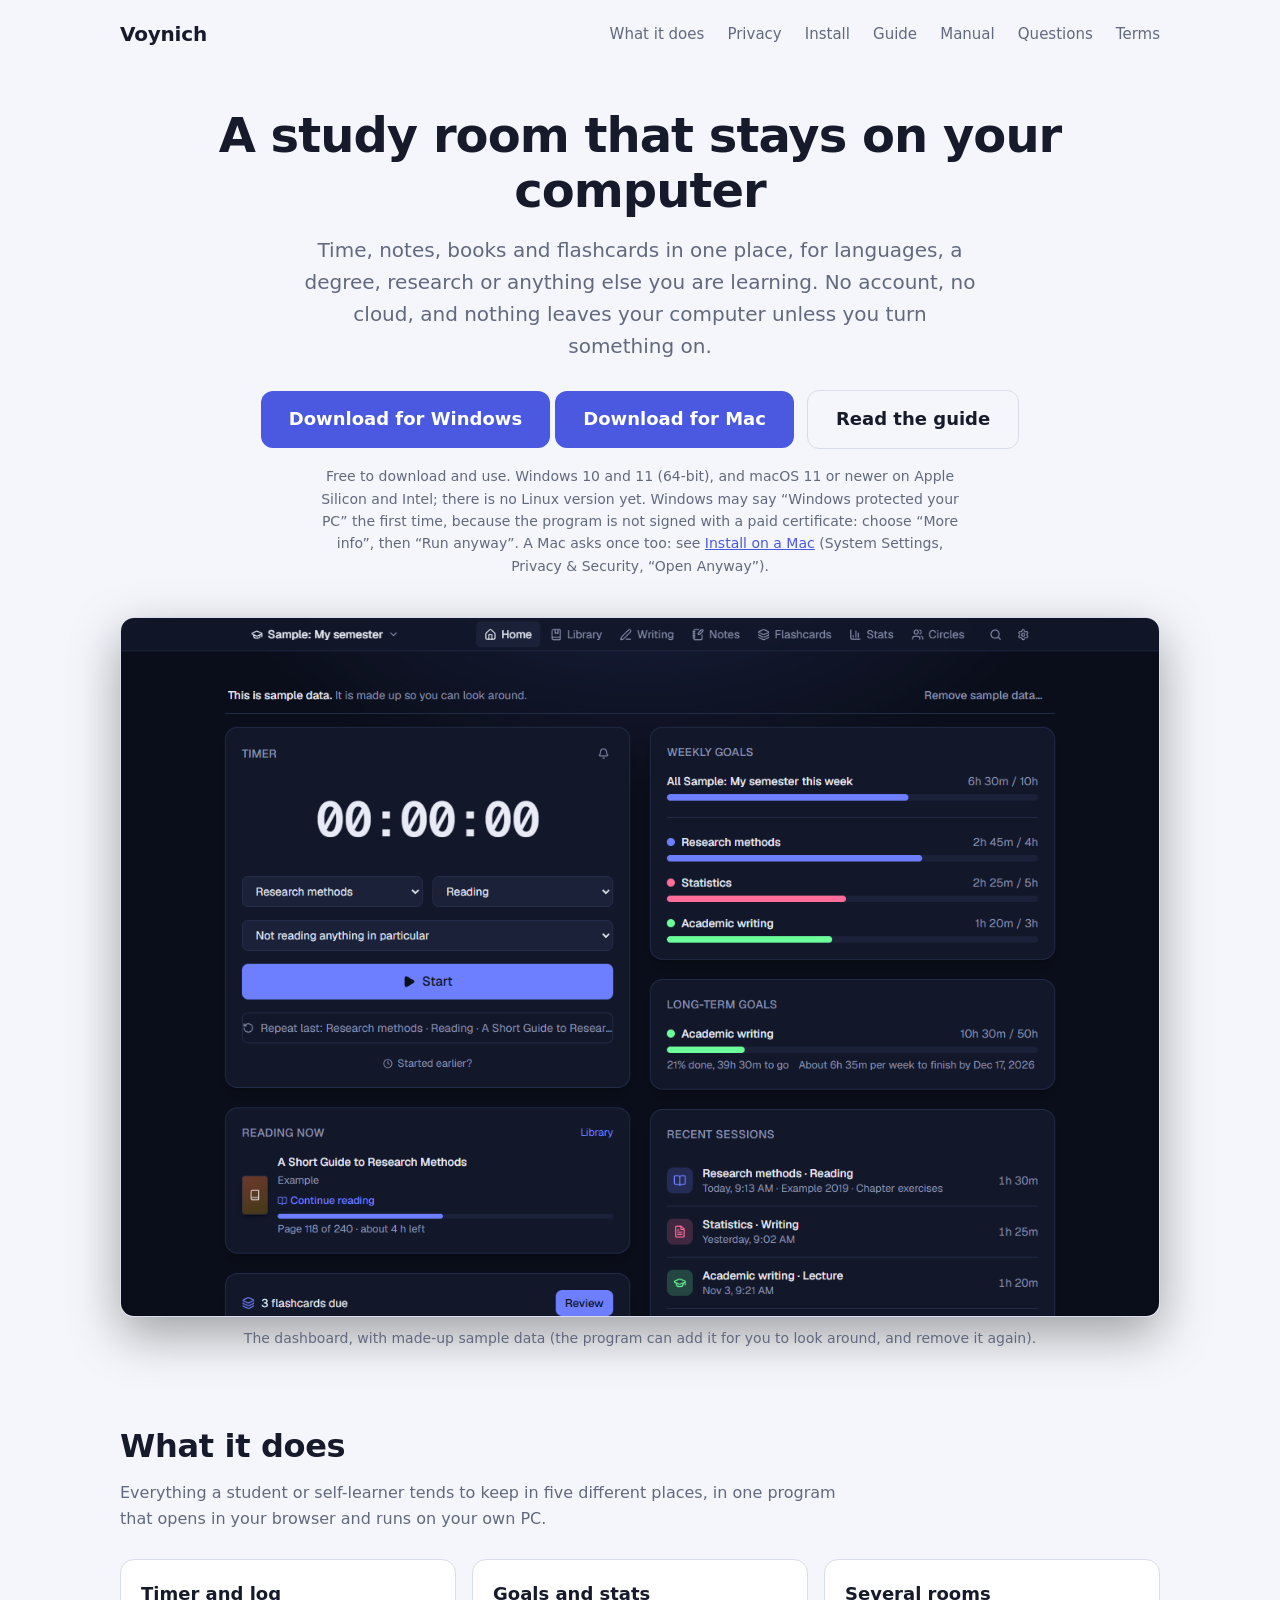
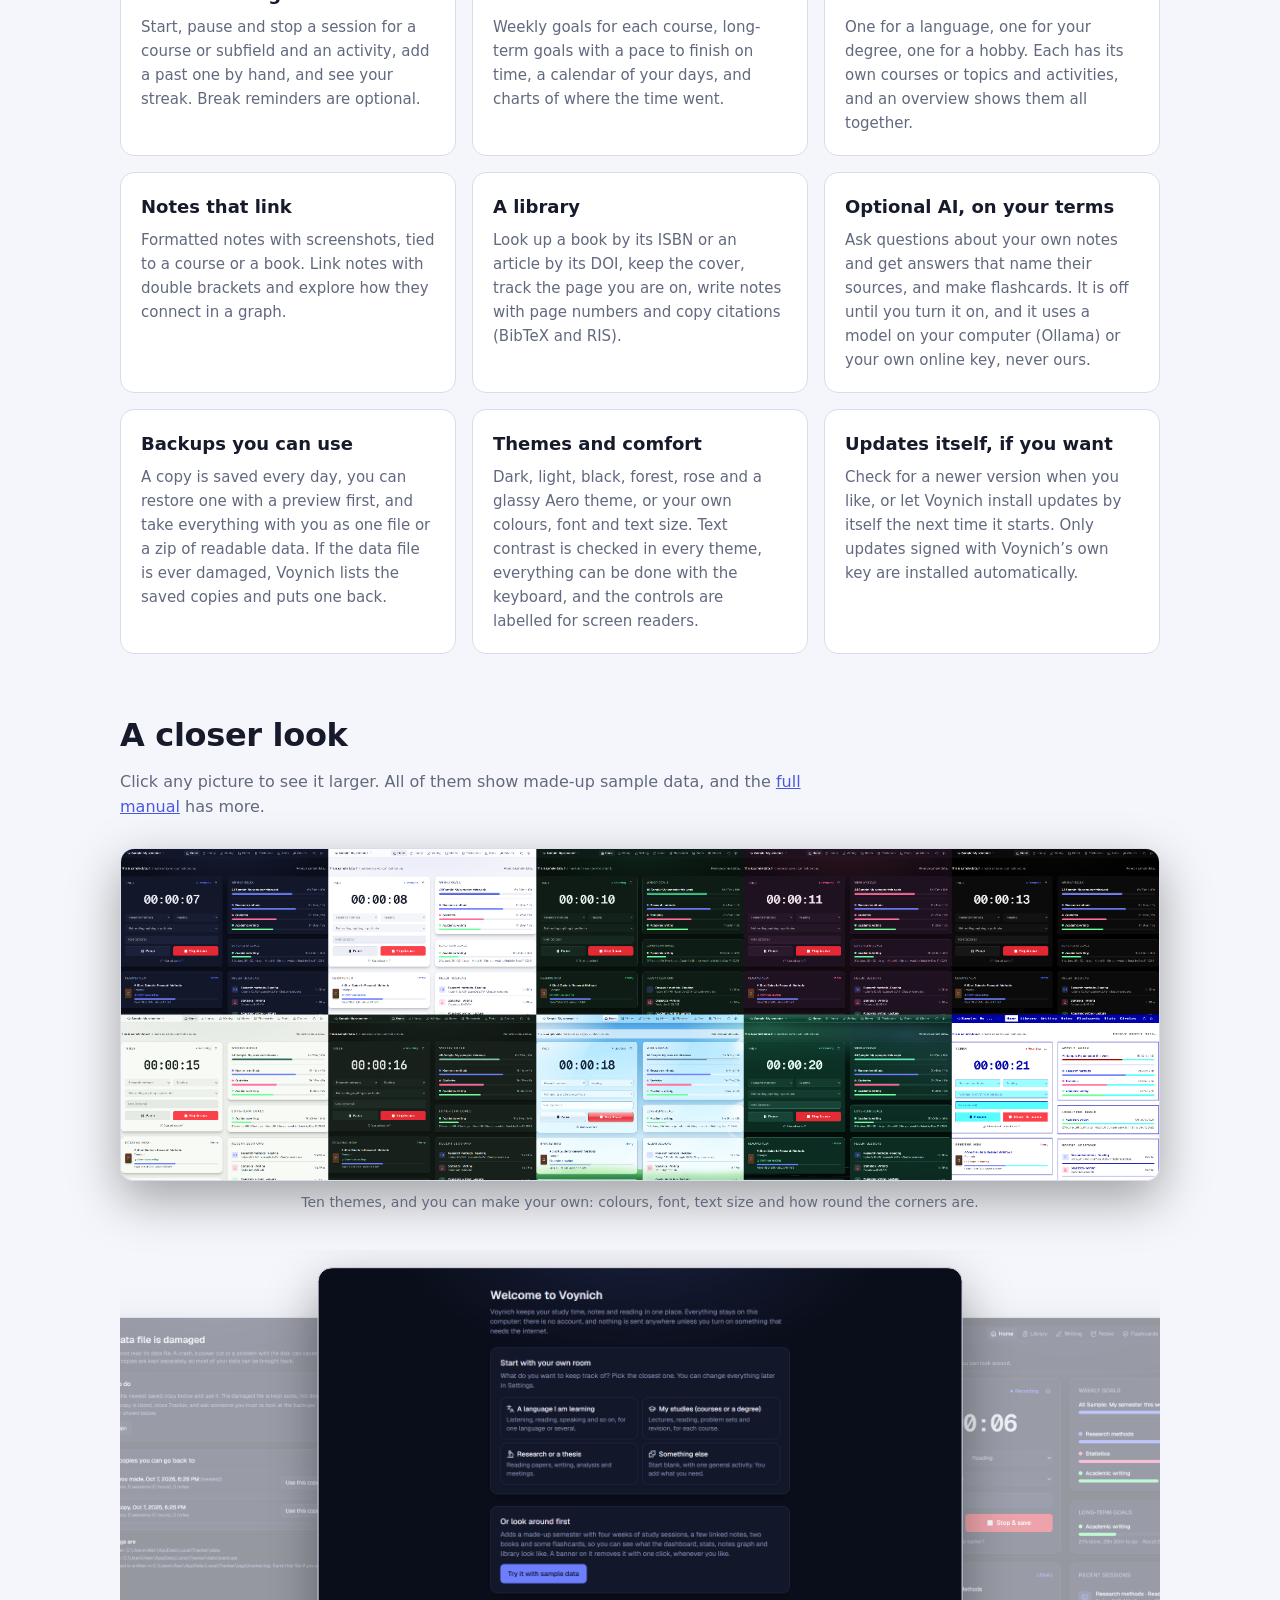
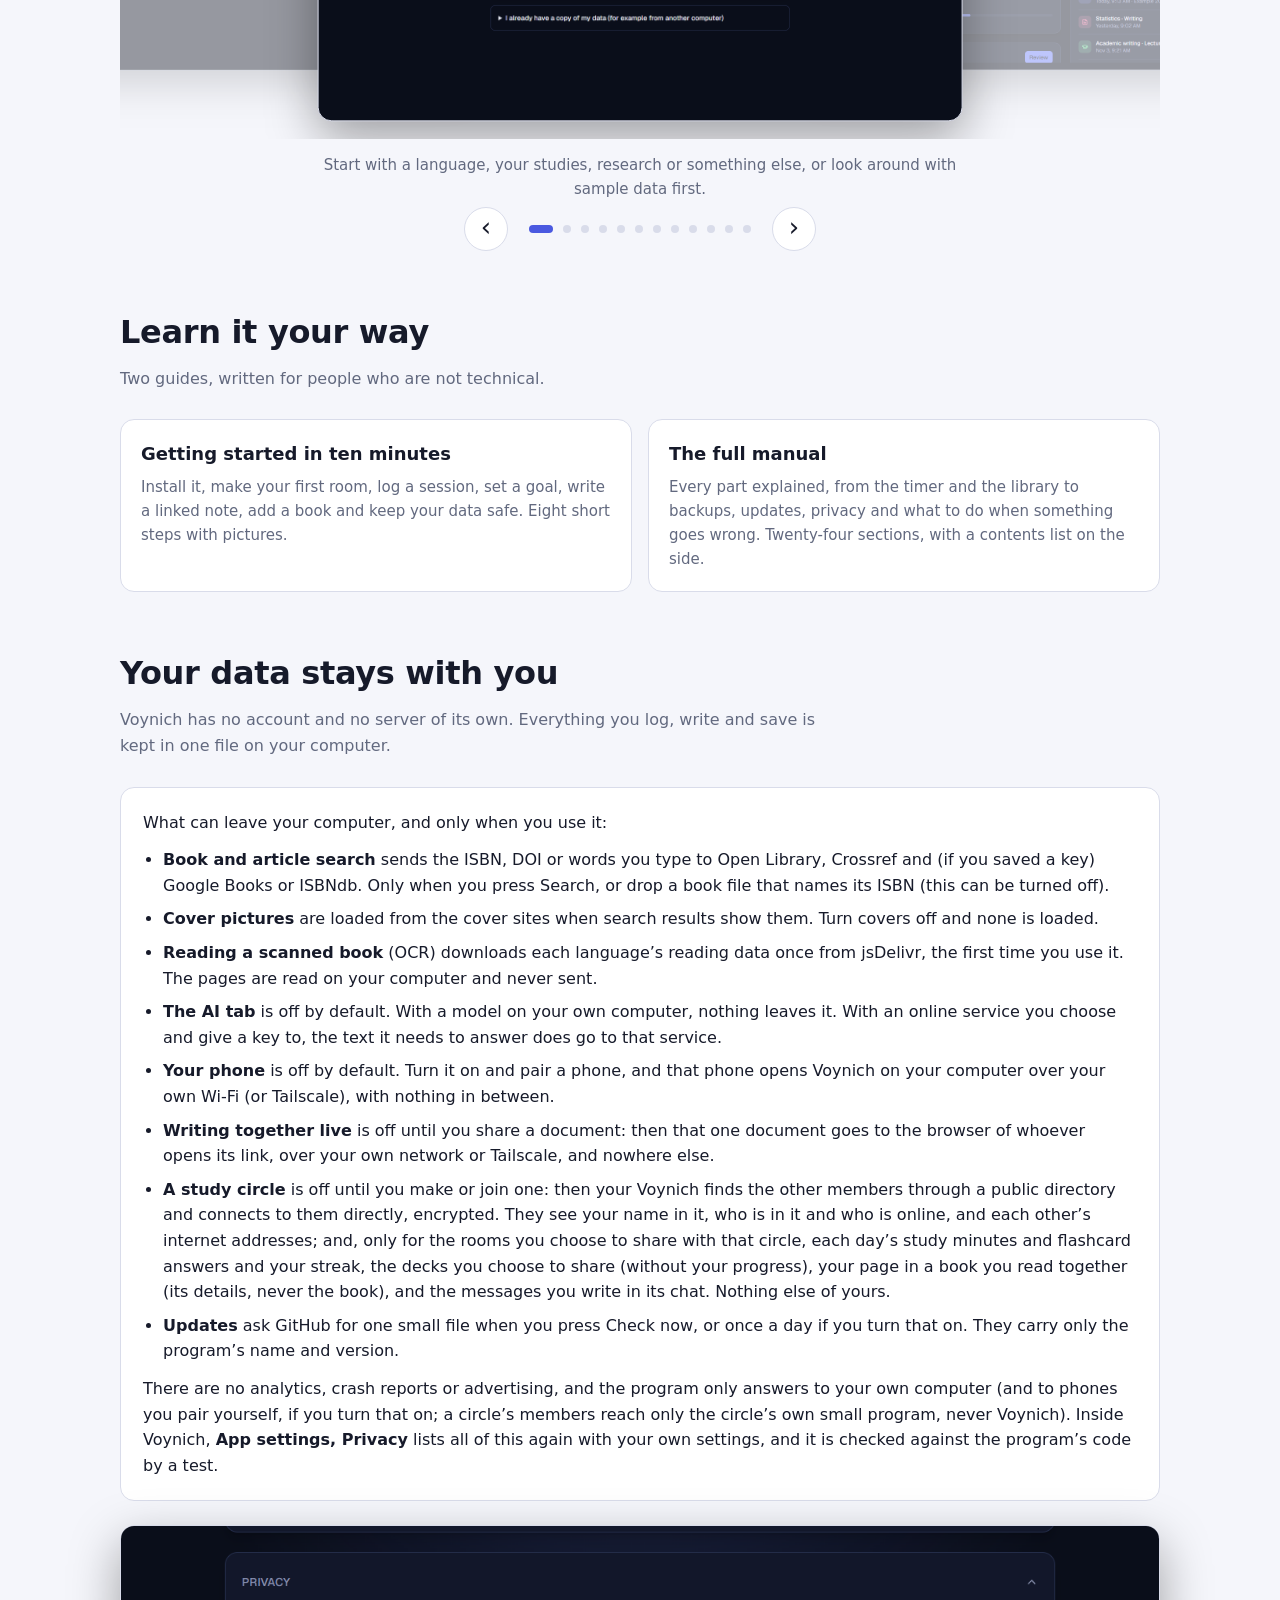
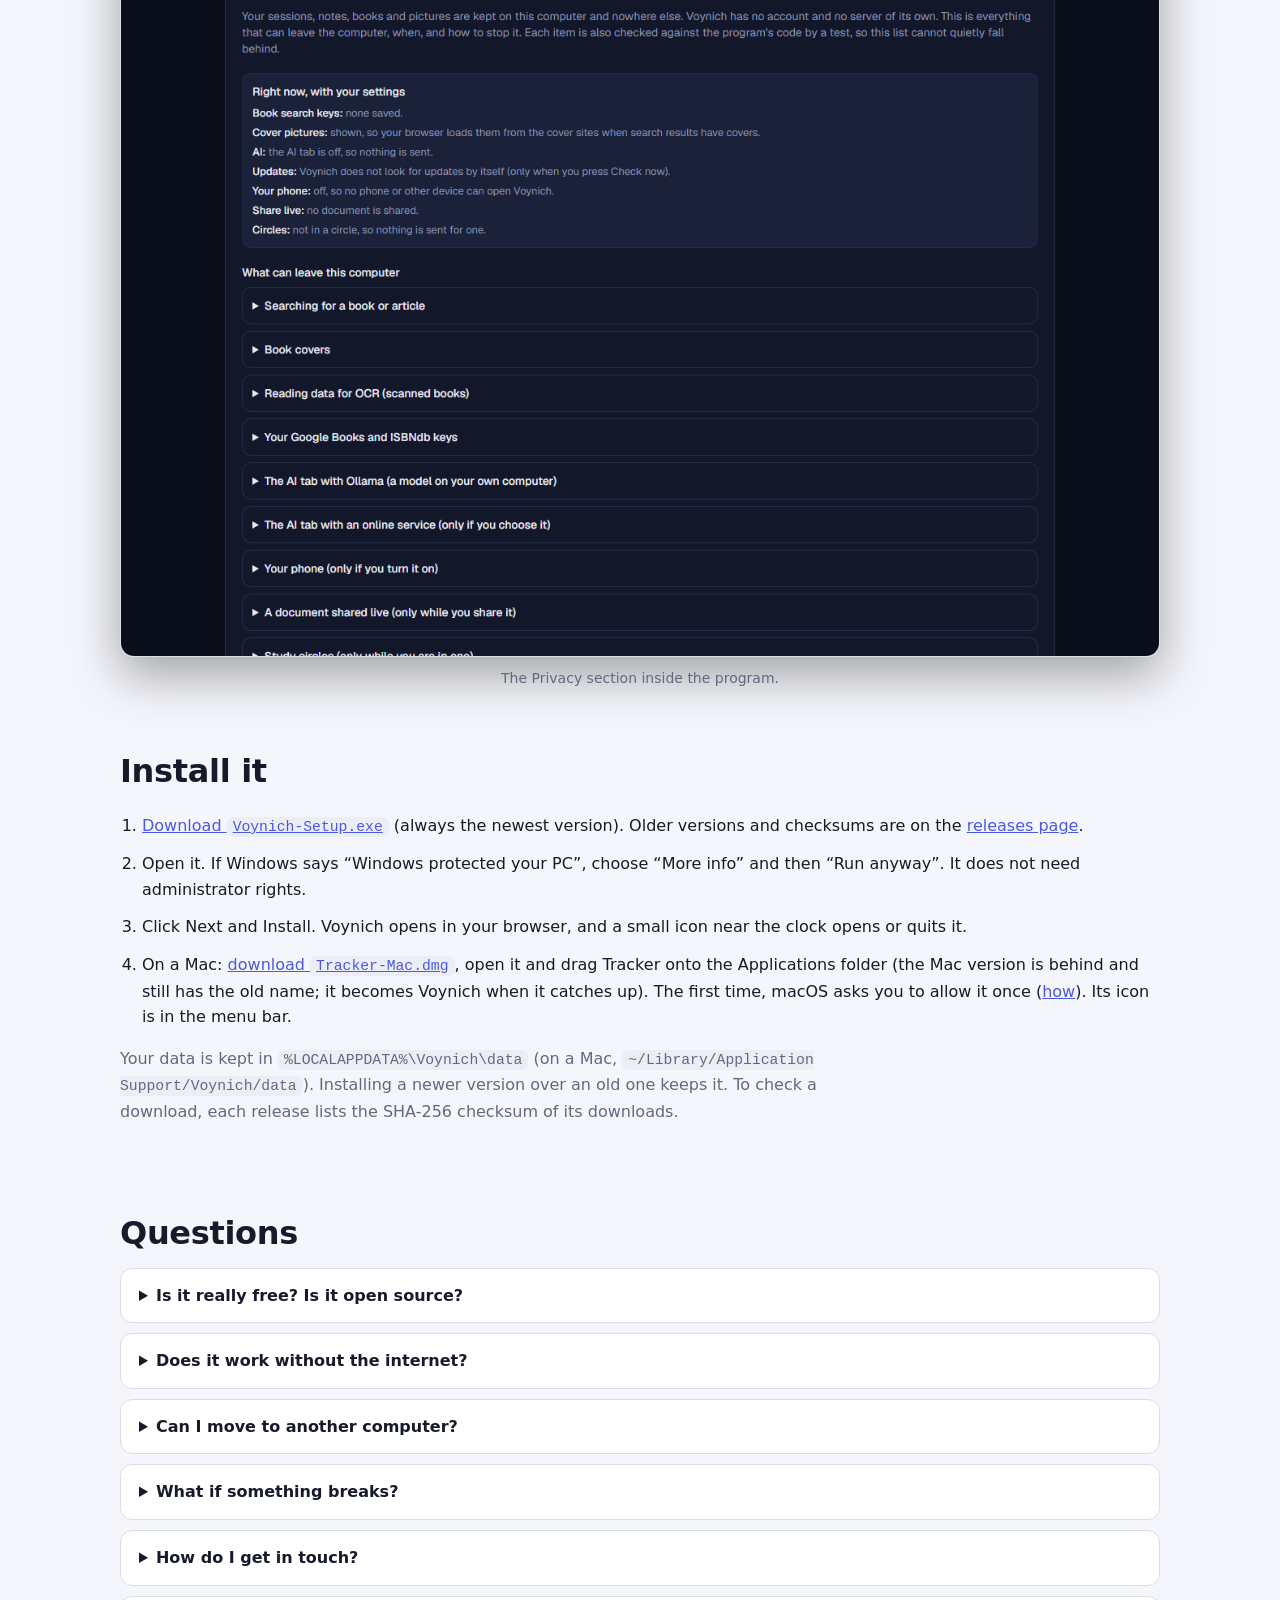
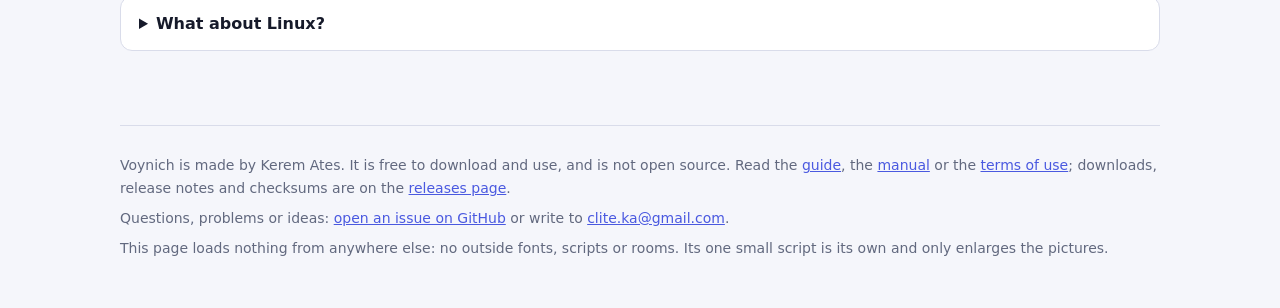
==== docs/index.html @ acc5bfdd "Update the site" ====
<!doctype html>
<html lang="en">
<head>
<meta charset="utf-8">
<meta name="viewport" content="width=device-width, initial-scale=1">
<meta name="theme-color" content="#0a0e1a">
<title>Voynich: a private study room that lives on your computer</title>
<meta name="description" content="Voynich keeps your study time, notes, books and flashcards in one place, on your own Windows PC or Mac. No account, no cloud, nothing sent anywhere unless you turn something on. Free to download.">
<meta property="og:title" content="Voynich: a private study room that lives on your computer">
<meta property="og:description" content="Study time, notes, books and flashcards in one place. No account. Your data stays on your computer.">
<meta property="og:type" content="website">
<meta property="og:image" content="https://cliteka-cell.github.io/voynich-releases/img/dashboard.png">
<link rel="icon" href="data:image/svg+xml,%3Csvg xmlns='http://www.w3.org/2000/svg' viewBox='0 0 64 64'%3E%3Crect x='1.3' y='6.1' width='61.4' height='51.8' rx='10.9'/%3E%3Crect x='5' y='9.8' width='54' height='44.4' rx='7.2' fill='%23fff'/%3E%3Crect x='7.9' y='12.7' width='48.3' height='38.7' rx='4.3'/%3E%3Cpath transform='translate(32 32) scale(0.27) translate(-50 -50)' fill='%23fff' fill-rule='evenodd' d='M42.6 0.0 L42.1 0.3 L41.1 1.6 L37.8 6.8 L36.3 10.1 L35.8 12.6 L36.0 15.0 L37.2 19.5 L37.9 24.1 L37.9 54.3 L37.7 55.1 L36.7 56.2 L34.2 57.4 L30.8 58.2 L24.5 58.4 L21.6 58.9 L18.0 60.0 L15.3 61.5 L12.8 62.6 L10.9 62.8 L3.5 63.0 L0.7 63.4 L-0.2 63.8 L-2.5 65.2 L-4.2 66.7 L-5.7 69.4 L-6.9 73.1 L-7.0 78.8 L-6.6 80.6 L-5.4 83.4 L-2.8 88.1 L-1.3 91.4 L-0.6 92.4 L0.0 93.2 L3.7 95.7 L5.6 97.8 L6.4 98.3 L8.7 99.2 L11.7 99.9 L12.8 100.0 L18.1 99.4 L21.1 98.2 L23.5 96.1 L25.4 94.9 L27.1 93.4 L28.3 91.8 L28.4 90.7 L28.0 88.6 L27.3 87.5 L26.6 86.9 L25.5 86.5 L24.0 86.6 L21.4 87.4 L19.4 87.9 L16.7 88.1 L13.9 88.0 L12.7 87.9 L11.4 87.5 L9.1 85.8 L6.4 80.7 L6.0 79.8 L5.9 79.0 L6.6 77.3 L8.4 73.5 L8.9 72.6 L10.3 71.5 L12.0 70.6 L14.1 70.3 L29.7 70.1 L33.6 70.8 L35.6 71.5 L37.0 72.2 L37.7 73.1 L37.9 74.3 L37.9 90.7 L38.1 91.9 L38.7 93.4 L39.7 94.7 L42.1 95.8 L42.7 95.8 L43.4 95.5 L45.0 94.0 L46.1 92.4 L46.5 91.2 L46.7 88.2 L46.7 76.7 L46.8 73.4 L47.5 72.2 L48.8 71.2 L49.7 70.9 L54.7 70.4 L55.8 70.6 L57.6 72.0 L58.4 73.0 L58.8 74.3 L58.7 94.0 L58.9 96.5 L59.2 97.6 L60.0 98.5 L61.3 99.2 L63.3 99.6 L66.0 99.8 L67.0 99.7 L68.1 99.4 L69.2 98.8 L70.5 97.7 L72.0 95.9 L74.4 93.4 L75.1 92.3 L75.3 91.3 L75.2 90.2 L74.4 88.7 L73.2 87.4 L71.7 86.1 L70.9 84.9 L70.0 81.8 L69.5 78.9 L69.3 73.1 L69.5 68.2 L69.4 49.5 L69.8 47.1 L70.7 44.4 L72.1 42.5 L73.6 41.7 L77.9 40.9 L83.2 40.2 L86.0 39.5 L87.0 39.0 L89.0 37.5 L90.2 35.8 L91.3 34.8 L92.7 34.3 L95.4 33.6 L97.7 32.5 L99.1 31.1 L100.1 28.8 L101.6 27.6 L103.6 26.5 L104.8 25.1 L106.6 19.8 L106.9 18.0 L107.0 16.0 L106.5 13.2 L105.3 10.7 L103.4 8.4 L101.9 7.0 L99.5 5.4 L97.0 4.7 L92.0 4.4 L88.0 4.9 L85.6 5.5 L84.0 6.3 L80.0 8.9 L78.5 9.6 L76.1 11.5 L74.0 14.7 L71.2 17.6 L69.5 20.8 L68.3 22.5 L66.4 24.3 L64.6 27.2 L63.0 30.7 L61.9 32.1 L61.1 32.7 L60.0 33.1 L55.2 33.6 L54.1 33.2 L52.0 31.6 L48.6 27.6 L47.3 25.2 L47.0 23.8 L46.7 20.0 L46.6 8.1 L46.2 4.4 L45.7 2.7 L44.6 1.0 L43.7 0.2 L43.2 0.0 Z M90.2 16.5 L87.6 16.9 L84.8 17.8 L82.8 19.0 L81.0 20.5 L77.9 22.4 L76.1 24.1 L73.9 28.1 L72.3 29.7 L72.1 30.3 L72.1 30.9 L72.4 31.3 L73.7 32.5 L75.1 33.1 L76.7 33.6 L78.8 33.9 L80.3 33.9 L84.6 33.0 L87.0 32.3 L88.3 31.5 L89.7 30.2 L96.4 27.6 L97.4 26.7 L98.1 25.7 L98.5 24.7 L98.4 21.8 L97.7 19.3 L97.1 18.4 L96.4 17.9 L94.5 17.1 L92.6 16.6 Z M53.7 40.5 L50.0 41.0 L48.5 41.5 L47.6 42.2 L47.2 42.8 L46.8 45.1 L46.7 54.2 L46.8 55.0 L47.6 56.2 L48.8 57.1 L49.9 57.5 L52.0 57.8 L54.5 58.0 L55.9 57.7 L57.9 56.1 L58.5 55.1 L58.7 54.2 L58.7 45.4 L58.3 43.0 L57.5 41.9 L56.1 40.9 L55.0 40.5 Z'/%3E%3C/svg%3E">
<style>
:root {
  color-scheme: dark light;
  --bg: #0a0e1a;
  --surface: #12172a;
  --surface-2: #1a2138;
  --border: #262f4d;
  --fg: #e8ebf5;
  --muted: #8b93b0;
  --accent: #6d7fff;
  --accent-fg: #0a0e1a;
  --glow: rgba(109, 127, 255, 0.16);
}
@media (prefers-color-scheme: light) {
  :root {
    --bg: #f5f6fb;
    --surface: #ffffff;
    --surface-2: #eceef6;
    --border: #d9dcea;
    --fg: #161a2a;
    --muted: #62697f;
    --accent: #4a59e0;
    --accent-fg: #ffffff;
    --glow: rgba(79, 95, 232, 0.1);
  }
}
* { box-sizing: border-box; }
html { scroll-behavior: smooth; }
body {
  margin: 0;
  background: var(--bg) radial-gradient(ellipse 900px 480px at 50% -8%, var(--glow), transparent 60%) no-repeat;
  color: var(--fg);
  font: 16px/1.6 system-ui, -apple-system, "Segoe UI", Roboto, sans-serif;
}
a { color: var(--accent); }
a:focus-visible, summary:focus-visible { outline: 3px solid var(--accent); outline-offset: 3px; border-radius: 4px; }
.wrap { max-width: 1080px; margin: 0 auto; padding: 0 20px; }
header.top { display: flex; flex-wrap: wrap; align-items: center; justify-content: space-between; gap: 12px; padding: 18px 0; }
.brand { font-weight: 700; font-size: 20px; letter-spacing: -0.01em; color: var(--fg); text-decoration: none; }
nav a { margin-left: 18px; color: var(--muted); text-decoration: none; font-size: 15px; }
nav a:hover { color: var(--fg); text-decoration: underline; }
.hero { padding: 40px 0 24px; text-align: center; }
h1 { font-size: clamp(30px, 5vw, 48px); line-height: 1.15; margin: 0 0 16px; letter-spacing: -0.02em; }
.lead { font-size: clamp(17px, 2.2vw, 20px); color: var(--muted); max-width: 680px; margin: 0 auto 28px; }
.button { display: inline-block; background: var(--accent); color: var(--accent-fg); font-weight: 600; text-decoration: none; padding: 14px 28px; border-radius: 12px; font-size: 18px; }
.button:hover { filter: brightness(1.1); }
.button.quiet { background: transparent; color: var(--fg); border: 1px solid var(--border); margin-left: 8px; }
.small { font-size: 14px; color: var(--muted); max-width: 640px; margin: 16px auto 0; }
.shot { margin: 0; }
.shot img { display: block; width: 100%; height: auto; border: 1px solid var(--border); border-radius: 14px; box-shadow: 0 18px 50px rgba(0, 0, 0, 0.35); }
.shot figcaption { color: var(--muted); font-size: 14px; margin-top: 10px; text-align: center; }
.hero .shot { margin-top: 40px; }
section { padding: 48px 0 8px; }
h2 { font-size: clamp(24px, 3.4vw, 32px); margin: 0 0 8px; letter-spacing: -0.01em; }
.section-lead { color: var(--muted); margin: 0 0 28px; max-width: 720px; }
.grid { display: grid; gap: 16px; grid-template-columns: repeat(auto-fit, minmax(290px, 1fr)); }
.card { background: var(--surface); border: 1px solid var(--border); border-radius: 14px; padding: 20px; }
.card h3 { margin: 0 0 6px; font-size: 18px; }
.card p { margin: 0; color: var(--muted); font-size: 15px; }
.gallery { display: grid; gap: 28px; grid-template-columns: repeat(auto-fit, minmax(420px, 1fr)); }
.gallery .wide { grid-column: 1 / -1; }
.card h3 a { color: var(--fg); text-decoration: none; }
.card h3 a:hover { text-decoration: underline; }
@media (max-width: 520px) { .gallery { grid-template-columns: 1fr; } }
ol.steps { padding-left: 22px; }
ol.steps li { margin: 0 0 12px; }
.panel { background: var(--surface); border: 1px solid var(--border); border-radius: 14px; padding: 22px; }
.panel ul { margin: 12px 0 0; padding-left: 20px; }
.panel li { margin: 0 0 8px; }
code { background: var(--surface-2); padding: 2px 6px; border-radius: 6px; font-size: 0.92em; }
details { background: var(--surface); border: 1px solid var(--border); border-radius: 12px; padding: 14px 18px; margin: 0 0 10px; }
summary { cursor: pointer; font-weight: 600; }
details p { margin: 10px 0 0; color: var(--muted); }
footer { margin-top: 56px; padding: 28px 0 44px; border-top: 1px solid var(--border); color: var(--muted); font-size: 14px; }
footer p { margin: 0 0 8px; }
</style>
<link rel="stylesheet" href="gallery.css">
</head>
<body>
<div class="wrap">
  <header class="top">
    <a class="brand" href="#top">Voynich</a>
    <nav aria-label="Sections">
      <a href="#features">What it does</a>
      <a href="#privacy">Privacy</a>
      <a href="#install">Install</a>
      <a href="guide.html">Guide</a>
      <a href="manual.html">Manual</a>
      <a href="#questions">Questions</a>
      <a href="terms.html">Terms</a>
    </nav>
  </header>

  <main id="top">
    <div class="hero">
      <h1>A study room that stays on your computer</h1>
      <p class="lead">Time, notes, books and flashcards in one place, for languages, a degree, research or anything else you are learning. No account, no cloud, and nothing leaves your computer unless you turn something on.</p>
      <p>
        <a class="button" href="https://github.com/cliteka-cell/voynich-releases/releases/latest/download/Voynich-Setup.exe">Download for Windows</a>
        <a class="button" href="https://github.com/cliteka-cell/voynich-releases/releases/latest/download/Tracker-Mac.dmg">Download for Mac</a>
        <a class="button quiet" href="guide.html">Read the guide</a>
      </p>
      <p class="small">Free to download and use. Windows 10 and 11 (64-bit), and macOS 11 or newer on Apple Silicon and Intel; there is no Linux version yet. Windows may say &ldquo;Windows protected your PC&rdquo; the first time, because the program is not signed with a paid certificate: choose &ldquo;More info&rdquo;, then &ldquo;Run anyway&rdquo;. A Mac asks once too: see <a href="manual.html#mac">Install on a Mac</a> (System Settings, Privacy &amp; Security, &ldquo;Open Anyway&rdquo;).</p>
      <figure class="shot">
        <a class="zoom" href="img/dashboard.png"><img src="img/dashboard.png" width="1280" height="860" alt="The Voynich dashboard: a timer with a Start button, weekly goals with progress bars for three courses, a long-term goal, the book being read and the most recent study sessions."></a>
        <figcaption>The dashboard, with made-up sample data (the program can add it for you to look around, and remove it again).</figcaption>
      </figure>
    </div>

    <section id="features" aria-labelledby="features-title">
      <h2 id="features-title">What it does</h2>
      <p class="section-lead">Everything a student or self-learner tends to keep in five different places, in one program that opens in your browser and runs on your own PC.</p>
      <div class="grid">
        <div class="card"><h3>Timer and log</h3><p>Start, pause and stop a session for a course or subfield and an activity, add a past one by hand, and see your streak. Break reminders are optional.</p></div>
        <div class="card"><h3>Goals and stats</h3><p>Weekly goals for each course, long-term goals with a pace to finish on time, a calendar of your days, and charts of where the time went.</p></div>
        <div class="card"><h3>Several rooms</h3><p>One for a language, one for your degree, one for a hobby. Each has its own courses or topics and activities, and an overview shows them all together.</p></div>
        <div class="card"><h3>Notes that link</h3><p>Formatted notes with screenshots, tied to a course or a book. Link notes with double brackets and explore how they connect in a graph.</p></div>
        <div class="card"><h3>A library</h3><p>Look up a book by its ISBN or an article by its DOI, keep the cover, track the page you are on, write notes with page numbers and copy citations (BibTeX and RIS).</p></div>
        <div class="card"><h3>Optional AI, on your terms</h3><p>Ask questions about your own notes and get answers that name their sources, and make flashcards. It is off until you turn it on, and it uses a model on your computer (Ollama) or your own online key, never ours.</p></div>
        <div class="card"><h3>Backups you can use</h3><p>A copy is saved every day, you can restore one with a preview first, and take everything with you as one file or a zip of readable data. If the data file is ever damaged, Voynich lists the saved copies and puts one back.</p></div>
        <div class="card"><h3>Themes and comfort</h3><p>Dark, light, black, forest, rose and a glassy Aero theme, or your own colours, font and text size. Text contrast is checked in every theme, everything can be done with the keyboard, and the controls are labelled for screen readers.</p></div>
        <div class="card"><h3>Updates itself, if you want</h3><p>Check for a newer version when you like, or let Voynich install updates by itself the next time it starts. Only updates signed with Voynich&rsquo;s own key are installed automatically.</p></div>
      </div>
    </section>

    <section id="look" aria-labelledby="look-title">
      <h2 id="look-title">A closer look</h2>
      <p class="section-lead">Click any picture to see it larger. All of them show made-up sample data, and the <a href="manual.html">full manual</a> has more.</p>
      <div class="gallery single">
        <figure class="shot wide"><a class="zoom" href="img/themes.png"><img loading="lazy" src="img/themes.png" width="1472" height="470" alt="The same dashboard with a running timer in ten themes side by side: midnight, light, forest, rose, black, Folio, Folio Night, Aero Sky, Aero Aurora and TempleOS."></a><figcaption>Ten themes, and you can make your own: colours, font, text size and how round the corners are.</figcaption></figure>
      </div>
      <div class="gallery" data-coverflow aria-label="Screenshots of Voynich" style="margin-top:36px">
        <figure class="shot"><a class="zoom" href="img/welcome.png"><img loading="lazy" src="img/welcome.png" width="1280" height="940" alt="The Voynich welcome page: four starting points (a language, my studies, research or a thesis, something else) and a button to try it with sample data."></a><figcaption>Start with a language, your studies, research or something else, or look around with sample data first.</figcaption></figure>
        <figure class="shot"><a class="zoom" href="img/timer-running.png"><img loading="lazy" src="img/timer-running.png" width="1280" height="860" alt="The dashboard while a session is being timed: a clock at 00:00:06 with a Recording label, Pause and Stop and save buttons, and weekly goal bars beside it."></a><figcaption>The timer keeps running if you close the page. Started late? Move the start back.</figcaption></figure>
        <figure class="shot"><a class="zoom" href="img/log.png"><img loading="lazy" src="img/log.png" width="1280" height="940" alt="The log page: an Add a past session button, filters by course, activity and book, and the list of all sessions."></a><figcaption>Forgot to start the timer? Add a past session by hand, and edit or delete any session later.</figcaption></figure>
        <figure class="shot"><a class="zoom" href="img/notes.png"><img loading="lazy" src="img/notes.png" width="1280" height="900" alt="The notes page as cards: a pinned note above the others, each with a few lines of its text, its course dots and its date, under the Cards, Graph and Flashcards tabs."></a><figcaption>Notes link to each other with double brackets, and show what links back.</figcaption></figure>
        <figure class="shot"><a class="zoom" href="img/graph.png"><img loading="lazy" src="img/graph.png" width="1280" height="900" alt="The notes graph: notes, courses and books drawn as coloured dots and shapes joined by lines, with labels such as Sampling, Hypotheses and p-values, and dashed lines from notes to the notes they are under."></a><figcaption>The notes graph shows how your notes, courses and books connect.</figcaption></figure>
        <figure class="shot"><a class="zoom" href="img/library.png"><img loading="lazy" src="img/library.png" width="1280" height="900" alt="The library: two books with reading progress, pages per hour, an estimate of the time left and a field for the page you are on."></a><figcaption>The library tracks what you read, how fast, and how long it will take.</figcaption></figure>
        <figure class="shot"><a class="zoom" href="img/reader.png"><img loading="lazy" src="img/reader.png" width="1280" height="900" alt="The reader: a PDF page with its first two lines highlighted in yellow, and the Notes panel beside it listing the highlight and the notes about the book."></a><figcaption>Read your PDFs and EPUBs in Voynich, with highlights and notes beside the page.</figcaption></figure>
        <figure class="shot"><a class="zoom" href="img/writing.png"><img loading="lazy" src="img/writing.png" width="1280" height="900" alt="A document in Writing: a title and three paragraphs under one row of buttons and one toolbar row with the text style, lists, Cite, Footnote, Comment, Insert and Format."></a><figcaption>Write essays and chapters with citations from your library.</figcaption></figure>
        <figure class="shot"><a class="zoom" href="img/stats.png"><img loading="lazy" src="img/stats.png" width="1280" height="900" alt="The stats page: a bar chart of daily study time over 30 days split by course and coloured by activity, above a comparison of this week with last week."></a><figcaption>Stats: where the time went, and how this week compares.</figcaption></figure>
        <figure class="shot"><a class="zoom" href="img/overview.png"><img loading="lazy" src="img/overview.png" width="1280" height="900" alt="The overview page that adds up two rooms: totals for today, this week and all time, a day streak, a daily chart and a split of time by room."></a><figcaption>The overview adds up all your rooms, for example a language and a degree.</figcaption></figure>
        <figure class="shot"><a class="zoom" href="img/settings-data.png"><img loading="lazy" src="img/settings-data.png" width="1280" height="900" alt="The Data and backups part of settings: three download buttons, Back up now and Import from a file buttons and the list of saved copies, each with a Restore button."></a><figcaption>A copy is saved every day. Put any of them back, or take everything with you.</figcaption></figure>
        <figure class="shot"><a class="zoom" href="img/damaged.png"><img loading="lazy" src="img/damaged.png" width="1280" height="900" alt="The page Voynich shows when its data file is damaged: what to do, and a list of saved copies with a Use this copy button."></a><figcaption>If the data file is ever damaged, Voynich says so plainly and offers saved copies to go back to.</figcaption></figure>
      </div>
    </section>

    <section id="learn" aria-labelledby="learn-title">
      <h2 id="learn-title">Learn it your way</h2>
      <p class="section-lead">Two guides, written for people who are not technical.</p>
      <div class="grid">
        <div class="card"><h3><a href="guide.html">Getting started in ten minutes</a></h3><p>Install it, make your first room, log a session, set a goal, write a linked note, add a book and keep your data safe. Eight short steps with pictures.</p></div>
        <div class="card"><h3><a href="manual.html">The full manual</a></h3><p>Every part explained, from the timer and the library to backups, updates, privacy and what to do when something goes wrong. Twenty-four sections, with a contents list on the side.</p></div>
      </div>
    </section>

    <section id="privacy" aria-labelledby="privacy-title">
      <h2 id="privacy-title">Your data stays with you</h2>
      <p class="section-lead">Voynich has no account and no server of its own. Everything you log, write and save is kept in one file on your computer.</p>
      <div class="panel">
        <p style="margin:0">What can leave your computer, and only when you use it:</p>
        <ul>
          <li><strong>Book and article search</strong> sends the ISBN, DOI or words you type to Open Library, Crossref and (if you saved a key) Google Books or ISBNdb. Only when you press Search, or drop a book file that names its ISBN (this can be turned off).</li>
          <li><strong>Cover pictures</strong> are loaded from the cover sites when search results show them. Turn covers off and none is loaded.</li>
          <li><strong>Reading a scanned book</strong> (OCR) downloads each language&rsquo;s reading data once from jsDelivr, the first time you use it. The pages are read on your computer and never sent.</li>
          <li><strong>The AI tab</strong> is off by default. With a model on your own computer, nothing leaves it. With an online service you choose and give a key to, the text it needs to answer does go to that service.</li>
          <li><strong>Your phone</strong> is off by default. Turn it on and pair a phone, and that phone opens Voynich on your computer over your own Wi-Fi (or Tailscale), with nothing in between.</li>
          <li><strong>Writing together live</strong> is off until you share a document: then that one document goes to the browser of whoever opens its link, over your own network or Tailscale, and nowhere else.</li>
          <li><strong>A study circle</strong> is off until you make or join one: then your Voynich finds the other members through a public directory and connects to them directly, encrypted. They see your name in it, who is in it and who is online, and each other&rsquo;s internet addresses; and, only for the rooms you choose to share with that circle, each day&rsquo;s study minutes and flashcard answers and your streak, the decks you choose to share (without your progress), your page in a book you read together (its details, never the book), and the messages you write in its chat. Nothing else of yours.</li>
          <li><strong>Updates</strong> ask GitHub for one small file when you press Check now, or once a day if you turn that on. They carry only the program&rsquo;s name and version.</li>
        </ul>
        <p style="margin:12px 0 0">There are no analytics, crash reports or advertising, and the program only answers to your own computer (and to phones you pair yourself, if you turn that on; a circle&rsquo;s members reach only the circle&rsquo;s own small program, never Voynich). Inside Voynich, <strong>App settings, Privacy</strong> lists all of this again with your own settings, and it is checked against the program&rsquo;s code by a test.</p>
      </div>
      <figure class="shot" style="margin-top:24px"><a class="zoom" href="img/privacy.png"><img loading="lazy" src="img/privacy.png" width="1280" height="900" alt="The Privacy section of Voynich's settings: a summary of what is happening right now with the person's settings, and a list of what can leave the computer, each item with when, what is sent, where to and how to stop it."></a><figcaption>The Privacy section inside the program.</figcaption></figure>
    </section>

    <section id="install" aria-labelledby="install-title">
      <h2 id="install-title">Install it</h2>
      <ol class="steps">
        <li><a href="https://github.com/cliteka-cell/voynich-releases/releases/latest/download/Voynich-Setup.exe">Download <code>Voynich-Setup.exe</code></a> (always the newest version). Older versions and checksums are on the <a href="https://github.com/cliteka-cell/voynich-releases/releases">releases page</a>.</li>
        <li>Open it. If Windows says &ldquo;Windows protected your PC&rdquo;, choose &ldquo;More info&rdquo; and then &ldquo;Run anyway&rdquo;. It does not need administrator rights.</li>
        <li>Click Next and Install. Voynich opens in your browser, and a small icon near the clock opens or quits it.</li>
        <li>On a Mac: <a href="https://github.com/cliteka-cell/voynich-releases/releases/latest/download/Tracker-Mac.dmg">download <code>Tracker-Mac.dmg</code></a>, open it and drag Tracker onto the Applications folder (the Mac version is behind and still has the old name; it becomes Voynich when it catches up). The first time, macOS asks you to allow it once (<a href="manual.html#mac">how</a>). Its icon is in the menu bar.</li>
      </ol>
      <p class="section-lead" style="margin-top:16px">Your data is kept in <code>%LOCALAPPDATA%\Voynich\data</code> (on a Mac, <code>~/Library/Application Support/Voynich/data</code>). Installing a newer version over an old one keeps it. To check a download, each release lists the SHA-256 checksum of its downloads.</p>
    </section>

    <section id="questions" aria-labelledby="questions-title">
      <h2 id="questions-title">Questions</h2>
      <details><summary>Is it really free? Is it open source?</summary><p>It is free: downloading and using Voynich costs nothing. It is not open source: the program&rsquo;s code is not published. The <a href="terms.html">terms of use</a> say what you may do with it.</p></details>
      <details><summary>Does it work without the internet?</summary><p>Yes. The timer, log, notes, goals, stats, backups and the AI tab with a model on your own computer all work offline. Only book lookups, covers, updates and an online AI service need a connection.</p></details>
      <details><summary>Can I move to another computer?</summary><p>Yes. In App settings, Data and backups you can take everything with you as one file or as a zip of readable data (pictures included), and restore it on the other computer. Saved keys are left out of those files on purpose.</p></details>
      <details><summary>What if something breaks?</summary><p>Voynich explains problems in plain words (a full disk, a damaged data file) and keeps a log file; App settings, About shows where. If you ask for help, read the log first: a failed save can leave a piece of what you were saving in it. You can <a href="https://github.com/cliteka-cell/voynich-releases/issues">open an issue on GitHub</a>, or write to <a href="mailto:clite.ka@gmail.com">clite.ka@gmail.com</a>.</p></details>
      <details><summary>How do I get in touch?</summary><p>Write to <a href="mailto:clite.ka@gmail.com">clite.ka@gmail.com</a>, or <a href="https://github.com/cliteka-cell/voynich-releases/issues">open an issue on GitHub</a> if you have a GitHub account. Questions, problems and ideas are all welcome.</p></details>
      <details><summary>What about Linux?</summary><p>Not yet. Voynich runs on Windows 10 and 11 (64-bit) and on macOS 11 or newer (Apple Silicon and Intel).</p></details>
    </section>
  </main>

  <footer>
    <p>Voynich is made by Kerem Ates. It is free to download and use, and is not open source. Read the <a href="guide.html">guide</a>, the <a href="manual.html">manual</a> or the <a href="terms.html">terms of use</a>; downloads, release notes and checksums are on the <a href="https://github.com/cliteka-cell/voynich-releases/releases">releases page</a>.</p>
    <p>Questions, problems or ideas: <a href="https://github.com/cliteka-cell/voynich-releases/issues">open an issue on GitHub</a> or write to <a href="mailto:clite.ka@gmail.com">clite.ka@gmail.com</a>.</p>
    <p>This page loads nothing from anywhere else: no outside fonts, scripts or rooms. Its one small script is its own and only enlarges the pictures.</p>
  </footer>
</div>
<script src="site.js" defer></script>
</body>
</html>
---- docs/gallery.css ----
/* Shared by every page: pictures that open larger, the carousel on the landing page, and the viewer. Colours come from each page's own tokens. */

a.zoom { display: block; cursor: zoom-in; border-radius: 12px; }
a.zoom:focus-visible { outline: 3px solid var(--accent); outline-offset: 3px; }
a.zoom img { transition: filter 0.2s ease; }
a.zoom:hover img { filter: brightness(1.08); }

/* ---- the carousel (the script turns the plain grid of pictures into this; without it the grid stays) ---- */
.gallery.coverflow { display: block; position: relative; }
.cf-stage { position: relative; aspect-ratio: 100 / 47; overflow: hidden; touch-action: pan-y; }
.cf-slide { position: absolute; left: 50%; top: 50%; width: 62%; margin: 0; transform: translate(-50%, -50%); transition: transform 0.45s cubic-bezier(0.4, 0, 0.2, 1), opacity 0.35s ease; }
.cf-slide .shot, .cf-slide a.zoom { margin: 0; }
.cf-slide img { aspect-ratio: 1280 / 900; object-fit: contain; background: #0a0e1a; } /* the screenshots are dark, so any spare room around one is too, in either colour scheme */
.cf-slide figcaption { display: none; }
.cf-slide[data-pos="0"] { z-index: 3; opacity: 1; }
.cf-slide[data-pos="-1"] { z-index: 2; opacity: 0.4; transform: translate(-50%, -50%) translateX(-66%) scale(0.78); }
.cf-slide[data-pos="1"] { z-index: 2; opacity: 0.4; transform: translate(-50%, -50%) translateX(66%) scale(0.78); }
.cf-slide[data-pos="-2"] { z-index: 1; opacity: 0; transform: translate(-50%, -50%) translateX(-120%) scale(0.6); }
.cf-slide[data-pos="2"] { z-index: 1; opacity: 0; transform: translate(-50%, -50%) translateX(120%) scale(0.6); }
.cf-slide[data-pos="far"] { z-index: 0; opacity: 0; transform: translate(-50%, -50%) scale(0.5); }
.cf-slide:not([data-pos="0"]) { pointer-events: none; }
.cf-slide[data-pos="-1"], .cf-slide[data-pos="1"] { pointer-events: auto; cursor: pointer; }
.cf-slide[data-pos="-1"] a.zoom, .cf-slide[data-pos="1"] a.zoom { cursor: pointer; }
.cf-caption { text-align: center; color: var(--muted); font-size: 15px; min-height: 3em; margin: 14px auto 0; max-width: 640px; }
.cf-controls { display: flex; align-items: center; justify-content: center; gap: 18px; margin-top: 6px; }
.cf-arrow, .lb-close, .lb-prev, .lb-next { background: var(--surface); border: 1px solid var(--border); color: var(--fg); width: 44px; height: 44px; border-radius: 50%; font-size: 26px; line-height: 1; cursor: pointer; display: flex; align-items: center; justify-content: center; padding: 0 0 3px; font-family: inherit; }
.cf-arrow:hover, .lb-close:hover, .lb-prev:hover, .lb-next:hover { border-color: var(--accent); }
.cf-arrow:focus-visible, .cf-dot:focus-visible, .lb-close:focus-visible, .lb-prev:focus-visible, .lb-next:focus-visible { outline: 3px solid var(--accent); outline-offset: 3px; }
.cf-dots { display: flex; flex-wrap: wrap; justify-content: center; gap: 4px; }
.cf-dot { background: none; border: 0; padding: 9px 3px; cursor: pointer; }
.cf-dot::before { content: ""; display: block; width: 8px; height: 8px; border-radius: 4px; background: var(--border); transition: width 0.25s ease, background 0.25s ease; }
.cf-dot[aria-current="true"]::before { width: 24px; background: var(--accent); }
@media (max-width: 700px) {
  .cf-stage { aspect-ratio: 1280 / 900; }
  .cf-slide { width: 100%; }
  .cf-slide[data-pos="-1"], .cf-slide[data-pos="1"] { opacity: 0; pointer-events: none; }
  .cf-slide[data-pos="-1"] { transform: translate(-50%, -50%) translateX(-100%); }
  .cf-slide[data-pos="1"] { transform: translate(-50%, -50%) translateX(100%); }
  .cf-slide[data-pos="-2"], .cf-slide[data-pos="2"], .cf-slide[data-pos="far"] { opacity: 0; }
}
@media (prefers-reduced-motion: reduce) {
  .cf-slide, a.zoom img, .cf-dot::before { transition: none; }
}

/* ---- the viewer ---- */
dialog.lightbox { border: 0; padding: 0; margin: 0; width: 100%; max-width: 100vw; height: 100%; max-height: 100vh; background: transparent; color: var(--fg); }
dialog.lightbox::backdrop { background: rgba(4, 7, 16, 0.9); }
dialog.lightbox[open] { display: flex; align-items: center; justify-content: center; }
.lb-figure { margin: 0; display: flex; flex-direction: column; align-items: center; max-width: 100%; padding: 56px 64px 16px; }
.lb-figure img { display: block; max-width: min(100%, 1280px); max-height: calc(100vh - 150px); width: auto; height: auto; border-radius: 12px; border: 1px solid var(--border); background: var(--surface); }
.lb-figure figcaption { color: #e8ebf5; font-size: 15px; text-align: center; margin-top: 12px; max-width: 760px; }
.lb-count { color: #aab1c9; font-size: 13px; margin-top: 4px; }
.lb-close, .lb-prev, .lb-next { position: fixed; background: rgba(18, 23, 42, 0.92); color: #e8ebf5; border-color: #3a4468; z-index: 2; }
.lb-close { top: 14px; right: 14px; }
.lb-prev, .lb-next { top: 50%; transform: translateY(-50%); }
.lb-prev { left: 12px; }
.lb-next { right: 12px; }
.lb-prev[hidden], .lb-next[hidden] { display: none; }
@media (max-width: 700px) { .lb-figure { padding: 60px 8px 12px; } .lb-prev, .lb-next { top: auto; bottom: 14px; transform: none; } .lb-prev { left: 14px; } .lb-next { right: 14px; } }
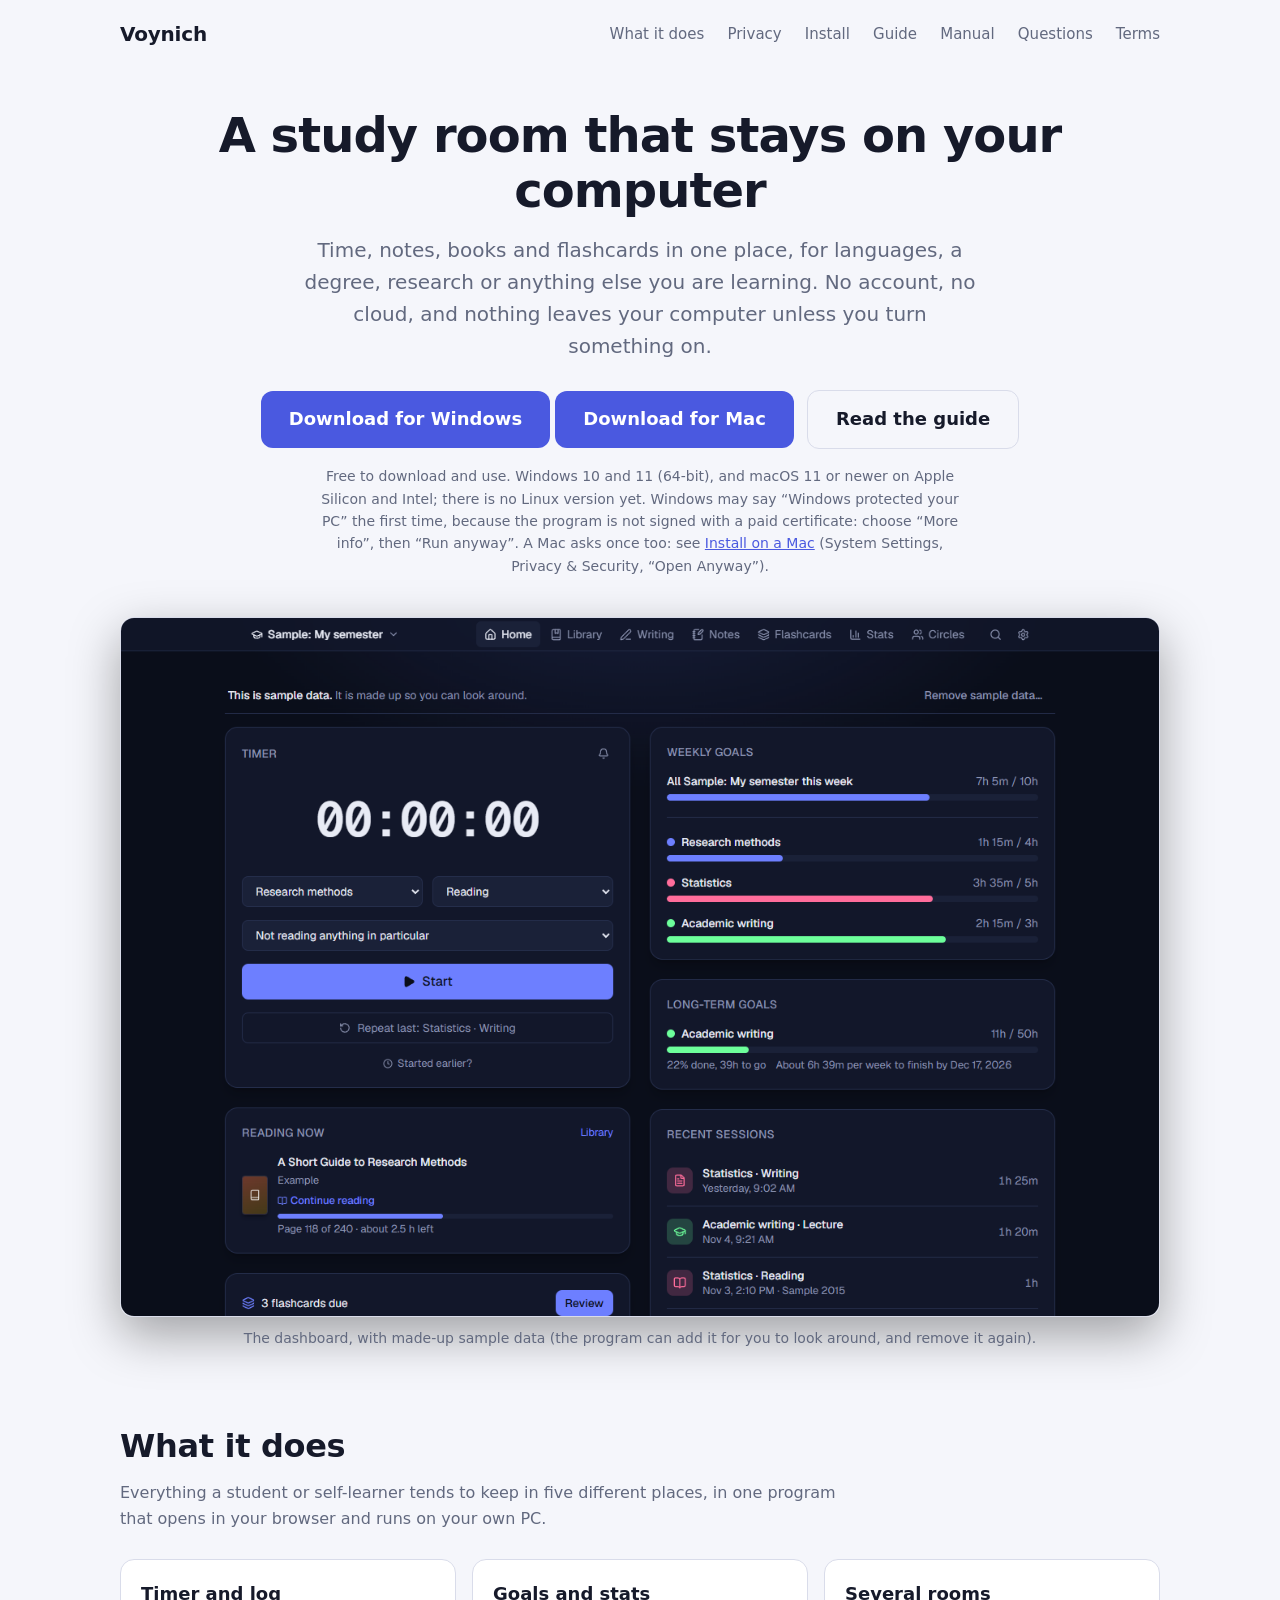
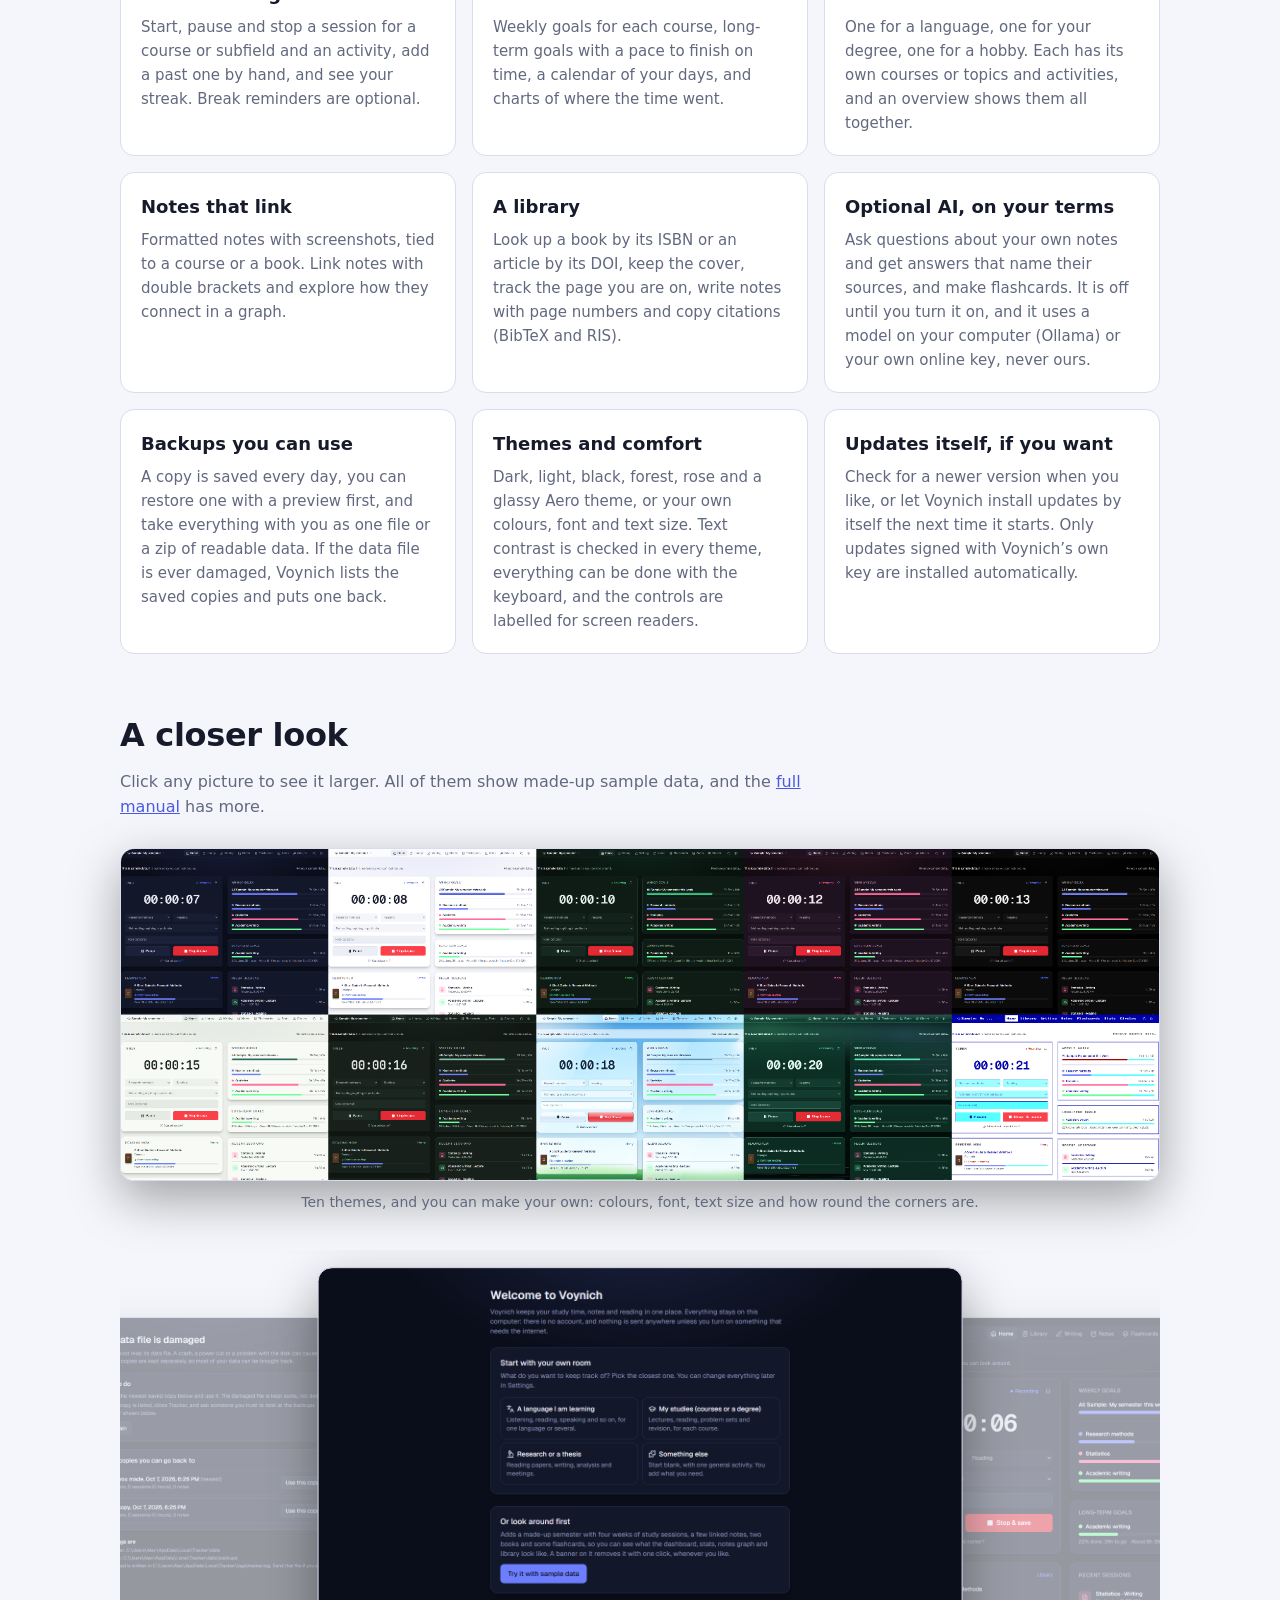
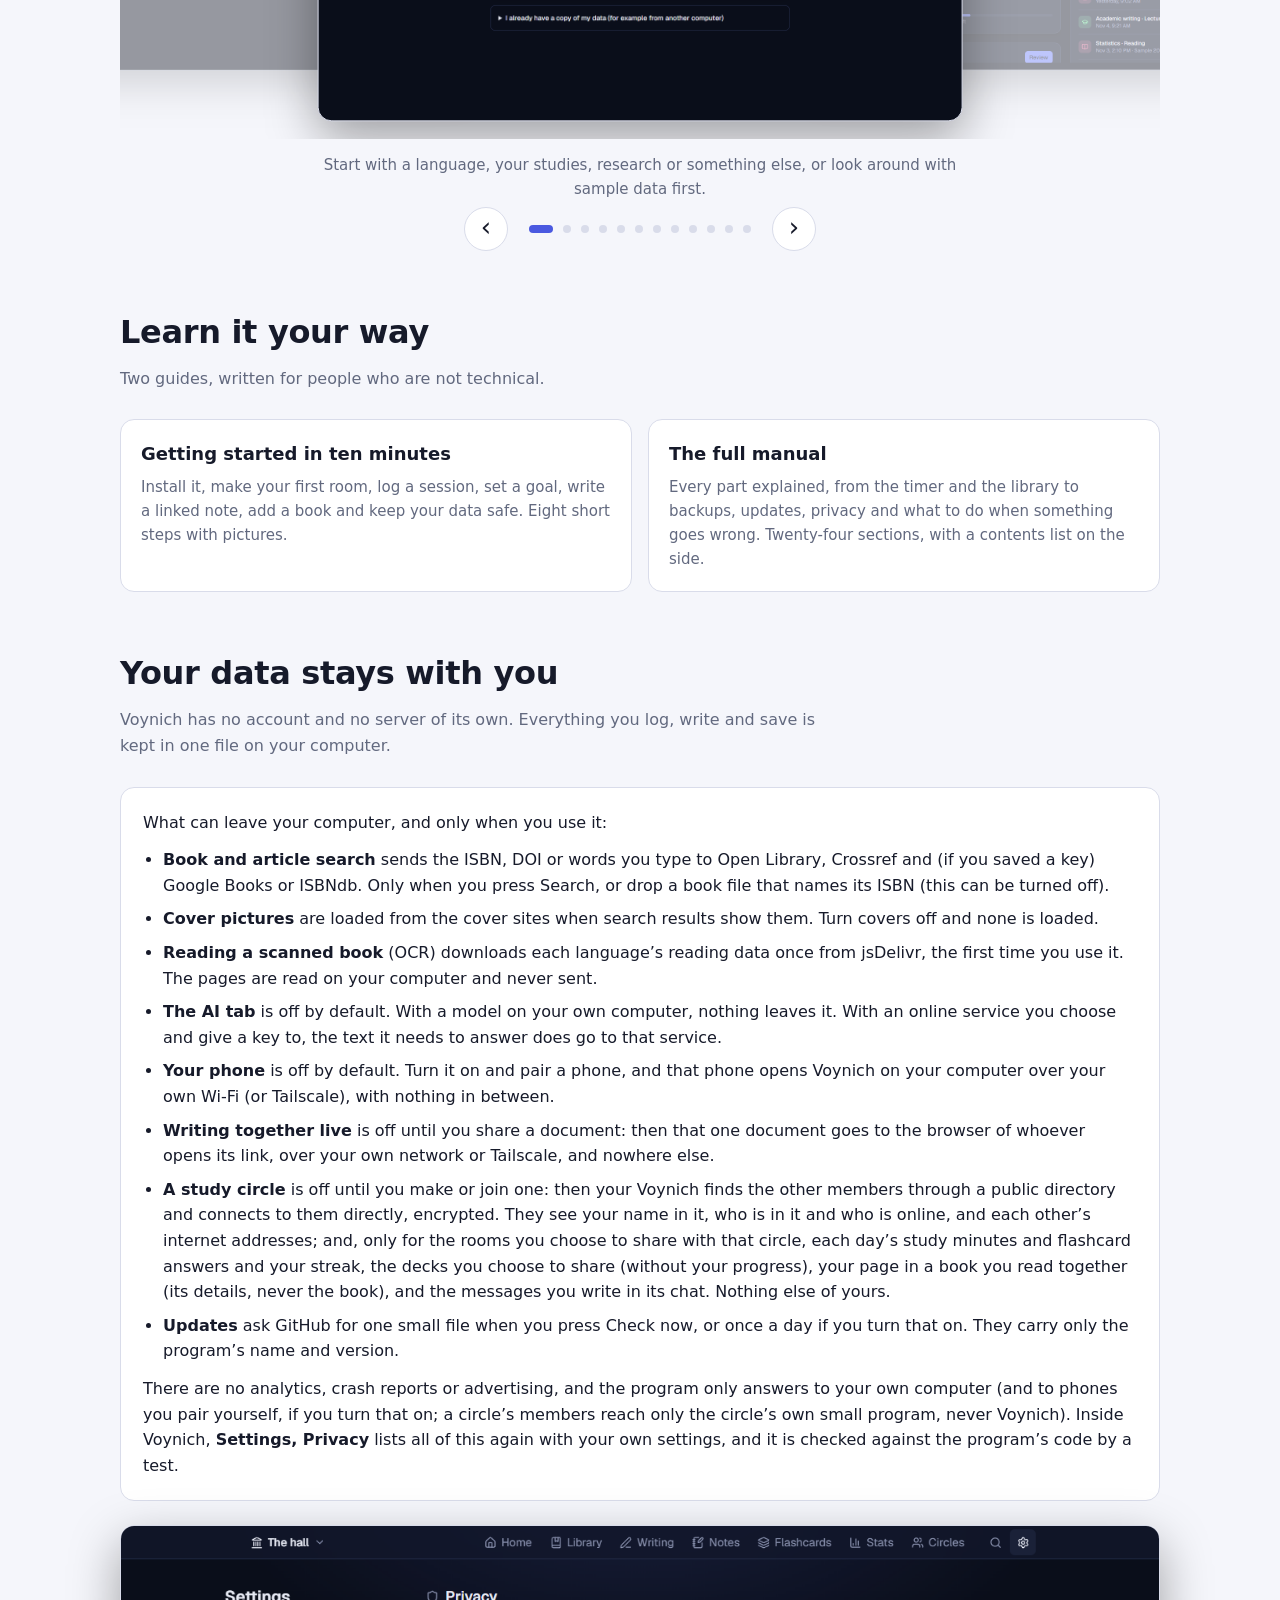
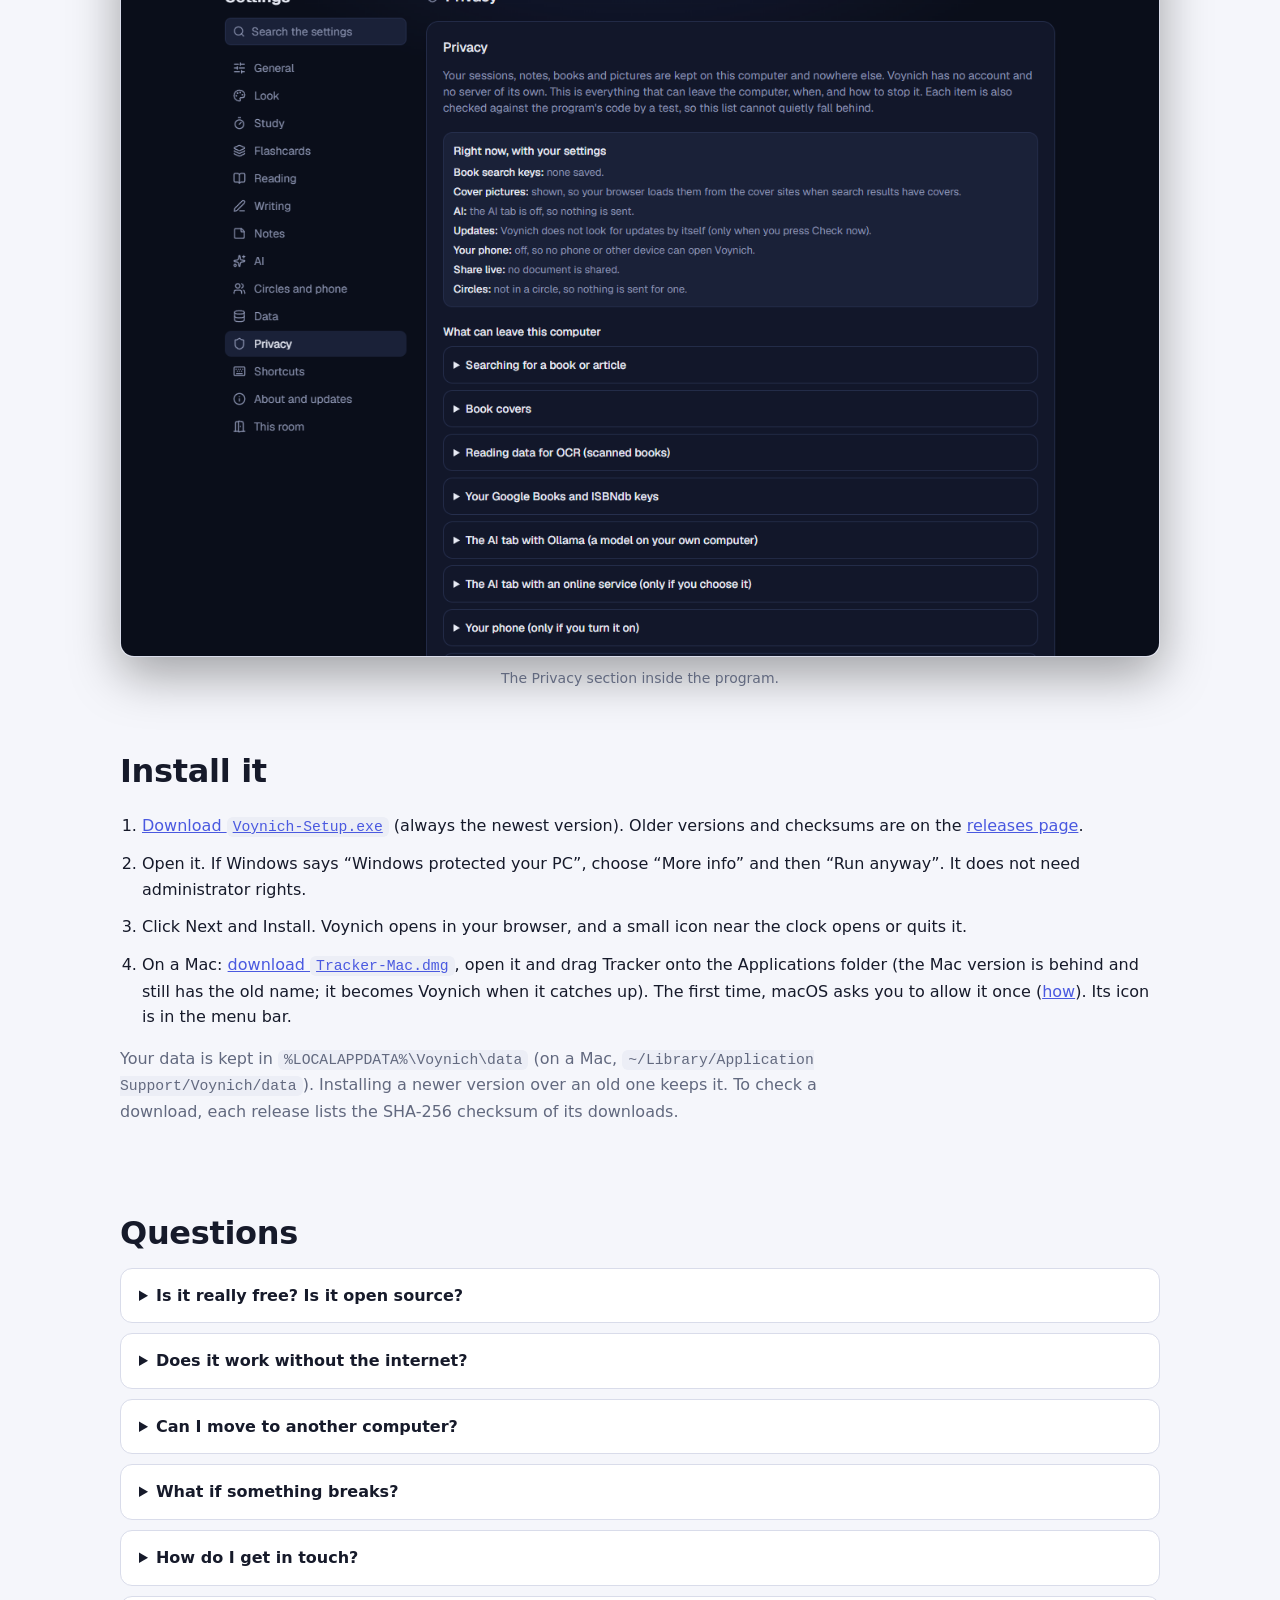
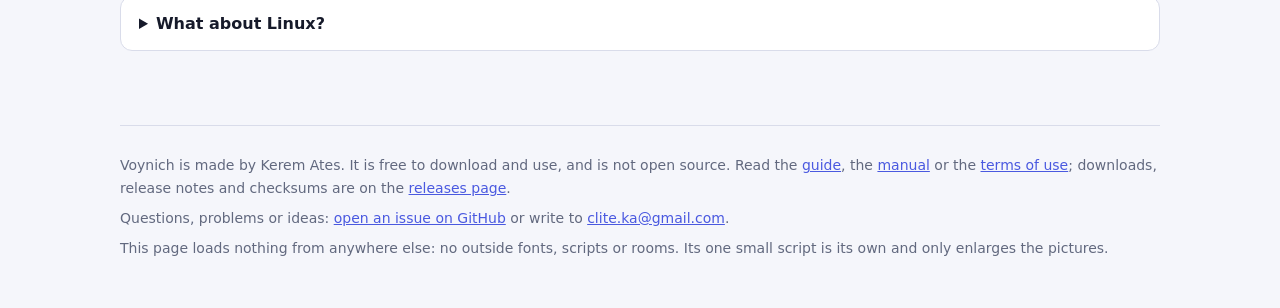
==== commit 455928a1: "Update the site" ====
--- a/docs/index.html
+++ b/docs/index.html
@@ -182,7 +182,7 @@
           <li><strong>A study circle</strong> is off until you make or join one: then your Voynich finds the other members through a public directory and connects to them directly, encrypted. They see your name in it, who is in it and who is online, and each other&rsquo;s internet addresses; and, only for the rooms you choose to share with that circle, each day&rsquo;s study minutes and flashcard answers and your streak, the decks you choose to share (without your progress), your page in a book you read together (its details, never the book), and the messages you write in its chat. Nothing else of yours.</li>
           <li><strong>Updates</strong> ask GitHub for one small file when you press Check now, or once a day if you turn that on. They carry only the program&rsquo;s name and version.</li>
         </ul>
-        <p style="margin:12px 0 0">There are no analytics, crash reports or advertising, and the program only answers to your own computer (and to phones you pair yourself, if you turn that on; a circle&rsquo;s members reach only the circle&rsquo;s own small program, never Voynich). Inside Voynich, <strong>App settings, Privacy</strong> lists all of this again with your own settings, and it is checked against the program&rsquo;s code by a test.</p>
+        <p style="margin:12px 0 0">There are no analytics, crash reports or advertising, and the program only answers to your own computer (and to phones you pair yourself, if you turn that on; a circle&rsquo;s members reach only the circle&rsquo;s own small program, never Voynich). Inside Voynich, <strong>Settings, Privacy</strong> lists all of this again with your own settings, and it is checked against the program&rsquo;s code by a test.</p>
       </div>
       <figure class="shot" style="margin-top:24px"><a class="zoom" href="img/privacy.png"><img loading="lazy" src="img/privacy.png" width="1280" height="900" alt="The Privacy section of Voynich's settings: a summary of what is happening right now with the person's settings, and a list of what can leave the computer, each item with when, what is sent, where to and how to stop it."></a><figcaption>The Privacy section inside the program.</figcaption></figure>
     </section>
@@ -202,8 +202,8 @@
       <h2 id="questions-title">Questions</h2>
       <details><summary>Is it really free? Is it open source?</summary><p>It is free: downloading and using Voynich costs nothing. It is not open source: the program&rsquo;s code is not published. The <a href="terms.html">terms of use</a> say what you may do with it.</p></details>
       <details><summary>Does it work without the internet?</summary><p>Yes. The timer, log, notes, goals, stats, backups and the AI tab with a model on your own computer all work offline. Only book lookups, covers, updates and an online AI service need a connection.</p></details>
-      <details><summary>Can I move to another computer?</summary><p>Yes. In App settings, Data and backups you can take everything with you as one file or as a zip of readable data (pictures included), and restore it on the other computer. Saved keys are left out of those files on purpose.</p></details>
-      <details><summary>What if something breaks?</summary><p>Voynich explains problems in plain words (a full disk, a damaged data file) and keeps a log file; App settings, About shows where. If you ask for help, read the log first: a failed save can leave a piece of what you were saving in it. You can <a href="https://github.com/cliteka-cell/voynich-releases/issues">open an issue on GitHub</a>, or write to <a href="mailto:clite.ka@gmail.com">clite.ka@gmail.com</a>.</p></details>
+      <details><summary>Can I move to another computer?</summary><p>Yes. In Settings, Data you can take everything with you as one file or as a zip of readable data (pictures included), and restore it on the other computer. Saved keys are left out of those files on purpose.</p></details>
+      <details><summary>What if something breaks?</summary><p>Voynich explains problems in plain words (a full disk, a damaged data file) and keeps a log file; Settings, About and updates shows where. If you ask for help, read the log first: a failed save can leave a piece of what you were saving in it. You can <a href="https://github.com/cliteka-cell/voynich-releases/issues">open an issue on GitHub</a>, or write to <a href="mailto:clite.ka@gmail.com">clite.ka@gmail.com</a>.</p></details>
       <details><summary>How do I get in touch?</summary><p>Write to <a href="mailto:clite.ka@gmail.com">clite.ka@gmail.com</a>, or <a href="https://github.com/cliteka-cell/voynich-releases/issues">open an issue on GitHub</a> if you have a GitHub account. Questions, problems and ideas are all welcome.</p></details>
       <details><summary>What about Linux?</summary><p>Not yet. Voynich runs on Windows 10 and 11 (64-bit) and on macOS 11 or newer (Apple Silicon and Intel).</p></details>
     </section>
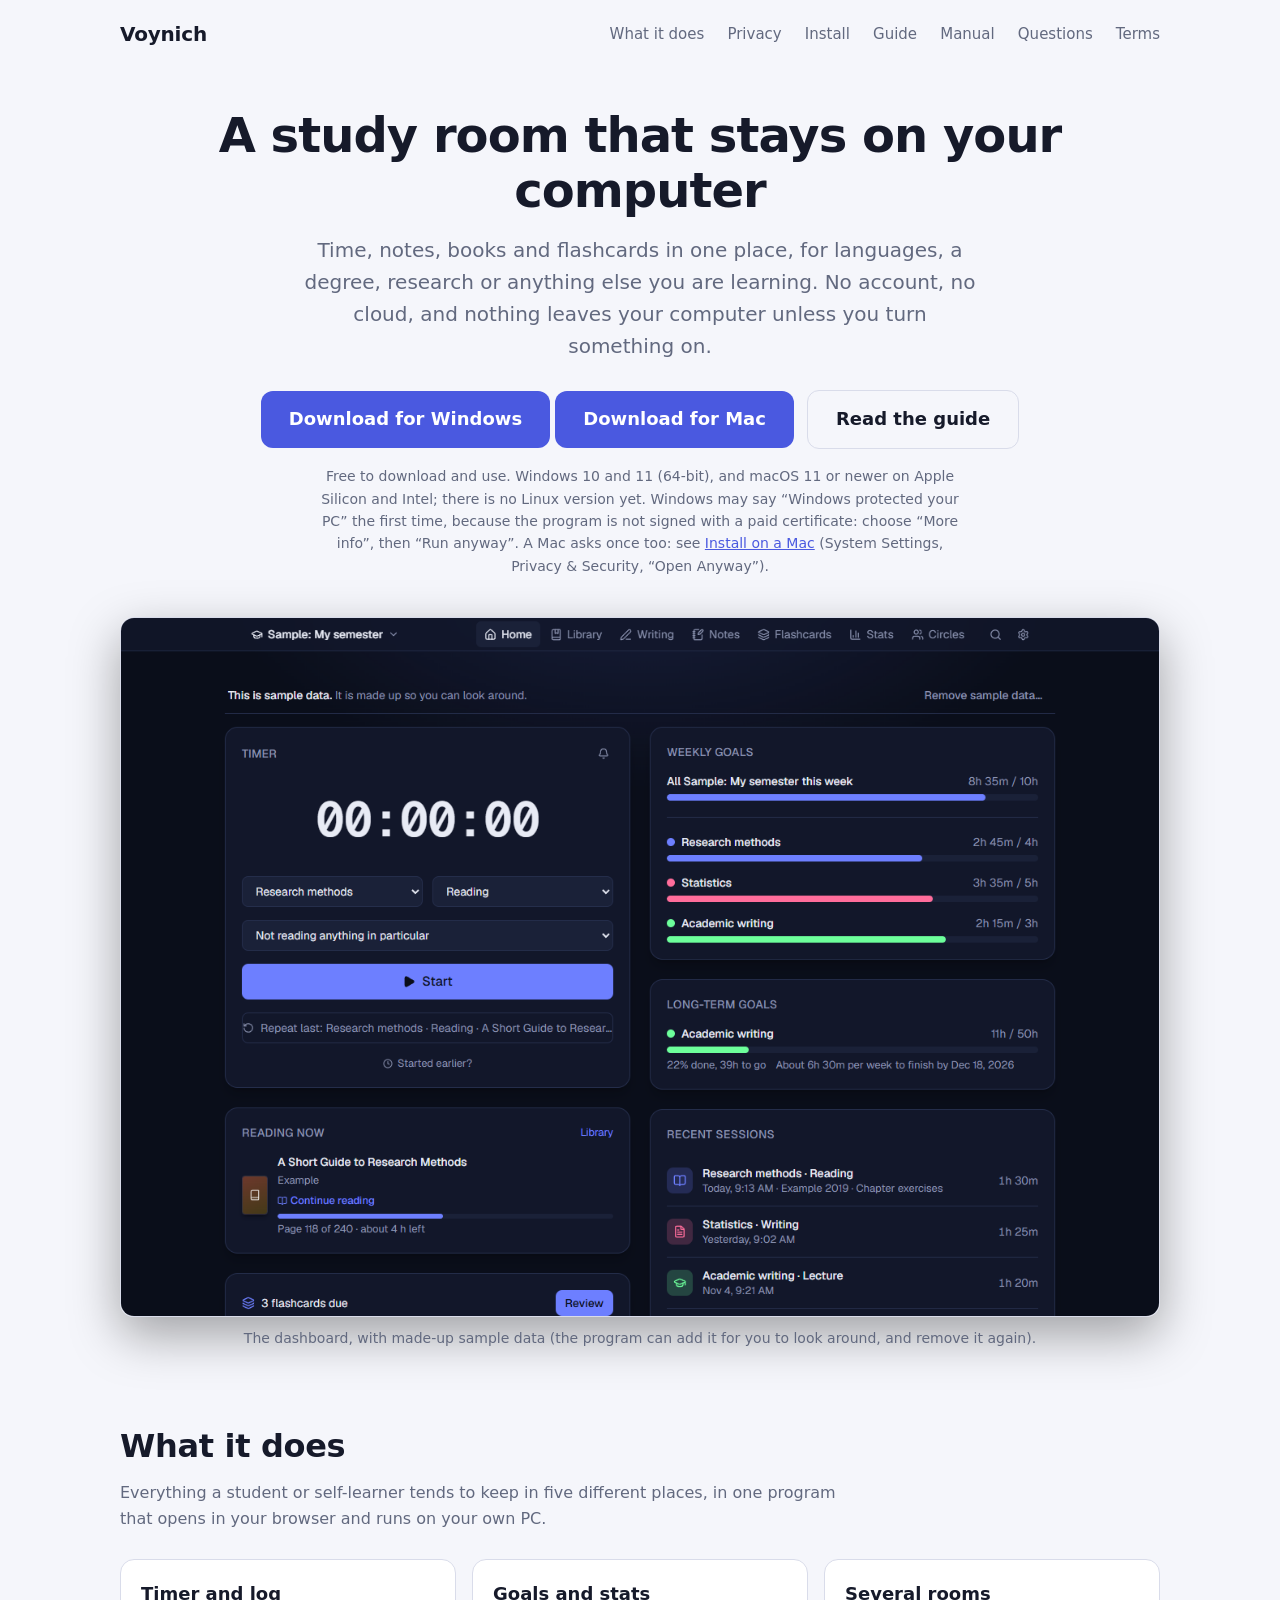
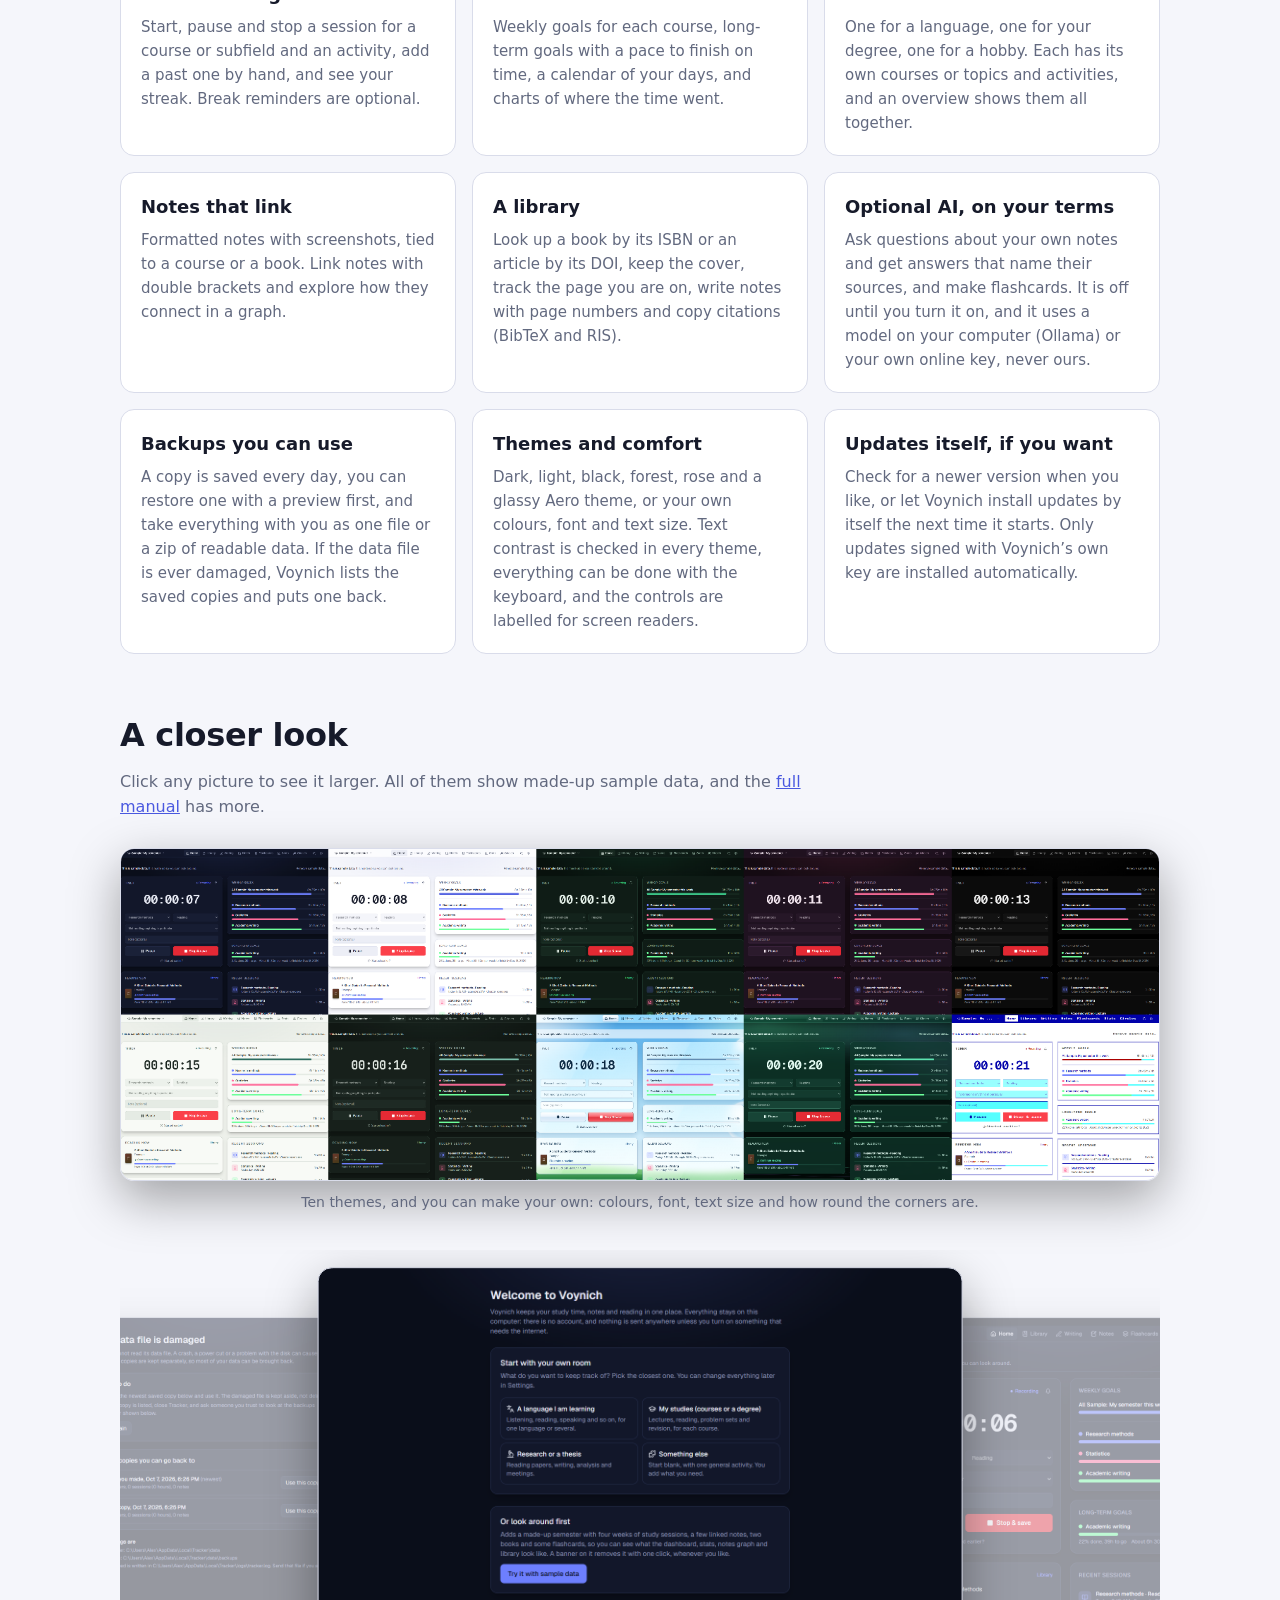
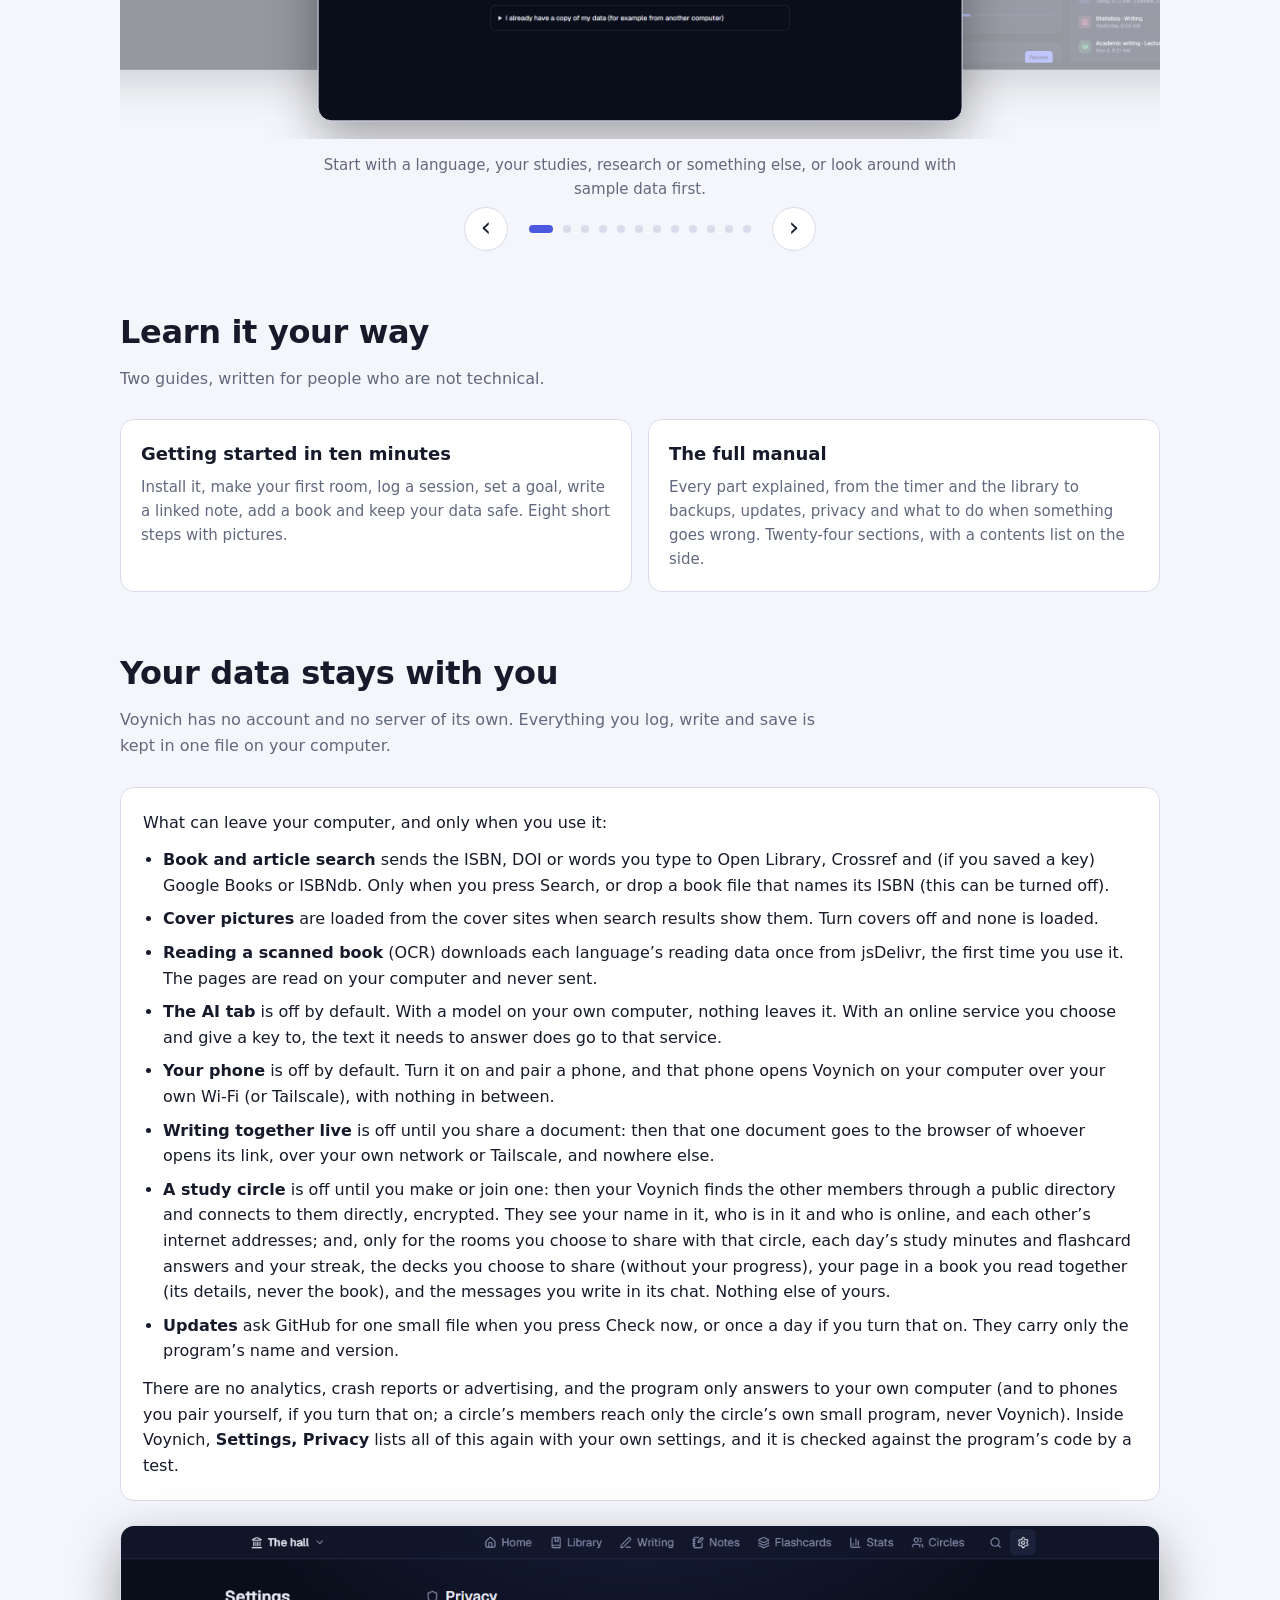
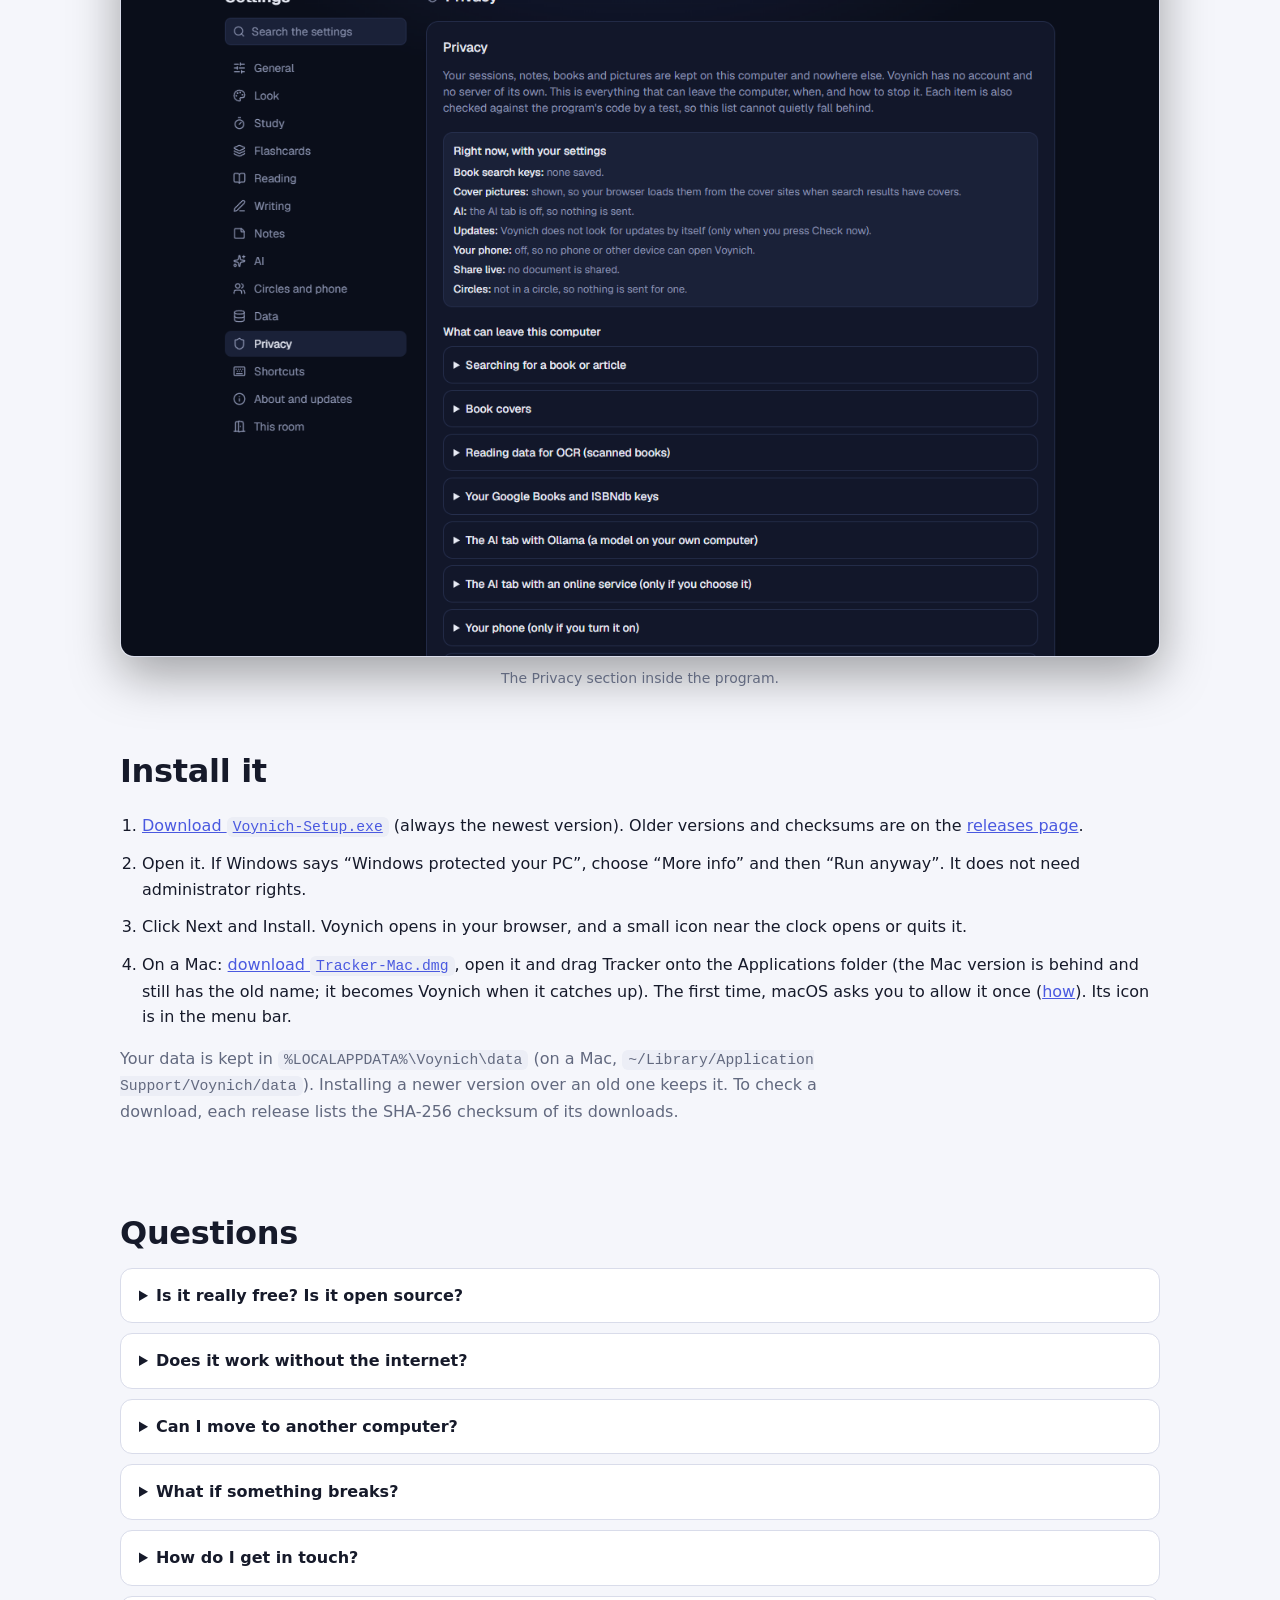
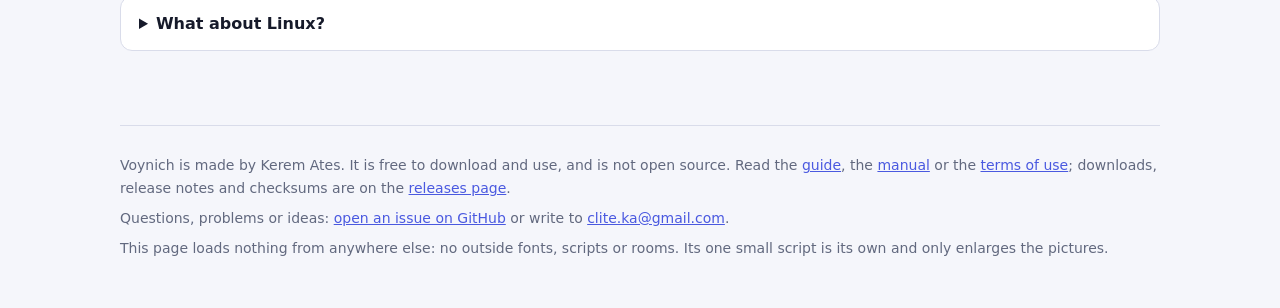
==== commit 04d50df3: "Update the site" ====
--- a/docs/index.html
+++ b/docs/index.html
@@ -10,7 +10,7 @@
 <meta property="og:description" content="Study time, notes, books and flashcards in one place. No account. Your data stays on your computer.">
 <meta property="og:type" content="website">
 <meta property="og:image" content="https://cliteka-cell.github.io/voynich-releases/img/dashboard.png">
-<link rel="icon" href="data:image/svg+xml,%3Csvg xmlns='http://www.w3.org/2000/svg' viewBox='0 0 64 64'%3E%3Crect x='1.3' y='6.1' width='61.4' height='51.8' rx='10.9'/%3E%3Crect x='5' y='9.8' width='54' height='44.4' rx='7.2' fill='%23fff'/%3E%3Crect x='7.9' y='12.7' width='48.3' height='38.7' rx='4.3'/%3E%3Cpath transform='translate(32 32) scale(0.27) translate(-50 -50)' fill='%23fff' fill-rule='evenodd' d='M42.6 0.0 L42.1 0.3 L41.1 1.6 L37.8 6.8 L36.3 10.1 L35.8 12.6 L36.0 15.0 L37.2 19.5 L37.9 24.1 L37.9 54.3 L37.7 55.1 L36.7 56.2 L34.2 57.4 L30.8 58.2 L24.5 58.4 L21.6 58.9 L18.0 60.0 L15.3 61.5 L12.8 62.6 L10.9 62.8 L3.5 63.0 L0.7 63.4 L-0.2 63.8 L-2.5 65.2 L-4.2 66.7 L-5.7 69.4 L-6.9 73.1 L-7.0 78.8 L-6.6 80.6 L-5.4 83.4 L-2.8 88.1 L-1.3 91.4 L-0.6 92.4 L0.0 93.2 L3.7 95.7 L5.6 97.8 L6.4 98.3 L8.7 99.2 L11.7 99.9 L12.8 100.0 L18.1 99.4 L21.1 98.2 L23.5 96.1 L25.4 94.9 L27.1 93.4 L28.3 91.8 L28.4 90.7 L28.0 88.6 L27.3 87.5 L26.6 86.9 L25.5 86.5 L24.0 86.6 L21.4 87.4 L19.4 87.9 L16.7 88.1 L13.9 88.0 L12.7 87.9 L11.4 87.5 L9.1 85.8 L6.4 80.7 L6.0 79.8 L5.9 79.0 L6.6 77.3 L8.4 73.5 L8.9 72.6 L10.3 71.5 L12.0 70.6 L14.1 70.3 L29.7 70.1 L33.6 70.8 L35.6 71.5 L37.0 72.2 L37.7 73.1 L37.9 74.3 L37.9 90.7 L38.1 91.9 L38.7 93.4 L39.7 94.7 L42.1 95.8 L42.7 95.8 L43.4 95.5 L45.0 94.0 L46.1 92.4 L46.5 91.2 L46.7 88.2 L46.7 76.7 L46.8 73.4 L47.5 72.2 L48.8 71.2 L49.7 70.9 L54.7 70.4 L55.8 70.6 L57.6 72.0 L58.4 73.0 L58.8 74.3 L58.7 94.0 L58.9 96.5 L59.2 97.6 L60.0 98.5 L61.3 99.2 L63.3 99.6 L66.0 99.8 L67.0 99.7 L68.1 99.4 L69.2 98.8 L70.5 97.7 L72.0 95.9 L74.4 93.4 L75.1 92.3 L75.3 91.3 L75.2 90.2 L74.4 88.7 L73.2 87.4 L71.7 86.1 L70.9 84.9 L70.0 81.8 L69.5 78.9 L69.3 73.1 L69.5 68.2 L69.4 49.5 L69.8 47.1 L70.7 44.4 L72.1 42.5 L73.6 41.7 L77.9 40.9 L83.2 40.2 L86.0 39.5 L87.0 39.0 L89.0 37.5 L90.2 35.8 L91.3 34.8 L92.7 34.3 L95.4 33.6 L97.7 32.5 L99.1 31.1 L100.1 28.8 L101.6 27.6 L103.6 26.5 L104.8 25.1 L106.6 19.8 L106.9 18.0 L107.0 16.0 L106.5 13.2 L105.3 10.7 L103.4 8.4 L101.9 7.0 L99.5 5.4 L97.0 4.7 L92.0 4.4 L88.0 4.9 L85.6 5.5 L84.0 6.3 L80.0 8.9 L78.5 9.6 L76.1 11.5 L74.0 14.7 L71.2 17.6 L69.5 20.8 L68.3 22.5 L66.4 24.3 L64.6 27.2 L63.0 30.7 L61.9 32.1 L61.1 32.7 L60.0 33.1 L55.2 33.6 L54.1 33.2 L52.0 31.6 L48.6 27.6 L47.3 25.2 L47.0 23.8 L46.7 20.0 L46.6 8.1 L46.2 4.4 L45.7 2.7 L44.6 1.0 L43.7 0.2 L43.2 0.0 Z M90.2 16.5 L87.6 16.9 L84.8 17.8 L82.8 19.0 L81.0 20.5 L77.9 22.4 L76.1 24.1 L73.9 28.1 L72.3 29.7 L72.1 30.3 L72.1 30.9 L72.4 31.3 L73.7 32.5 L75.1 33.1 L76.7 33.6 L78.8 33.9 L80.3 33.9 L84.6 33.0 L87.0 32.3 L88.3 31.5 L89.7 30.2 L96.4 27.6 L97.4 26.7 L98.1 25.7 L98.5 24.7 L98.4 21.8 L97.7 19.3 L97.1 18.4 L96.4 17.9 L94.5 17.1 L92.6 16.6 Z M53.7 40.5 L50.0 41.0 L48.5 41.5 L47.6 42.2 L47.2 42.8 L46.8 45.1 L46.7 54.2 L46.8 55.0 L47.6 56.2 L48.8 57.1 L49.9 57.5 L52.0 57.8 L54.5 58.0 L55.9 57.7 L57.9 56.1 L58.5 55.1 L58.7 54.2 L58.7 45.4 L58.3 43.0 L57.5 41.9 L56.1 40.9 L55.0 40.5 Z'/%3E%3C/svg%3E">
+<link rel="icon" href="data:image/svg+xml,%3Csvg xmlns='http://www.w3.org/2000/svg' viewBox='0 0 64 64'%3E%3Cg transform='rotate(90 32 32)'%3E%3Crect x='1.3' y='6.1' width='61.4' height='51.8' rx='10.9'/%3E%3Crect x='5' y='9.8' width='54' height='44.4' rx='7.2' fill='%23fff'/%3E%3Crect x='7.9' y='12.7' width='48.3' height='38.7' rx='4.3'/%3E%3C/g%3E%3Cpath transform='translate(32 32) scale(0.46) translate(-50 -50)' fill='%23fff' fill-rule='evenodd' d='M40.0 0.0 L45.2 -0.0 L45.7 0.3 L45.7 15.6 L46.1 16.1 L54.8 16.0 L55.1 9.8 L56.4 5.6 L59.6 2.0 L63.4 0.2 L68.0 0.2 L71.4 1.6 L74.1 4.1 L75.5 6.3 L76.2 8.3 L76.5 11.3 L76.2 14.1 L74.8 17.2 L72.8 19.6 L70.6 21.1 L68.1 22.1 L61.2 22.4 L60.7 30.0 L59.7 32.4 L58.0 34.6 L55.7 36.3 L53.3 37.3 L45.7 38.0 L45.8 78.3 L59.0 78.5 L62.1 79.2 L64.5 80.6 L66.6 82.6 L67.9 84.8 L68.6 86.9 L68.7 91.3 L67.6 94.4 L64.5 97.9 L60.8 99.7 L57.3 100.0 L54.1 99.3 L51.7 97.9 L49.7 96.0 L48.0 93.3 L47.3 90.3 L47.4 87.9 L48.2 84.7 L33.9 84.6 L30.7 83.9 L27.8 82.2 L26.0 80.4 L24.3 77.7 L23.6 75.3 L23.5 72.1 L24.0 69.4 L25.4 66.6 L27.7 64.1 L29.5 62.9 L32.2 61.8 L39.6 61.2 L39.6 37.9 L30.5 37.8 L29.7 38.6 L29.6 40.1 L24.6 42.9 L23.7 41.2 L23.5 39.3 L23.6 37.4 L24.6 35.1 L26.1 33.5 L27.7 32.3 L30.3 31.6 L39.5 31.4 L39.6 22.9 L39.1 22.3 L23.7 22.3 L23.5 16.4 Z M65.2 6.2 L67.4 6.4 L69.7 8.4 L70.4 10.6 L70.0 13.2 L68.9 14.8 L67.3 15.9 L61.4 16.1 L61.2 11.1 L61.5 9.1 L63.0 7.1 Z M39.3 9.4 L39.6 9.7 L39.5 15.9 L32.9 16.1 L32.9 15.7 Z M46.0 22.3 L54.8 22.4 L54.9 27.8 L53.6 30.2 L51.2 31.5 L45.8 31.4 L45.7 22.9 Z M34.4 67.7 L39.1 67.7 L39.6 68.0 L39.4 78.4 L33.6 78.3 L31.6 77.3 L30.1 75.5 L29.6 73.0 L30.1 70.6 L32.0 68.6 Z M57.3 84.7 L59.0 84.7 L60.7 85.4 L61.8 86.5 L62.5 87.9 L62.7 89.6 L62.1 91.5 L60.5 93.1 L58.8 93.8 L57.1 93.8 L55.5 93.1 L54.1 91.7 L53.6 90.2 L53.6 88.1 L54.4 86.5 L55.5 85.4 Z'/%3E%3C/svg%3E">
 <style>
 :root {
   color-scheme: dark light;
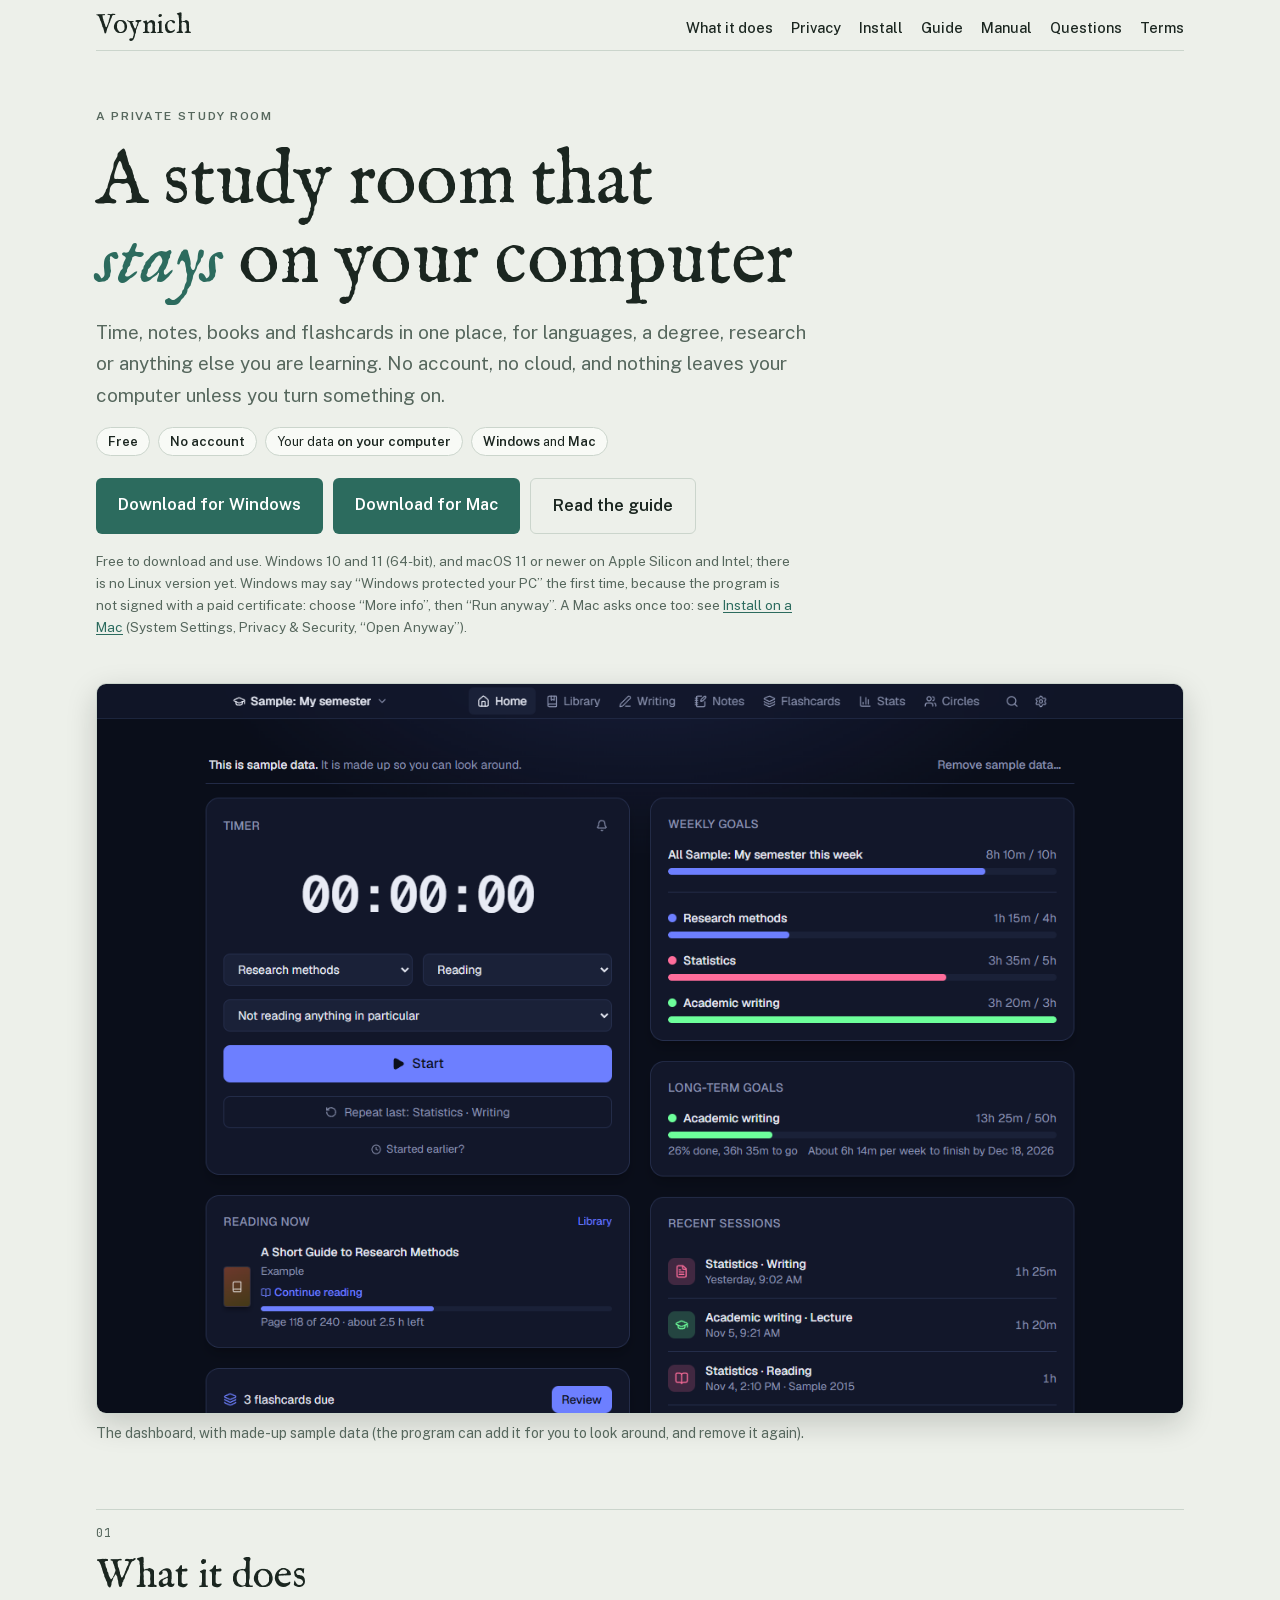
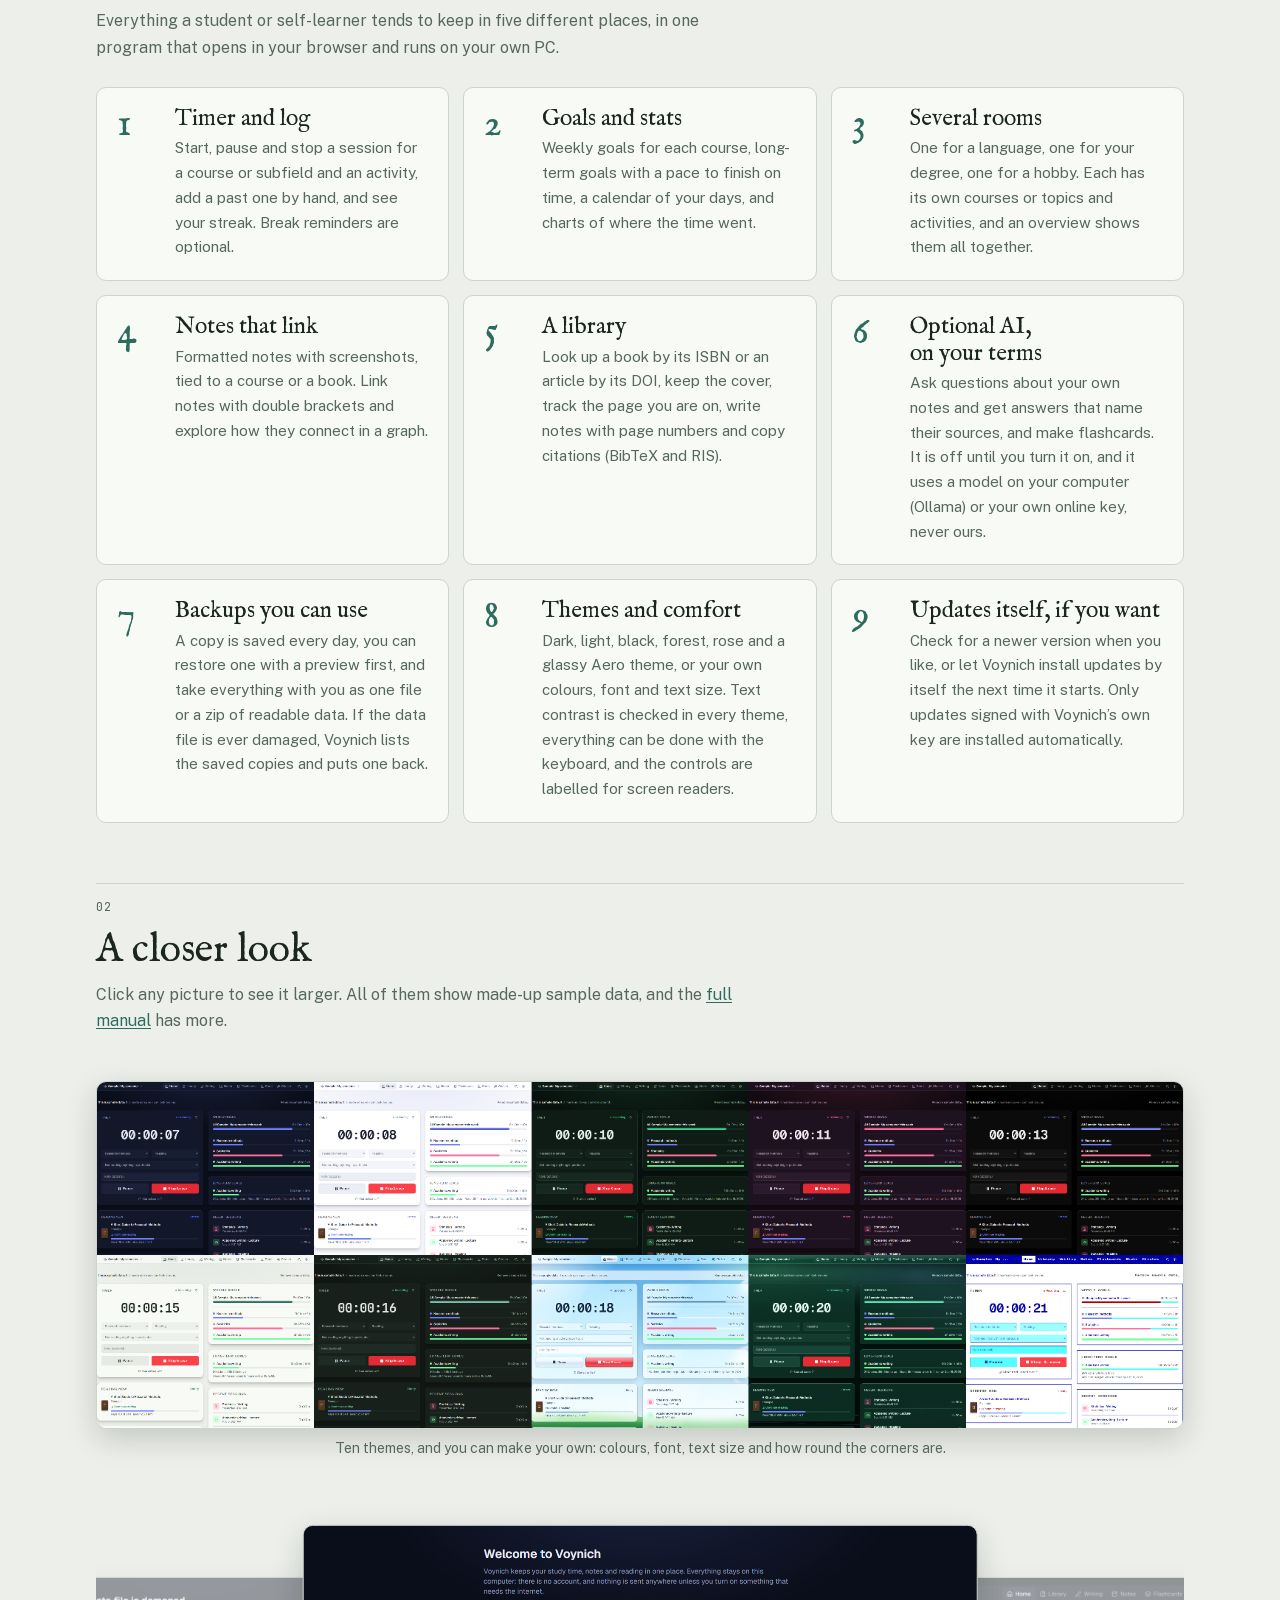
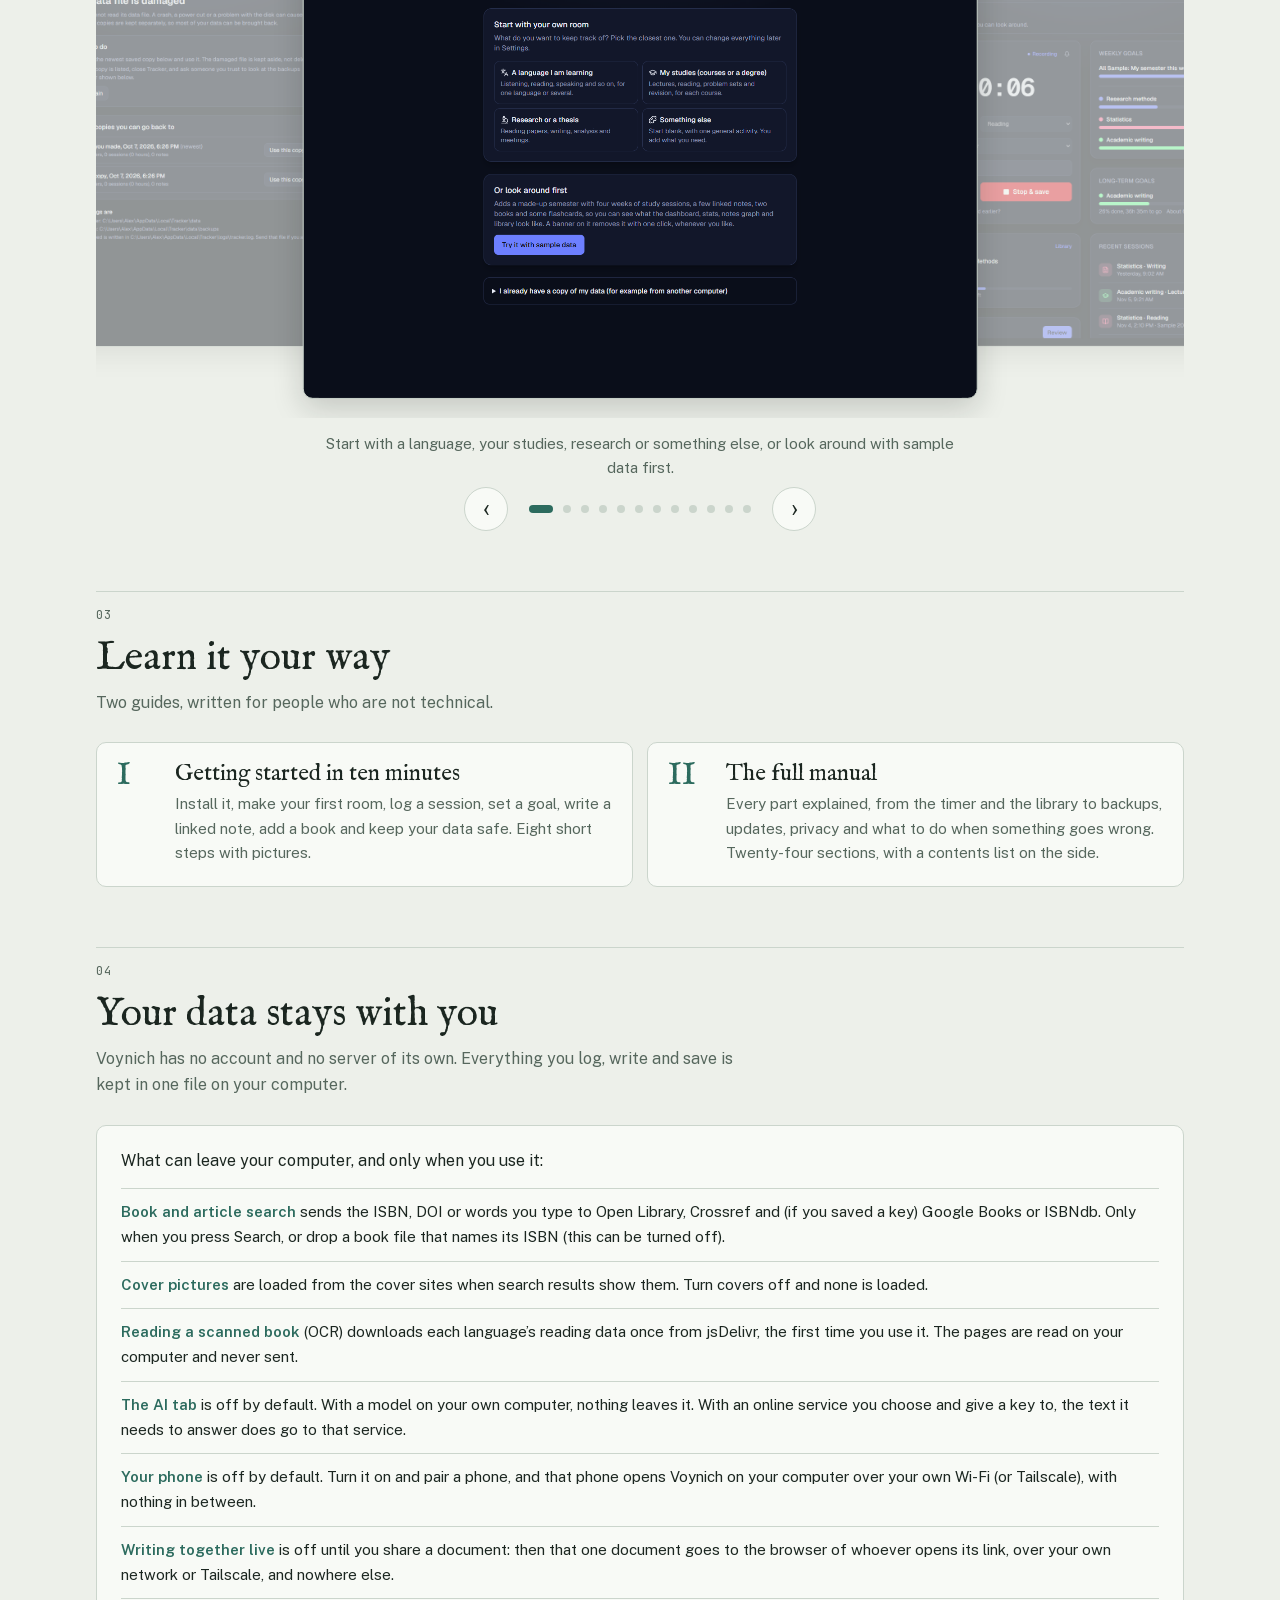
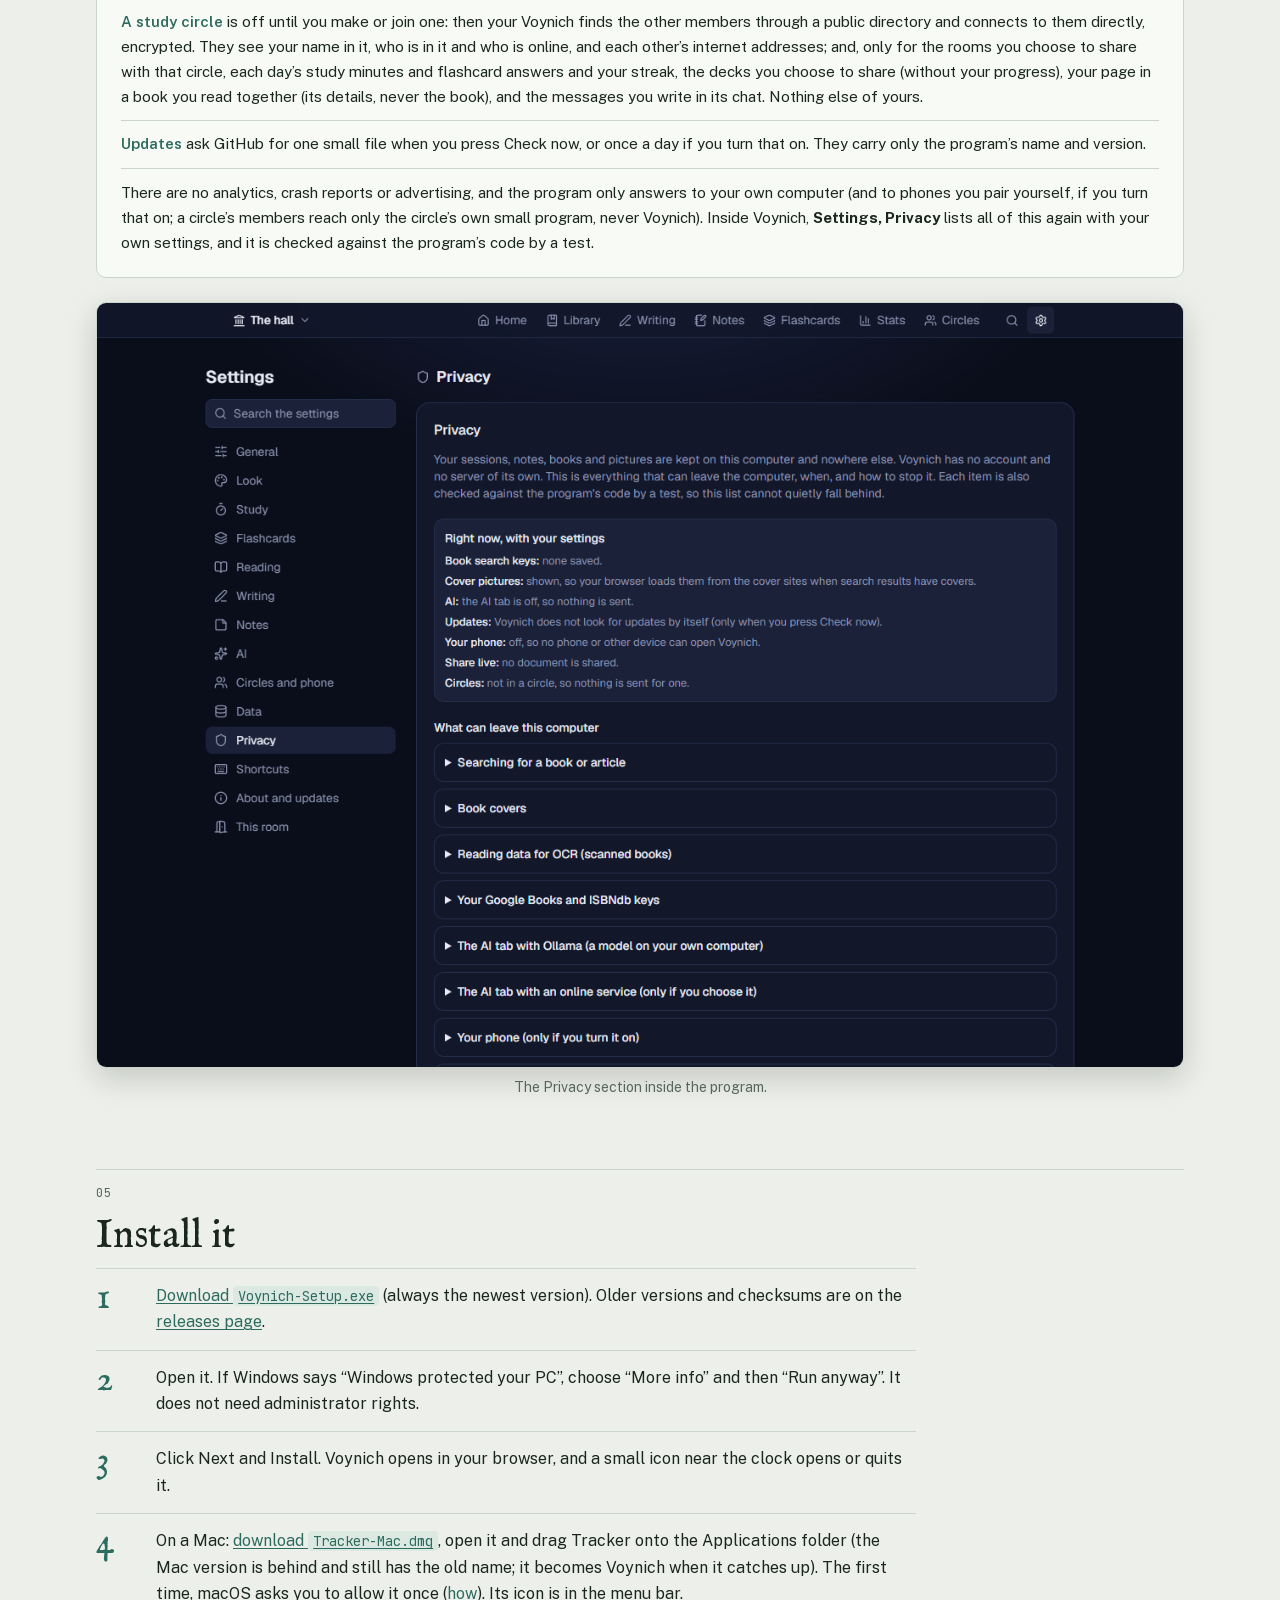
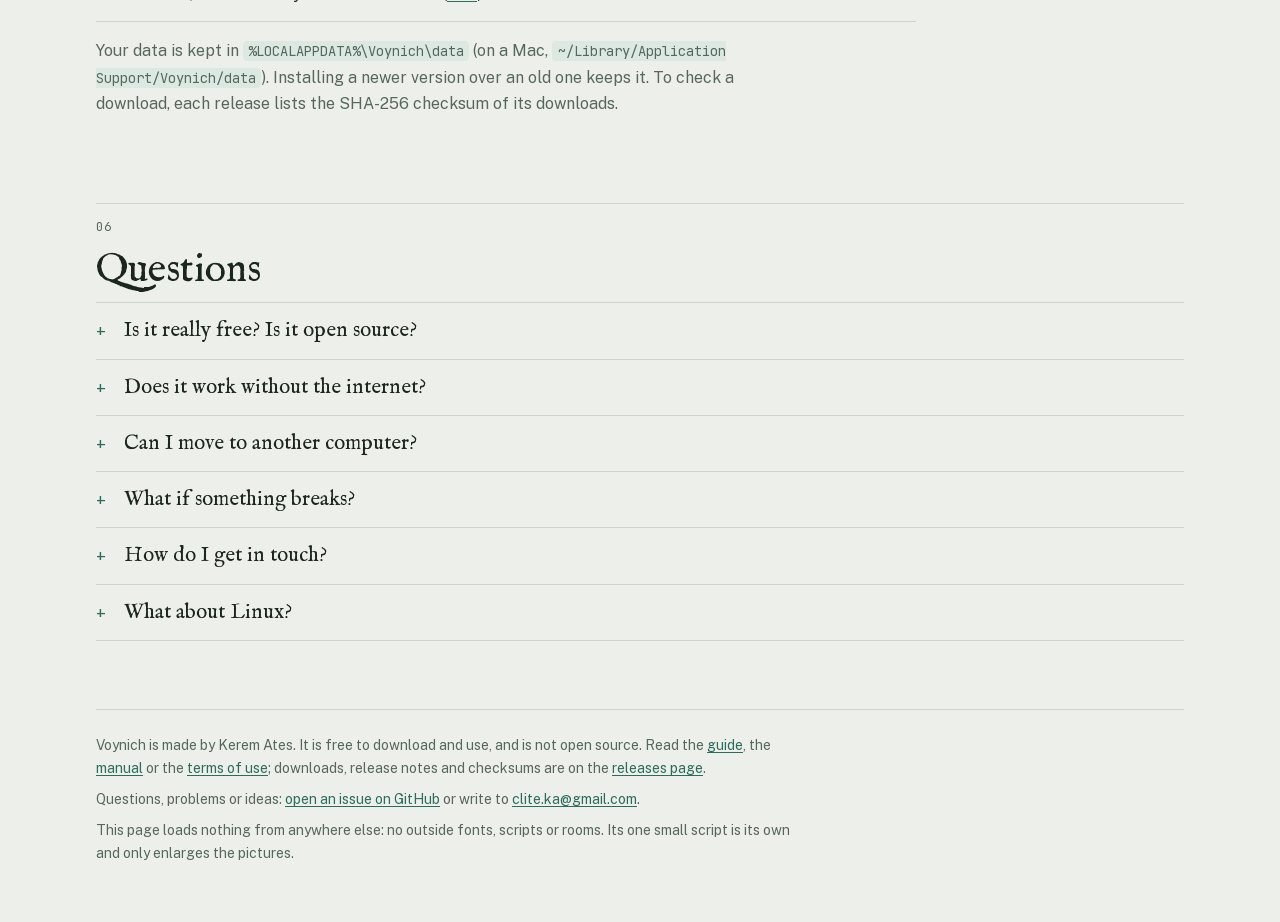
==== commit 4e813091: "Update the site" ====
--- a/docs/index.html
+++ b/docs/index.html
@@ -3,7 +3,7 @@
 <head>
 <meta charset="utf-8">
 <meta name="viewport" content="width=device-width, initial-scale=1">
-<meta name="theme-color" content="#0a0e1a">
+<meta name="theme-color" content="#101713">
 <title>Voynich: a private study room that lives on your computer</title>
 <meta name="description" content="Voynich keeps your study time, notes, books and flashcards in one place, on your own Windows PC or Mac. No account, no cloud, nothing sent anywhere unless you turn something on. Free to download.">
 <meta property="og:title" content="Voynich: a private study room that lives on your computer">
@@ -11,89 +11,100 @@
 <meta property="og:type" content="website">
 <meta property="og:image" content="https://cliteka-cell.github.io/voynich-releases/img/dashboard.png">
 <link rel="icon" href="data:image/svg+xml,%3Csvg xmlns='http://www.w3.org/2000/svg' viewBox='0 0 64 64'%3E%3Cg transform='rotate(90 32 32)'%3E%3Crect x='1.3' y='6.1' width='61.4' height='51.8' rx='10.9'/%3E%3Crect x='5' y='9.8' width='54' height='44.4' rx='7.2' fill='%23fff'/%3E%3Crect x='7.9' y='12.7' width='48.3' height='38.7' rx='4.3'/%3E%3C/g%3E%3Cpath transform='translate(32 32) scale(0.46) translate(-50 -50)' fill='%23fff' fill-rule='evenodd' d='M40.0 0.0 L45.2 -0.0 L45.7 0.3 L45.7 15.6 L46.1 16.1 L54.8 16.0 L55.1 9.8 L56.4 5.6 L59.6 2.0 L63.4 0.2 L68.0 0.2 L71.4 1.6 L74.1 4.1 L75.5 6.3 L76.2 8.3 L76.5 11.3 L76.2 14.1 L74.8 17.2 L72.8 19.6 L70.6 21.1 L68.1 22.1 L61.2 22.4 L60.7 30.0 L59.7 32.4 L58.0 34.6 L55.7 36.3 L53.3 37.3 L45.7 38.0 L45.8 78.3 L59.0 78.5 L62.1 79.2 L64.5 80.6 L66.6 82.6 L67.9 84.8 L68.6 86.9 L68.7 91.3 L67.6 94.4 L64.5 97.9 L60.8 99.7 L57.3 100.0 L54.1 99.3 L51.7 97.9 L49.7 96.0 L48.0 93.3 L47.3 90.3 L47.4 87.9 L48.2 84.7 L33.9 84.6 L30.7 83.9 L27.8 82.2 L26.0 80.4 L24.3 77.7 L23.6 75.3 L23.5 72.1 L24.0 69.4 L25.4 66.6 L27.7 64.1 L29.5 62.9 L32.2 61.8 L39.6 61.2 L39.6 37.9 L30.5 37.8 L29.7 38.6 L29.6 40.1 L24.6 42.9 L23.7 41.2 L23.5 39.3 L23.6 37.4 L24.6 35.1 L26.1 33.5 L27.7 32.3 L30.3 31.6 L39.5 31.4 L39.6 22.9 L39.1 22.3 L23.7 22.3 L23.5 16.4 Z M65.2 6.2 L67.4 6.4 L69.7 8.4 L70.4 10.6 L70.0 13.2 L68.9 14.8 L67.3 15.9 L61.4 16.1 L61.2 11.1 L61.5 9.1 L63.0 7.1 Z M39.3 9.4 L39.6 9.7 L39.5 15.9 L32.9 16.1 L32.9 15.7 Z M46.0 22.3 L54.8 22.4 L54.9 27.8 L53.6 30.2 L51.2 31.5 L45.8 31.4 L45.7 22.9 Z M34.4 67.7 L39.1 67.7 L39.6 68.0 L39.4 78.4 L33.6 78.3 L31.6 77.3 L30.1 75.5 L29.6 73.0 L30.1 70.6 L32.0 68.6 Z M57.3 84.7 L59.0 84.7 L60.7 85.4 L61.8 86.5 L62.5 87.9 L62.7 89.6 L62.1 91.5 L60.5 93.1 L58.8 93.8 L57.1 93.8 L55.5 93.1 L54.1 91.7 L53.6 90.2 L53.6 88.1 L54.4 86.5 L55.5 85.4 Z'/%3E%3C/svg%3E">
+<link rel="stylesheet" href="guide.css">
 <style>
+/* The landing page: guide.css gives the fonts, the bar and the rest; these are the same two colour sets (a test holds them equal). */
 :root {
   color-scheme: dark light;
-  --bg: #0a0e1a;
-  --surface: #12172a;
-  --surface-2: #1a2138;
-  --border: #262f4d;
-  --fg: #e8ebf5;
-  --muted: #8b93b0;
-  --accent: #6d7fff;
-  --accent-fg: #0a0e1a;
-  --glow: rgba(109, 127, 255, 0.16);
+  --bg: #101713;
+  --surface: #17201b;
+  --surface-2: #1d3730;
+  --border: #2b3a32;
+  --fg: #e2e9e3;
+  --muted: #98a99f;
+  --accent: #7cc0ad;
+  --accent-fg: #101713;
+  --ochre: #d8a852;
+  --ochre-soft: #33291a;
 }
 @media (prefers-color-scheme: light) {
   :root {
-    --bg: #f5f6fb;
-    --surface: #ffffff;
-    --surface-2: #eceef6;
-    --border: #d9dcea;
-    --fg: #161a2a;
-    --muted: #62697f;
-    --accent: #4a59e0;
+    --bg: #edf0ea;
+    --surface: #f8faf6;
+    --surface-2: #dce9e2;
+    --border: #cbd5cc;
+    --fg: #1b2620;
+    --muted: #56675d;
+    --accent: #2c6b5e;
     --accent-fg: #ffffff;
-    --glow: rgba(79, 95, 232, 0.1);
+    --ochre: #8f6218;
+    --ochre-soft: #f1e6cf;
   }
 }
-* { box-sizing: border-box; }
-html { scroll-behavior: smooth; }
-body {
-  margin: 0;
-  background: var(--bg) radial-gradient(ellipse 900px 480px at 50% -8%, var(--glow), transparent 60%) no-repeat;
-  color: var(--fg);
-  font: 16px/1.6 system-ui, -apple-system, "Segoe UI", Roboto, sans-serif;
-}
-a { color: var(--accent); }
-a:focus-visible, summary:focus-visible { outline: 3px solid var(--accent); outline-offset: 3px; border-radius: 4px; }
-.wrap { max-width: 1080px; margin: 0 auto; padding: 0 20px; }
-header.top { display: flex; flex-wrap: wrap; align-items: center; justify-content: space-between; gap: 12px; padding: 18px 0; }
-.brand { font-weight: 700; font-size: 20px; letter-spacing: -0.01em; color: var(--fg); text-decoration: none; }
-nav a { margin-left: 18px; color: var(--muted); text-decoration: none; font-size: 15px; }
-nav a:hover { color: var(--fg); text-decoration: underline; }
-.hero { padding: 40px 0 24px; text-align: center; }
-h1 { font-size: clamp(30px, 5vw, 48px); line-height: 1.15; margin: 0 0 16px; letter-spacing: -0.02em; }
-.lead { font-size: clamp(17px, 2.2vw, 20px); color: var(--muted); max-width: 680px; margin: 0 auto 28px; }
-.button { display: inline-block; background: var(--accent); color: var(--accent-fg); font-weight: 600; text-decoration: none; padding: 14px 28px; border-radius: 12px; font-size: 18px; }
-.button:hover { filter: brightness(1.1); }
-.button.quiet { background: transparent; color: var(--fg); border: 1px solid var(--border); margin-left: 8px; }
-.small { font-size: 14px; color: var(--muted); max-width: 640px; margin: 16px auto 0; }
-.shot { margin: 0; }
-.shot img { display: block; width: 100%; height: auto; border: 1px solid var(--border); border-radius: 14px; box-shadow: 0 18px 50px rgba(0, 0, 0, 0.35); }
-.shot figcaption { color: var(--muted); font-size: 14px; margin-top: 10px; text-align: center; }
-.hero .shot { margin-top: 40px; }
-section { padding: 48px 0 8px; }
-h2 { font-size: clamp(24px, 3.4vw, 32px); margin: 0 0 8px; letter-spacing: -0.01em; }
-.section-lead { color: var(--muted); margin: 0 0 28px; max-width: 720px; }
-.grid { display: grid; gap: 16px; grid-template-columns: repeat(auto-fit, minmax(290px, 1fr)); }
-.card { background: var(--surface); border: 1px solid var(--border); border-radius: 14px; padding: 20px; }
-.card h3 { margin: 0 0 6px; font-size: 18px; }
+.hero { padding: 56px 0 8px; display: grid; gap: 16px; }
+.eyebrow { font-size: 12px; letter-spacing: 0.14em; text-transform: uppercase; color: var(--muted); font-weight: 600; }
+.hero h1 { font-size: clamp(44px, 7.2vw, 76px); line-height: 1.04; margin: 0; max-width: 19ch; }
+.hero .lead { font-size: clamp(17px, 2.1vw, 19px); margin: 0; max-width: 60ch; }
+.facts { display: flex; flex-wrap: wrap; gap: 8px; }
+.fact { font-size: 13px; border: 1px solid var(--border); border-radius: 999px; padding: 3px 11px; background: var(--surface); }
+.fact b { font-weight: 600; }
+.actions { display: flex; flex-wrap: wrap; gap: 10px; margin: 6px 0 0; }
+.actions .button { font-size: 16.5px; padding: 13px 22px; }
+.small { font-size: 13.5px; color: var(--muted); max-width: 78ch; margin: 0; }
+.hero .shot { margin: 28px 0 0; }
+.hero .shot figcaption { text-align: left; }
+
+/* each part: a rule above, the title in the book face, a short line under it */
+section { padding: 56px 0 4px; scroll-margin-top: 64px; }
+section > h2 { font-size: clamp(30px, 4.4vw, 40px); margin: 0 0 8px; padding-top: 0; border-top: 0; }
+.part-no { display: block; font-family: var(--mono); font-size: 12px; letter-spacing: 0.08em; color: var(--muted); margin-bottom: 10px; padding-top: 14px; border-top: 1px solid var(--border); }
+.section-lead { color: var(--muted); margin: 0 0 26px; max-width: 64ch; }
+
+/* what it does: numbered leaves, two by two */
+.grid { display: grid; gap: 14px; grid-template-columns: repeat(auto-fit, minmax(300px, 1fr)); counter-reset: leaf; }
+.card { counter-increment: leaf; background: var(--surface); border: 1px solid var(--border); border-radius: 10px; padding: 18px 20px 20px; display: grid; grid-template-columns: 46px 1fr; gap: 4px 12px; align-content: start; }
+.card::before { content: counter(leaf); grid-row: span 2; font-family: var(--display); font-size: 40px; line-height: 0.95; color: var(--accent); }
+.card h3 { margin: 0; font-size: 23px; }
+.card h3 a { color: var(--fg); text-decoration: none; }
+.card h3 a:hover { color: var(--accent); text-decoration: underline; }
 .card p { margin: 0; color: var(--muted); font-size: 15px; }
+#learn .card::before { content: counter(leaf, upper-roman); font-size: 32px; }
+
 .gallery { display: grid; gap: 28px; grid-template-columns: repeat(auto-fit, minmax(420px, 1fr)); }
 .gallery .wide { grid-column: 1 / -1; }
-.card h3 a { color: var(--fg); text-decoration: none; }
-.card h3 a:hover { text-decoration: underline; }
+.shot figcaption { text-align: center; }
 @media (max-width: 520px) { .gallery { grid-template-columns: 1fr; } }
-ol.steps { padding-left: 22px; }
-ol.steps li { margin: 0 0 12px; }
-.panel { background: var(--surface); border: 1px solid var(--border); border-radius: 14px; padding: 22px; }
-.panel ul { margin: 12px 0 0; padding-left: 20px; }
-.panel li { margin: 0 0 8px; }
-code { background: var(--surface-2); padding: 2px 6px; border-radius: 6px; font-size: 0.92em; }
-details { background: var(--surface); border: 1px solid var(--border); border-radius: 12px; padding: 14px 18px; margin: 0 0 10px; }
-summary { cursor: pointer; font-weight: 600; }
-details p { margin: 10px 0 0; color: var(--muted); }
-footer { margin-top: 56px; padding: 28px 0 44px; border-top: 1px solid var(--border); color: var(--muted); font-size: 14px; }
-footer p { margin: 0 0 8px; }
+
+/* privacy: a sheet with a ruled list, each thing that can leave named in bold */
+.panel { background: var(--surface); border: 1px solid var(--border); border-radius: 10px; padding: 22px 24px; }
+.panel ul { list-style: none; margin: 14px 0 0; padding: 0; }
+.panel li { padding: 11px 0; border-top: 1px solid var(--border); font-size: 15px; }
+.panel li:last-child { border-bottom: 1px solid var(--border); }
+.panel li strong { font-weight: 600; color: var(--accent); }
+.panel > p:last-child { font-size: 15px; }
+
+/* install: the roadmap's order, a big numeral to each step */
+#install ol.steps { counter-reset: inst; max-width: 820px; }
+#install ol.steps > li { counter-increment: inst; position: relative; padding: 14px 0 14px 60px; border-top: 1px solid var(--border); }
+#install ol.steps > li:last-child { border-bottom: 1px solid var(--border); }
+#install ol.steps > li::before { content: counter(inst); position: absolute; left: 0; top: 10px; font-family: var(--display); font-size: 38px; line-height: 1; color: var(--accent); }
+#questions details p { max-width: 72ch; }
+@media (max-width: 620px) {
+  .hero { padding-top: 36px; }
+  .card { grid-template-columns: 38px 1fr; padding: 16px; }
+  .card::before { font-size: 34px; }
+  .panel { padding: 18px 16px; }
+  #install ol.steps > li { padding-left: 44px; }
+  #install ol.steps > li::before { font-size: 30px; }
+}
 </style>
-<link rel="stylesheet" href="gallery.css">
+<link rel="stylesheet" href="gallery.css"><link rel="stylesheet" href="gallery.css">
 </head>
 <body>
 <div class="wrap">
   <header class="top">
     <a class="brand" href="#top">Voynich</a>
-    <nav aria-label="Sections">
+    <nav class="site" aria-label="Sections">
       <a href="#features">What it does</a>
       <a href="#privacy">Privacy</a>
       <a href="#install">Install</a>
@@ -106,9 +117,16 @@
 
   <main id="top">
     <div class="hero">
-      <h1>A study room that stays on your computer</h1>
+      <span class="eyebrow">A private study room</span>
+      <h1>A study room that <em>stays</em> on your computer</h1>
       <p class="lead">Time, notes, books and flashcards in one place, for languages, a degree, research or anything else you are learning. No account, no cloud, and nothing leaves your computer unless you turn something on.</p>
-      <p>
+      <div class="facts">
+        <span class="fact"><b>Free</b></span>
+        <span class="fact"><b>No account</b></span>
+        <span class="fact">Your data <b>on your computer</b></span>
+        <span class="fact"><b>Windows</b> and <b>Mac</b></span>
+      </div>
+      <p class="actions">
         <a class="button" href="https://github.com/cliteka-cell/voynich-releases/releases/latest/download/Voynich-Setup.exe">Download for Windows</a>
         <a class="button" href="https://github.com/cliteka-cell/voynich-releases/releases/latest/download/Tracker-Mac.dmg">Download for Mac</a>
         <a class="button quiet" href="guide.html">Read the guide</a>
@@ -121,6 +139,7 @@
     </div>
 
     <section id="features" aria-labelledby="features-title">
+      <span class="part-no">01</span>
       <h2 id="features-title">What it does</h2>
       <p class="section-lead">Everything a student or self-learner tends to keep in five different places, in one program that opens in your browser and runs on your own PC.</p>
       <div class="grid">
@@ -137,6 +156,7 @@
     </section>
 
     <section id="look" aria-labelledby="look-title">
+      <span class="part-no">02</span>
       <h2 id="look-title">A closer look</h2>
       <p class="section-lead">Click any picture to see it larger. All of them show made-up sample data, and the <a href="manual.html">full manual</a> has more.</p>
       <div class="gallery single">
@@ -159,6 +179,7 @@
     </section>
 
     <section id="learn" aria-labelledby="learn-title">
+      <span class="part-no">03</span>
       <h2 id="learn-title">Learn it your way</h2>
       <p class="section-lead">Two guides, written for people who are not technical.</p>
       <div class="grid">
@@ -168,6 +189,7 @@
     </section>
 
     <section id="privacy" aria-labelledby="privacy-title">
+      <span class="part-no">04</span>
       <h2 id="privacy-title">Your data stays with you</h2>
       <p class="section-lead">Voynich has no account and no server of its own. Everything you log, write and save is kept in one file on your computer.</p>
       <div class="panel">
@@ -188,6 +210,7 @@
     </section>
 
     <section id="install" aria-labelledby="install-title">
+      <span class="part-no">05</span>
       <h2 id="install-title">Install it</h2>
       <ol class="steps">
         <li><a href="https://github.com/cliteka-cell/voynich-releases/releases/latest/download/Voynich-Setup.exe">Download <code>Voynich-Setup.exe</code></a> (always the newest version). Older versions and checksums are on the <a href="https://github.com/cliteka-cell/voynich-releases/releases">releases page</a>.</li>
@@ -199,6 +222,7 @@
     </section>
 
     <section id="questions" aria-labelledby="questions-title">
+      <span class="part-no">06</span>
       <h2 id="questions-title">Questions</h2>
       <details><summary>Is it really free? Is it open source?</summary><p>It is free: downloading and using Voynich costs nothing. It is not open source: the program&rsquo;s code is not published. The <a href="terms.html">terms of use</a> say what you may do with it.</p></details>
       <details><summary>Does it work without the internet?</summary><p>Yes. The timer, log, notes, goals, stats, backups and the AI tab with a model on your own computer all work offline. Only book lookups, covers, updates and an online AI service need a connection.</p></details>
--- a/docs/guide.css
+++ b/docs/guide.css
@@ -0,0 +1,118 @@
+/* The site's look: a folio. One reading column on green-grey paper, titles in IM Fell English, numbered leaves, thin rules.
+   The same colours as the landing page (a test holds them equal). The fonts are the program's own, served from this site. */
+@font-face { font-family: "IM Fell English"; font-style: normal; font-weight: 400; font-display: swap; src: url("fonts/im-fell-english.woff2") format("woff2"); }
+@font-face { font-family: "IM Fell English"; font-style: italic; font-weight: 400; font-display: swap; src: url("fonts/im-fell-english-italic.woff2") format("woff2"); }
+@font-face { font-family: "Public Sans"; font-style: normal; font-weight: 100 900; font-display: swap; src: url("fonts/public-sans.woff2") format("woff2"); unicode-range: U+0000-00FF, U+0131, U+0152-0153, U+02BB-02BC, U+02C6, U+02DA, U+02DC, U+2000-206F, U+20AC, U+2122, U+2191, U+2193, U+2212, U+2215, U+FEFF, U+FFFD; }
+@font-face { font-family: "Public Sans"; font-style: normal; font-weight: 100 900; font-display: swap; src: url("fonts/public-sans-ext.woff2") format("woff2"); unicode-range: U+0100-02BA, U+02BD-02C5, U+02C7-02CC, U+02CE-02D7, U+02DD-02FF, U+1E00-1E9F, U+2020, U+20A0-20AB, U+20AD-20C4, U+2113, U+2C60-2C7F, U+A720-A7FF; }
+@font-face { font-family: "JetBrains Mono"; font-style: normal; font-weight: 100 800; font-display: swap; src: url("fonts/jetbrains-mono.woff2") format("woff2"); }
+
+:root {
+  color-scheme: dark light;
+  --bg: #101713;
+  --surface: #17201b;
+  --surface-2: #1d3730;
+  --border: #2b3a32;
+  --fg: #e2e9e3;
+  --muted: #98a99f;
+  --accent: #7cc0ad;
+  --accent-fg: #101713;
+  --ochre: #d8a852;
+  --ochre-soft: #33291a;
+}
+@media (prefers-color-scheme: light) {
+  :root {
+    --bg: #edf0ea;
+    --surface: #f8faf6;
+    --surface-2: #dce9e2;
+    --border: #cbd5cc;
+    --fg: #1b2620;
+    --muted: #56675d;
+    --accent: #2c6b5e;
+    --accent-fg: #ffffff;
+    --ochre: #8f6218;
+    --ochre-soft: #f1e6cf;
+  }
+}
+html {
+  --display: "IM Fell English", "Iowan Old Style", Georgia, serif;
+  --body: "Public Sans", "Segoe UI", system-ui, sans-serif;
+  --mono: "JetBrains Mono", ui-monospace, Consolas, monospace;
+}
+* { box-sizing: border-box; }
+html { scroll-padding-top: 72px; }
+@media (prefers-reduced-motion: no-preference) { html { scroll-behavior: smooth; } }
+body { margin: 0; background: var(--bg); color: var(--fg); font-family: var(--body); font-size: 16px; line-height: 1.65; }
+a { color: var(--accent); text-underline-offset: 2px; }
+a:focus-visible, summary:focus-visible, button:focus-visible { outline: 2px solid var(--accent); outline-offset: 3px; border-radius: 4px; }
+h1, h2, h3 { font-family: var(--display); font-weight: 400; line-height: 1.15; text-wrap: balance; }
+h1 em, h2 em { color: var(--accent); }
+.wrap { max-width: 1120px; margin: 0 auto; padding: 0 max(16px, env(safe-area-inset-left, 0px)) 0 max(16px, env(safe-area-inset-right, 0px)); }
+
+/* the bar at the top: the name in the book face, the pages beside it, and it stays while you read */
+header.top {
+  position: sticky; top: 0; z-index: 5; background: var(--bg); border-bottom: 1px solid var(--border);
+  display: flex; flex-wrap: wrap; align-items: baseline; justify-content: space-between; gap: 6px 18px; padding: 12px 0 10px;
+}
+.brand { font-family: var(--display); font-size: 28px; line-height: 1; color: var(--fg); text-decoration: none; }
+.brand:hover { color: var(--accent); }
+nav.site { display: flex; flex-wrap: wrap; gap: 4px 18px; font-size: 14.5px; font-weight: 500; }
+nav.site a { color: var(--fg); text-decoration: none; white-space: nowrap; }
+@media (max-width: 620px) { header.top { position: static; } html { scroll-padding-top: 16px; } }
+nav.site a:hover { color: var(--accent); }
+nav.site a[aria-current] { color: var(--accent); text-decoration: underline; text-decoration-thickness: 2px; text-underline-offset: 6px; }
+
+/* the guide and the manual */
+h1 { font-size: clamp(38px, 6.5vw, 58px); letter-spacing: -0.01em; margin: 40px 0 14px; }
+h2 { font-size: clamp(27px, 3.6vw, 34px); margin: 52px 0 12px; padding-top: 18px; border-top: 1px solid var(--border); }
+h3 { font-size: 23px; margin: 30px 0 8px; }
+.lead { font-size: 17.5px; color: var(--muted); max-width: 64ch; margin: 0 0 28px; }
+.layout { display: grid; grid-template-columns: 240px minmax(0, 1fr); gap: 44px; align-items: start; }
+.toc { position: sticky; top: 72px; max-height: calc(100vh - 88px); overflow: auto; font-size: 14px; padding: 4px 0; }
+.toc ol { list-style: none; margin: 0; padding: 0; }
+.toc li { margin: 0; }
+.toc a { display: block; padding: 4px 10px; border-left: 2px solid transparent; color: var(--muted); text-decoration: none; }
+.toc a:hover { color: var(--fg); border-left-color: var(--accent); background: var(--surface); }
+.toc .group { margin: 16px 10px 4px; font-size: 11.5px; font-weight: 600; text-transform: uppercase; letter-spacing: 0.12em; color: var(--muted); }
+@media (max-width: 900px) {
+  .layout { grid-template-columns: 1fr; gap: 8px; }
+  .toc { position: static; max-height: none; border-top: 1px solid var(--border); border-bottom: 1px solid var(--border); padding: 4px 0 12px; }
+}
+article { min-width: 0; max-width: 780px; }
+article p, article li { max-width: 72ch; }
+.shot { margin: 20px 0 10px; }
+.shot img { display: block; width: 100%; height: auto; border: 1px solid var(--border); border-radius: 10px; box-shadow: 0 10px 30px rgba(16, 23, 19, 0.18); }
+.shot figcaption { color: var(--muted); font-size: 14px; margin-top: 8px; }
+.note { background: var(--surface-2); border-radius: 6px; padding: 10px 14px; margin: 18px 0; font-size: 15px; }
+.note p { margin: 0; }
+.note strong:first-child { color: var(--fg); }
+
+/* steps: big numerals in the book face, as the roadmap's order */
+ol.steps { counter-reset: step; list-style: none; padding: 0; margin: 0; max-width: 880px; }
+.step { counter-increment: step; }
+ol.steps > li.step { position: relative; padding: 22px 0 6px 64px; margin: 0; border-top: 1px solid var(--border); }
+ol.steps > li.step:last-child { border-bottom: 1px solid var(--border); padding-bottom: 18px; }
+ol.steps > li.step::before { content: counter(step); position: absolute; left: 0; top: 18px; font-family: var(--display); font-size: 44px; line-height: 1; color: var(--accent); }
+@media (max-width: 620px) { ol.steps > li.step { padding-left: 44px; } ol.steps > li.step::before { font-size: 34px; } }
+
+kbd { background: var(--surface); border: 1px solid var(--border); border-bottom-width: 2px; border-radius: 5px; padding: 0 6px; font-size: 0.86em; font-family: var(--mono); }
+code { font-family: var(--mono); font-size: 0.86em; background: var(--surface-2); padding: 0.08em 0.38em; border-radius: 4px; overflow-wrap: anywhere; }
+table { border-collapse: collapse; width: 100%; font-size: 15px; margin: 14px 0; }
+th, td { border-top: 1px solid var(--border); padding: 9px 10px; text-align: left; vertical-align: top; }
+tr:last-child td { border-bottom: 1px solid var(--border); }
+th { color: var(--muted); font-weight: 600; font-size: 13px; letter-spacing: 0.04em; }
+
+/* questions: rows with thin rules, the question in the book face */
+details { border-top: 1px solid var(--border); padding: 14px 0; margin: 0; }
+details:last-of-type { border-bottom: 1px solid var(--border); }
+summary { cursor: pointer; font-family: var(--display); font-size: 21px; line-height: 1.3; list-style: none; display: flex; gap: 14px; align-items: baseline; }
+summary::-webkit-details-marker { display: none; }
+summary::before { content: "+"; font-family: var(--mono); font-size: 16px; color: var(--accent); width: 14px; flex: none; }
+details[open] summary::before { content: "\2212"; }
+details p { margin: 10px 0 0 28px; color: var(--muted); max-width: 70ch; }
+
+.button { display: inline-block; background: var(--accent); color: var(--accent-fg); font-weight: 600; text-decoration: none; padding: 11px 20px; border-radius: 6px; }
+.button:hover { filter: brightness(1.08); }
+.button.quiet { background: transparent; color: var(--fg); border: 1px solid var(--border); }
+.button.quiet:hover { border-color: var(--accent); color: var(--accent); filter: none; }
+footer { margin-top: 64px; padding: 24px 0 48px; border-top: 1px solid var(--border); color: var(--muted); font-size: 14px; }
+footer p { margin: 0 0 8px; max-width: 80ch; }
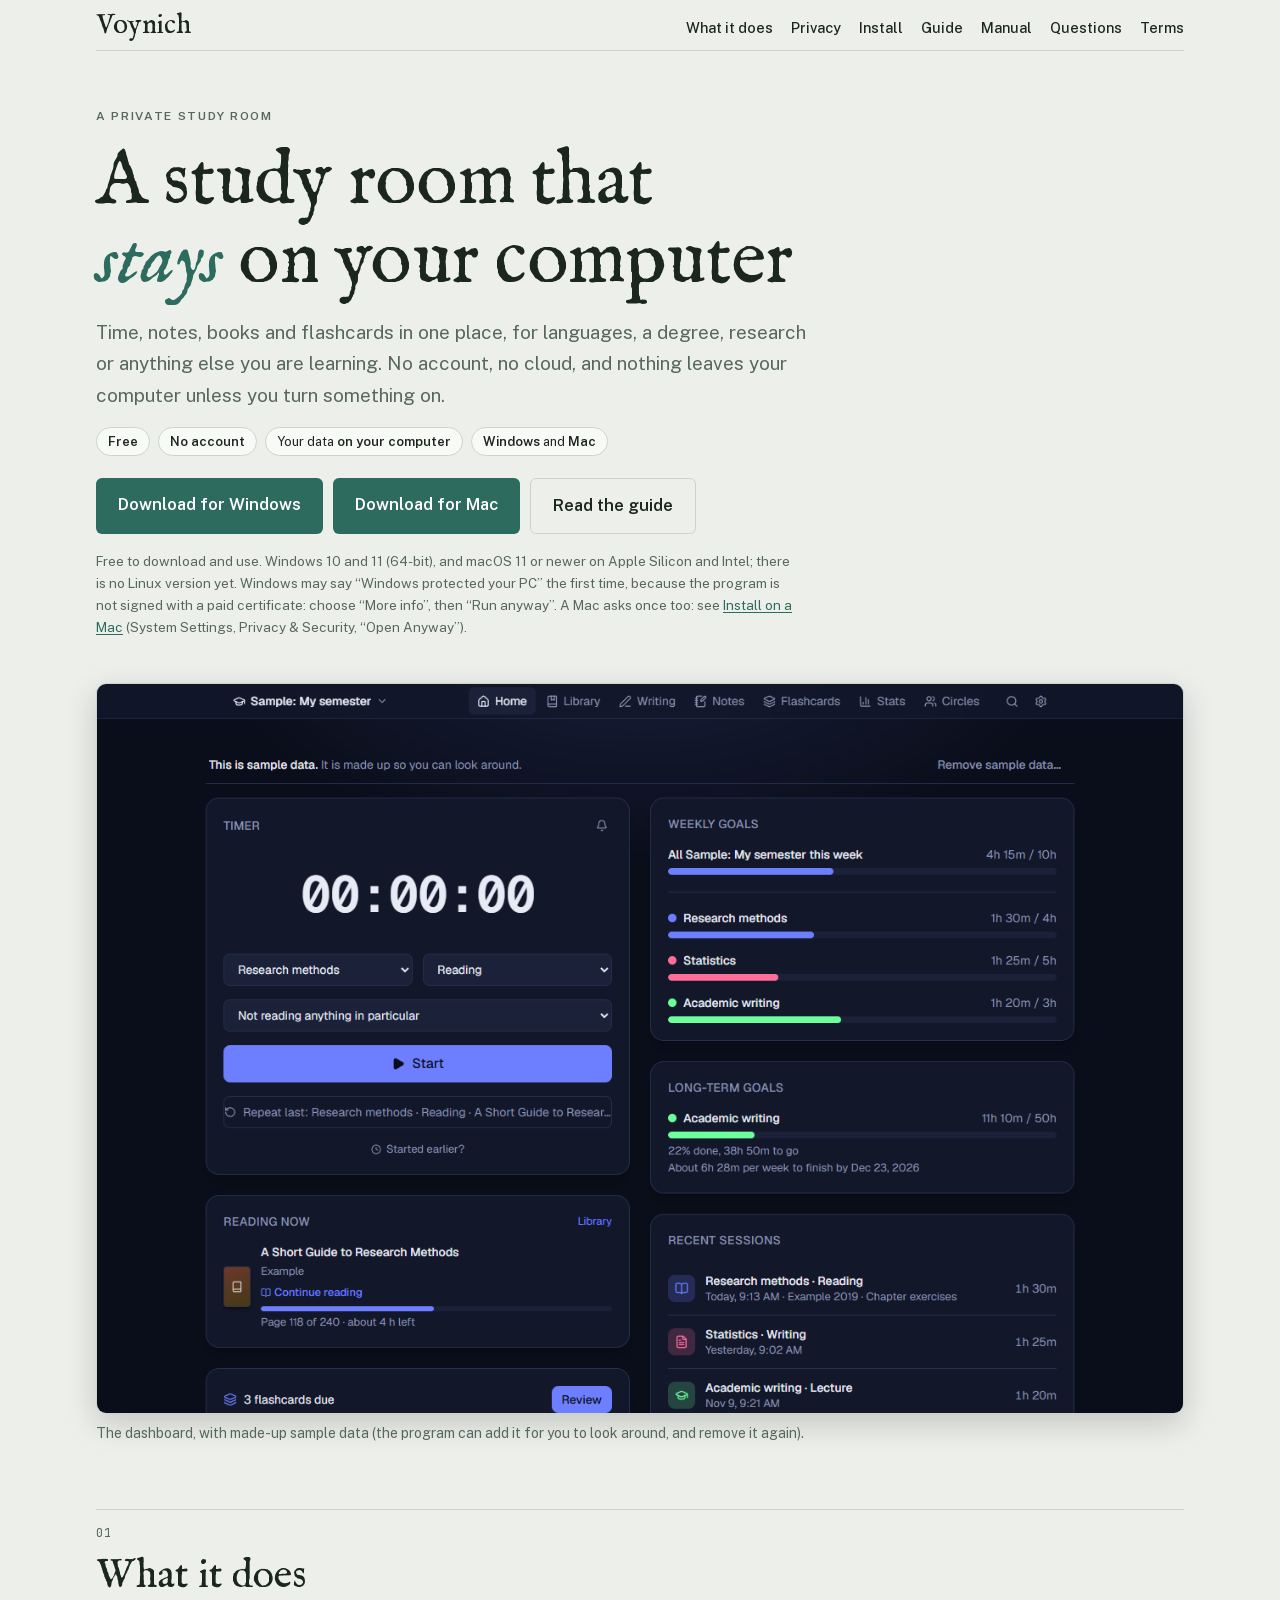
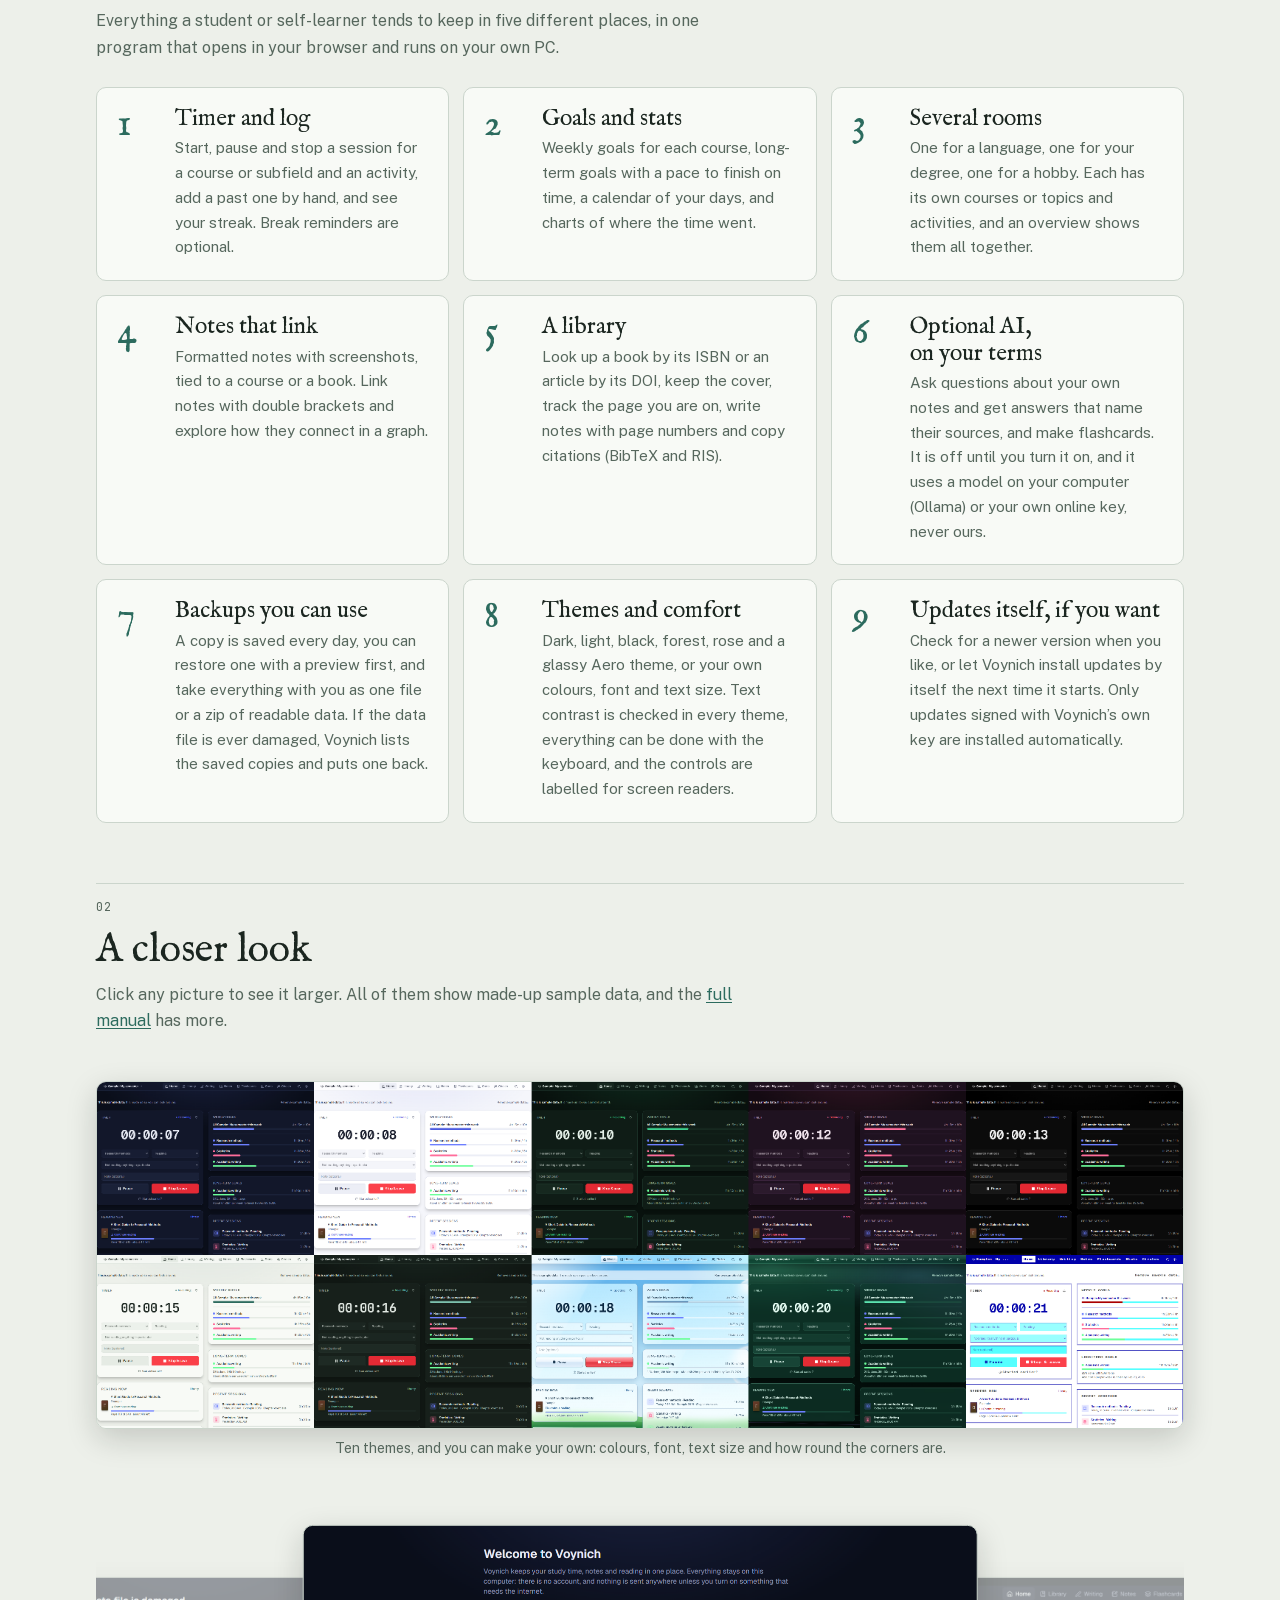
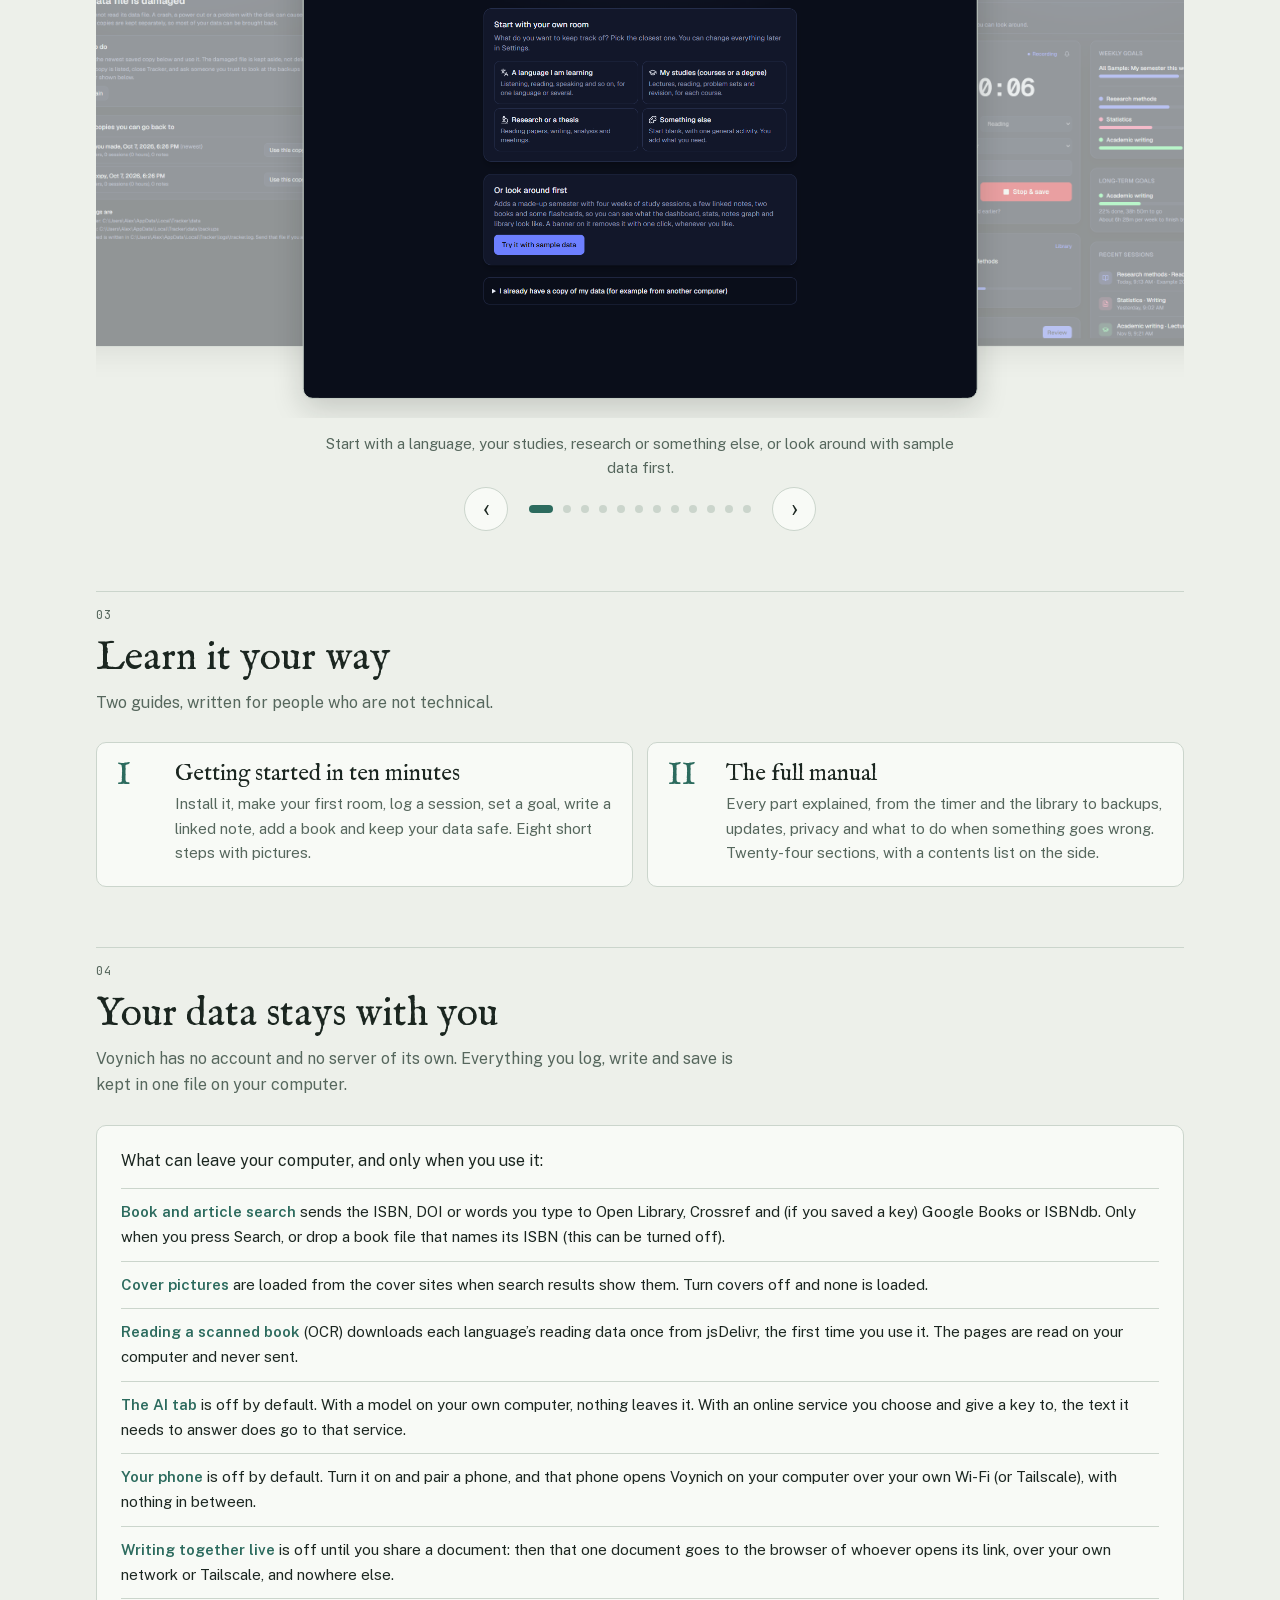
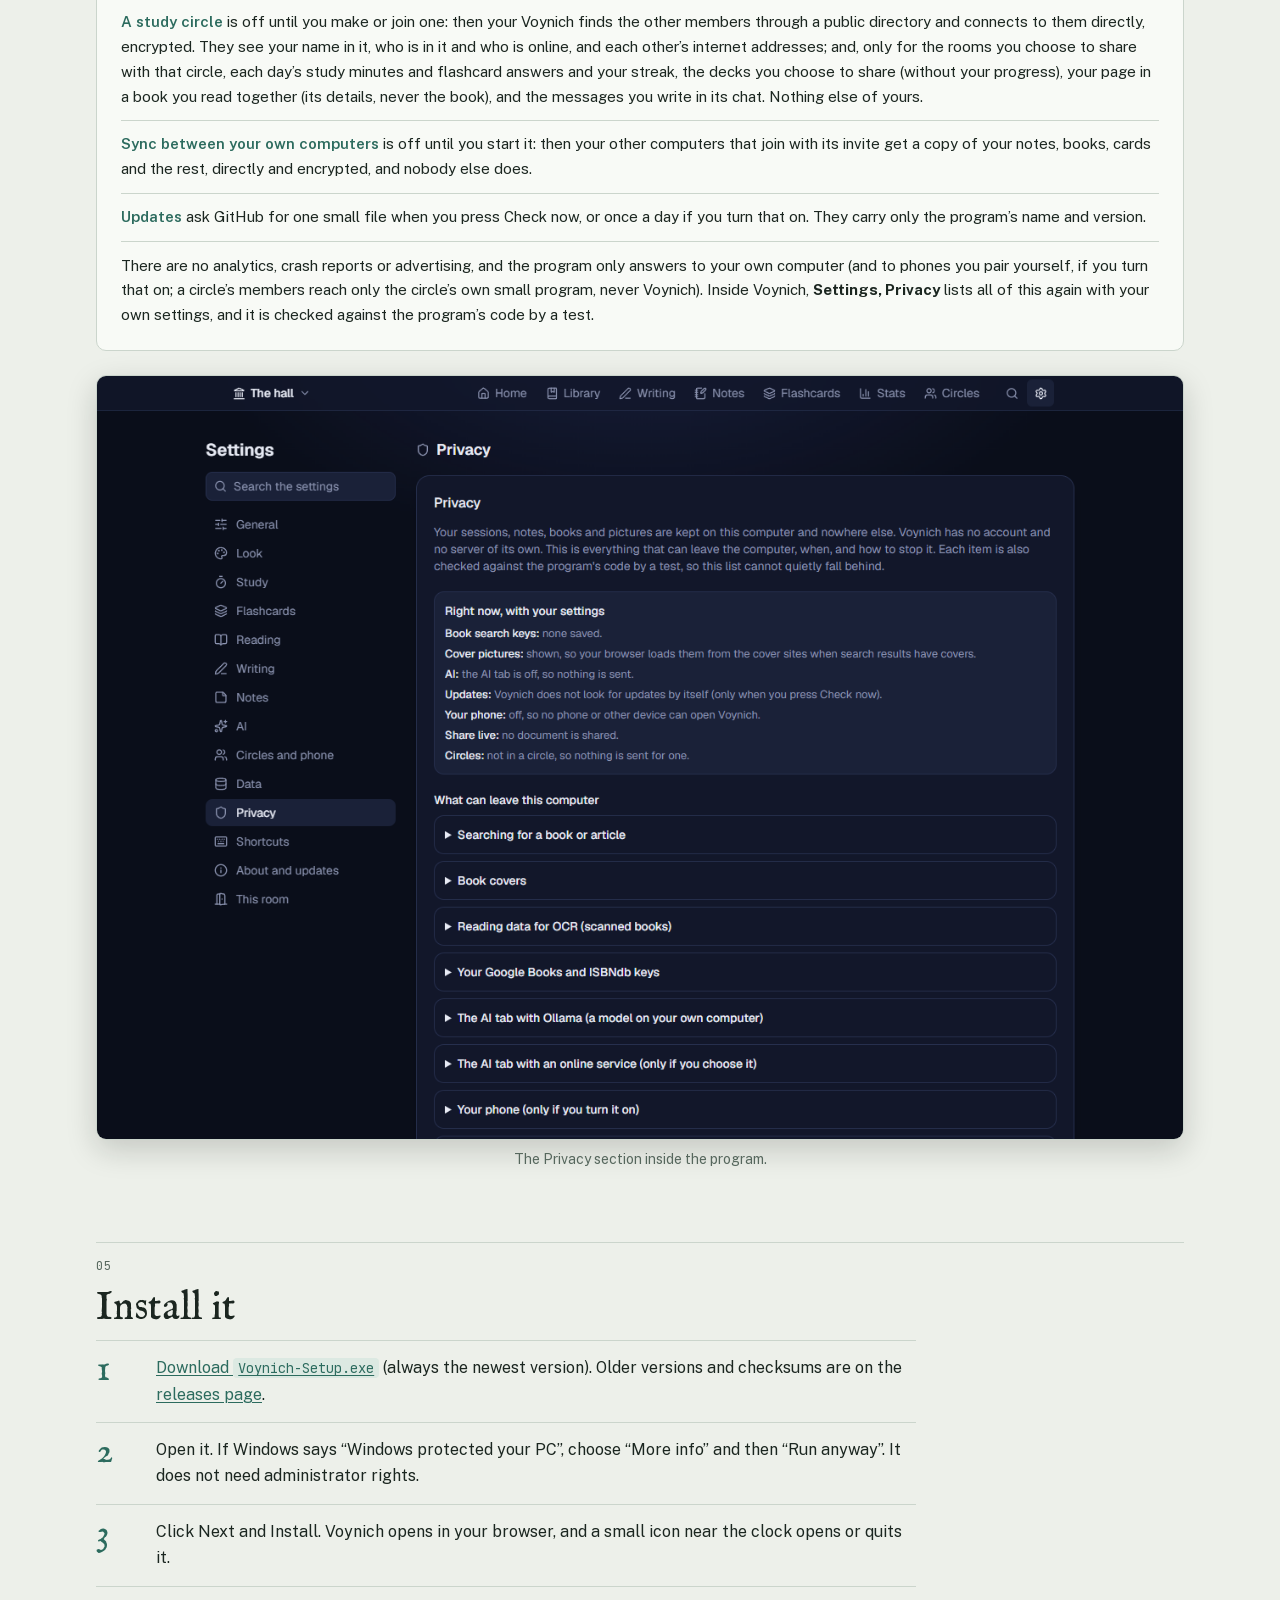
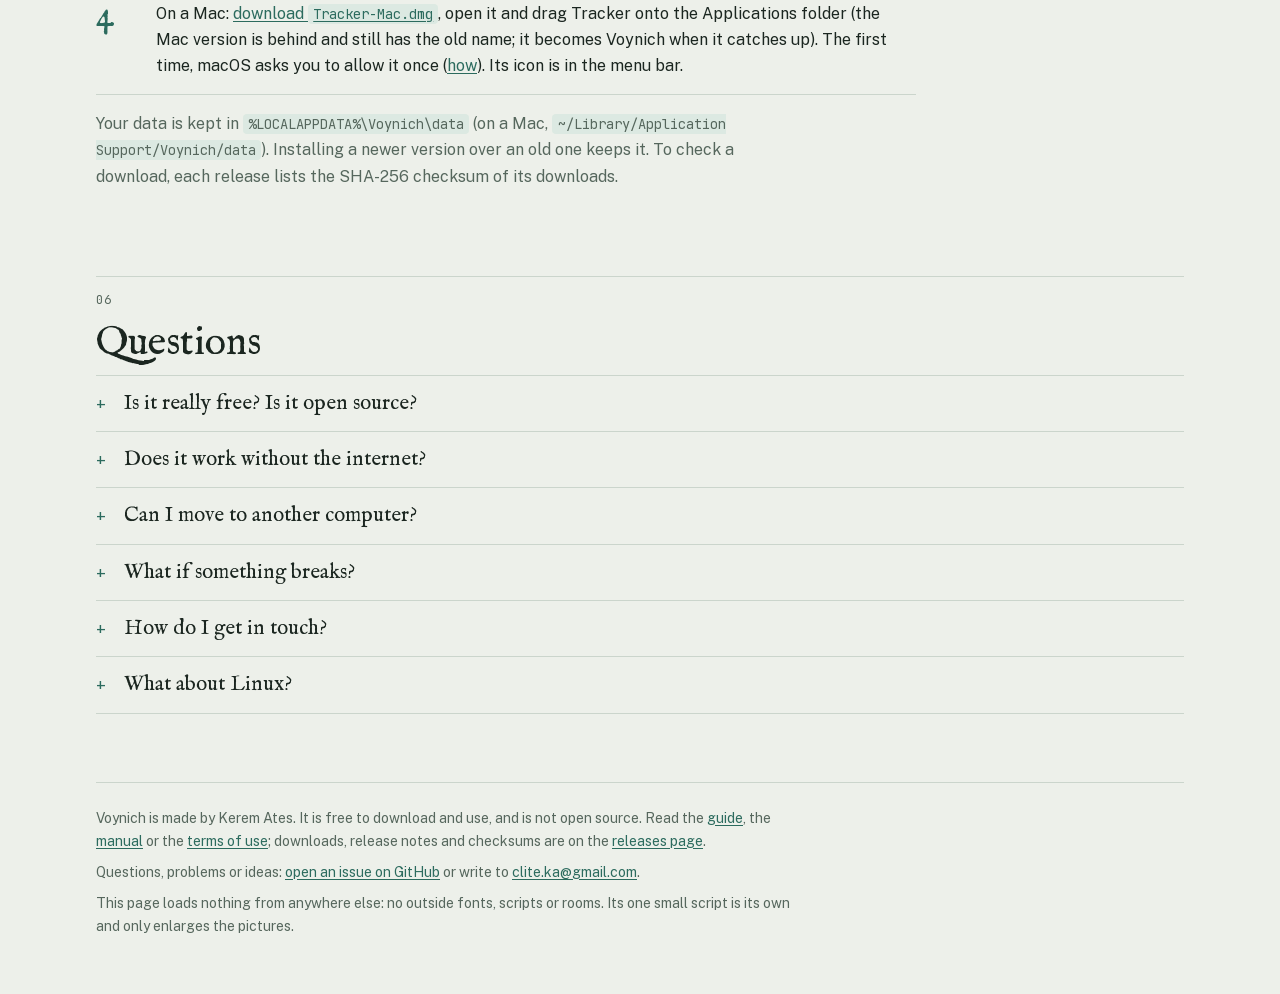
==== commit 99b350b3: "Update the site" ====
--- a/docs/index.html
+++ b/docs/index.html
@@ -202,6 +202,7 @@
           <li><strong>Your phone</strong> is off by default. Turn it on and pair a phone, and that phone opens Voynich on your computer over your own Wi-Fi (or Tailscale), with nothing in between.</li>
           <li><strong>Writing together live</strong> is off until you share a document: then that one document goes to the browser of whoever opens its link, over your own network or Tailscale, and nowhere else.</li>
           <li><strong>A study circle</strong> is off until you make or join one: then your Voynich finds the other members through a public directory and connects to them directly, encrypted. They see your name in it, who is in it and who is online, and each other&rsquo;s internet addresses; and, only for the rooms you choose to share with that circle, each day&rsquo;s study minutes and flashcard answers and your streak, the decks you choose to share (without your progress), your page in a book you read together (its details, never the book), and the messages you write in its chat. Nothing else of yours.</li>
+          <li><strong>Sync between your own computers</strong> is off until you start it: then your other computers that join with its invite get a copy of your notes, books, cards and the rest, directly and encrypted, and nobody else does.</li>
           <li><strong>Updates</strong> ask GitHub for one small file when you press Check now, or once a day if you turn that on. They carry only the program&rsquo;s name and version.</li>
         </ul>
         <p style="margin:12px 0 0">There are no analytics, crash reports or advertising, and the program only answers to your own computer (and to phones you pair yourself, if you turn that on; a circle&rsquo;s members reach only the circle&rsquo;s own small program, never Voynich). Inside Voynich, <strong>Settings, Privacy</strong> lists all of this again with your own settings, and it is checked against the program&rsquo;s code by a test.</p>
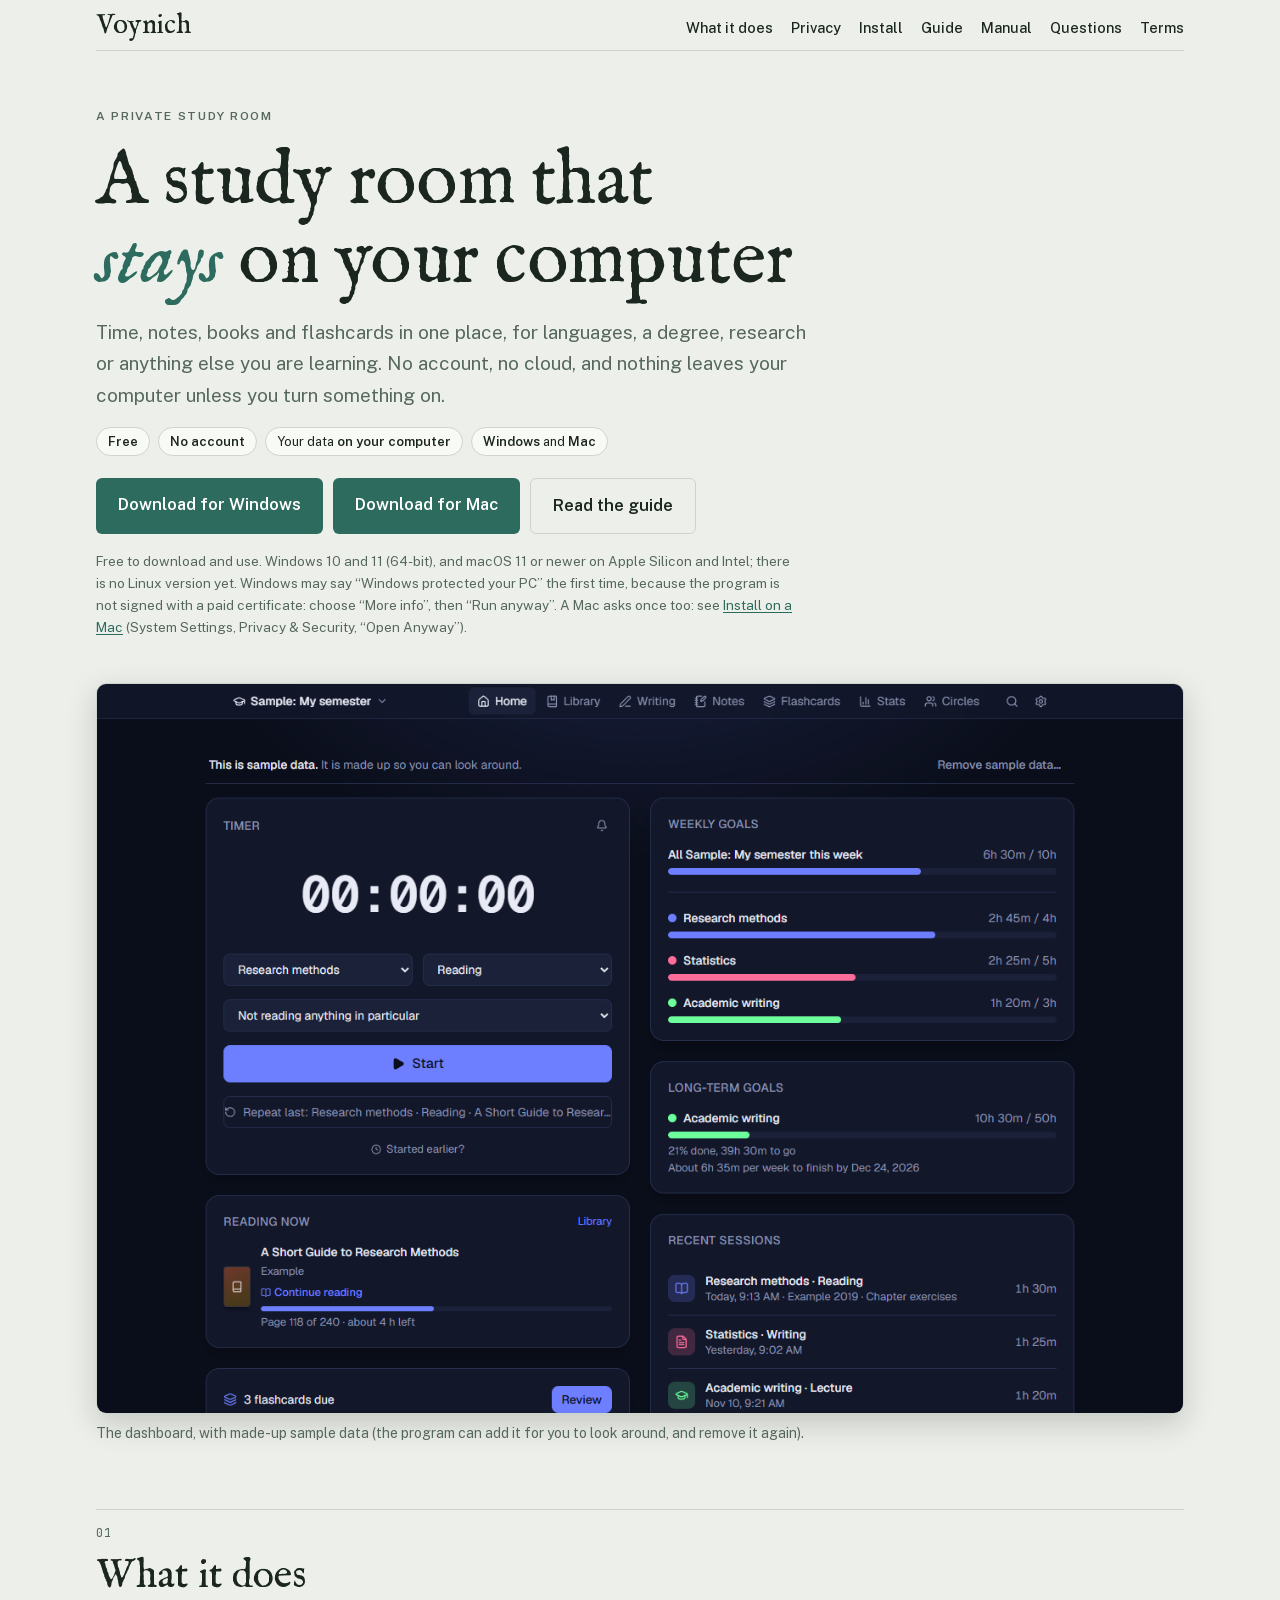
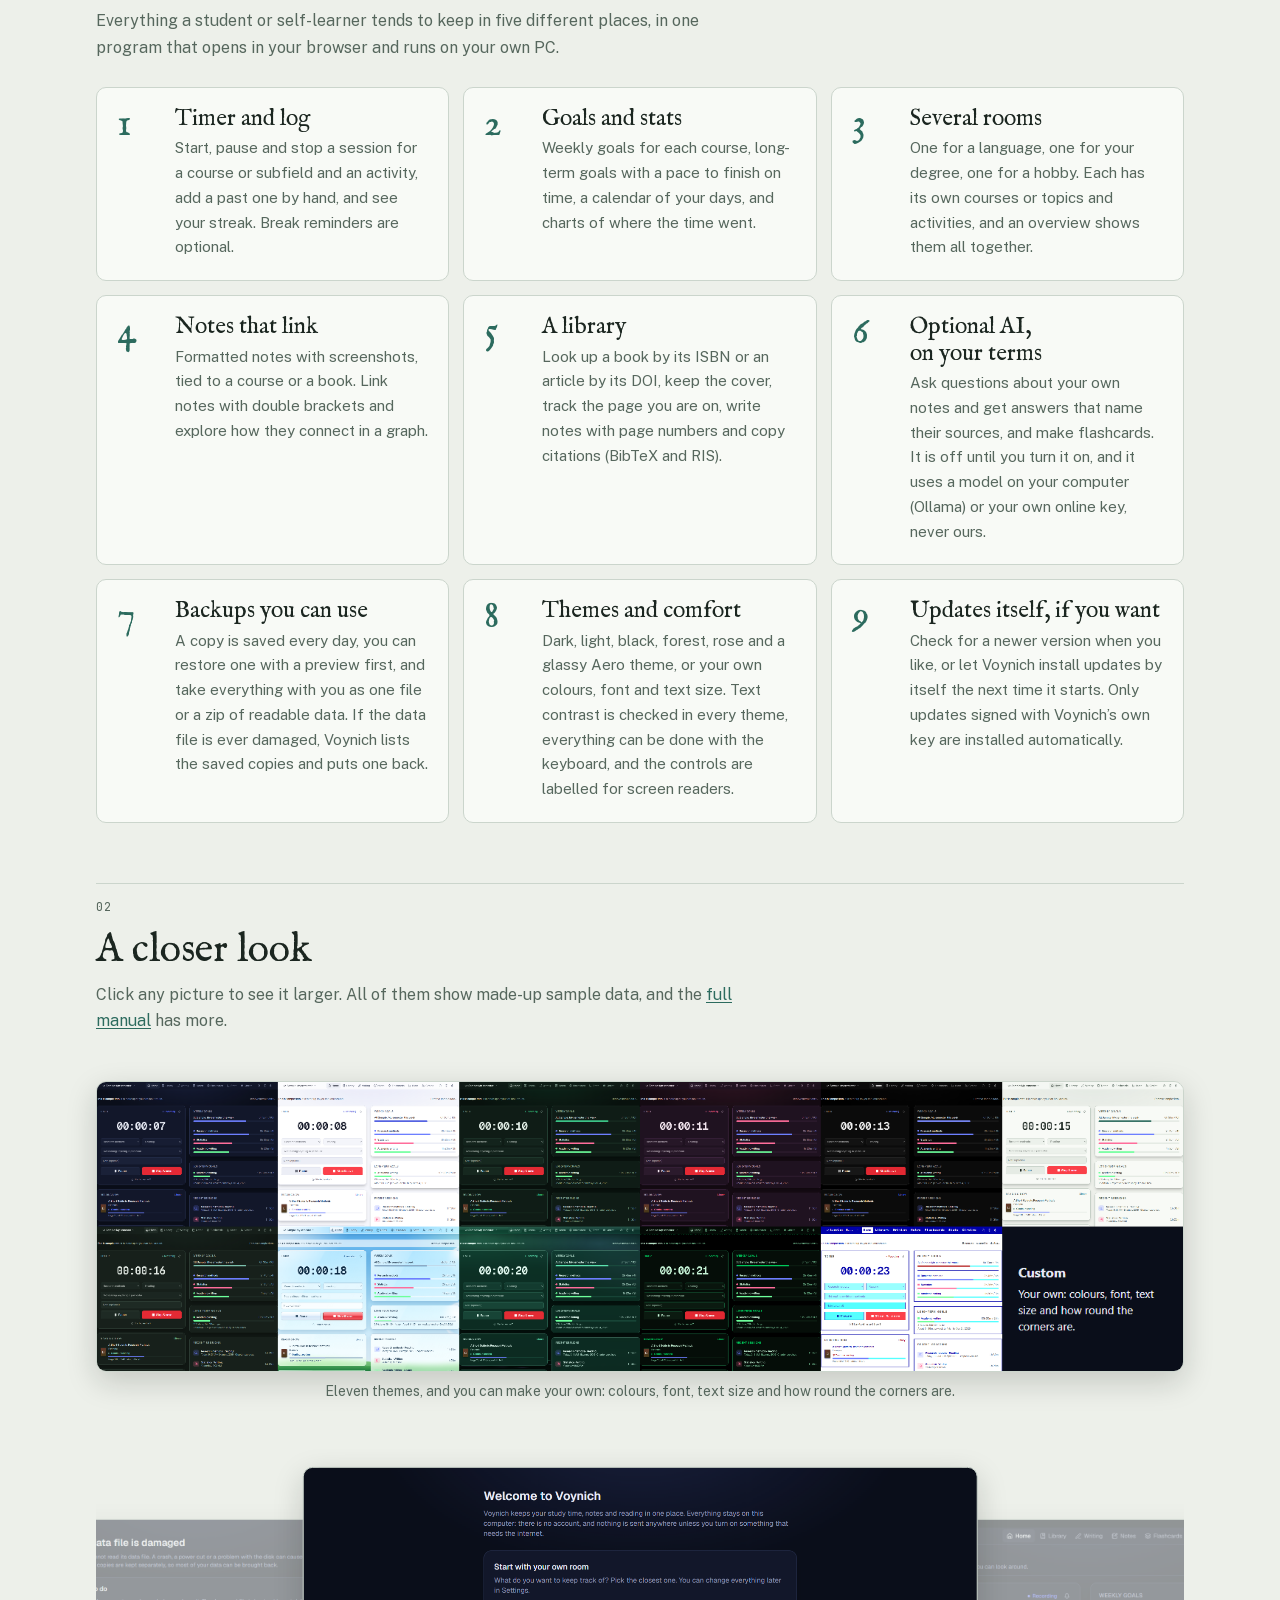
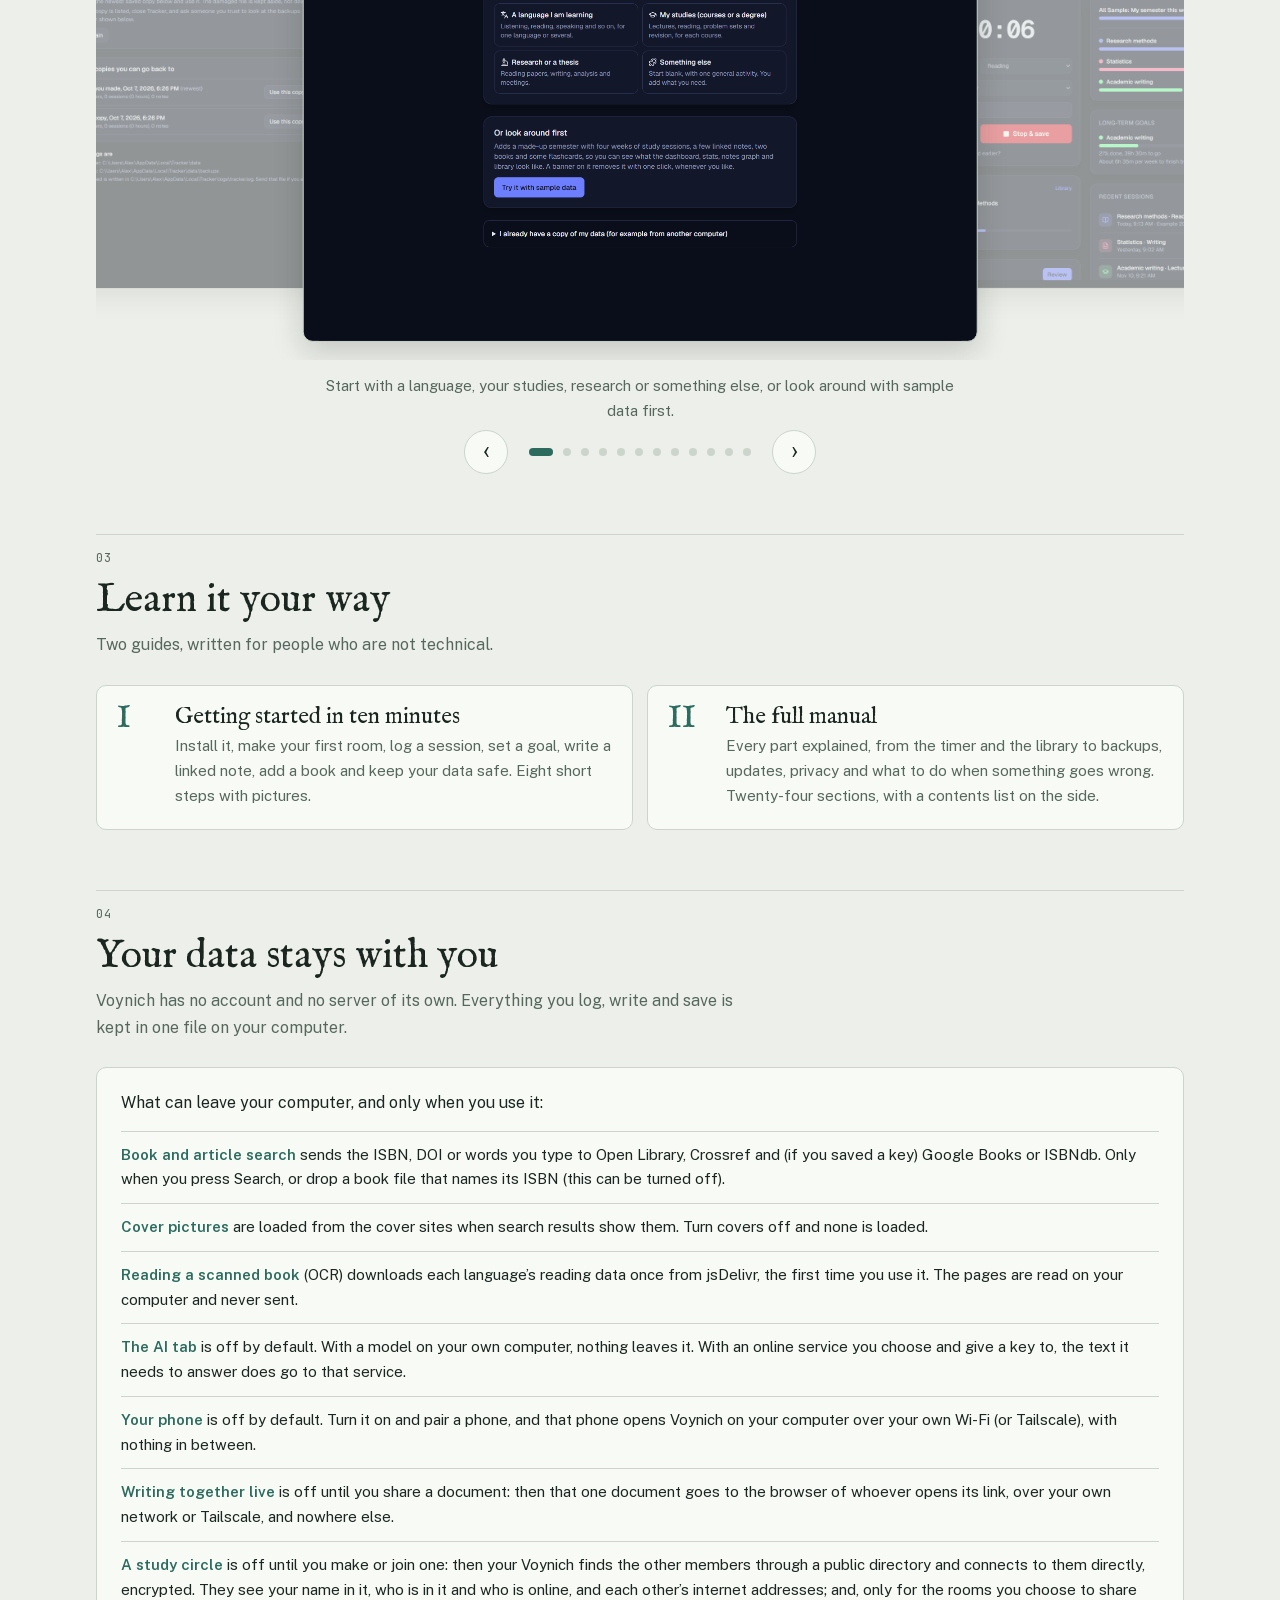
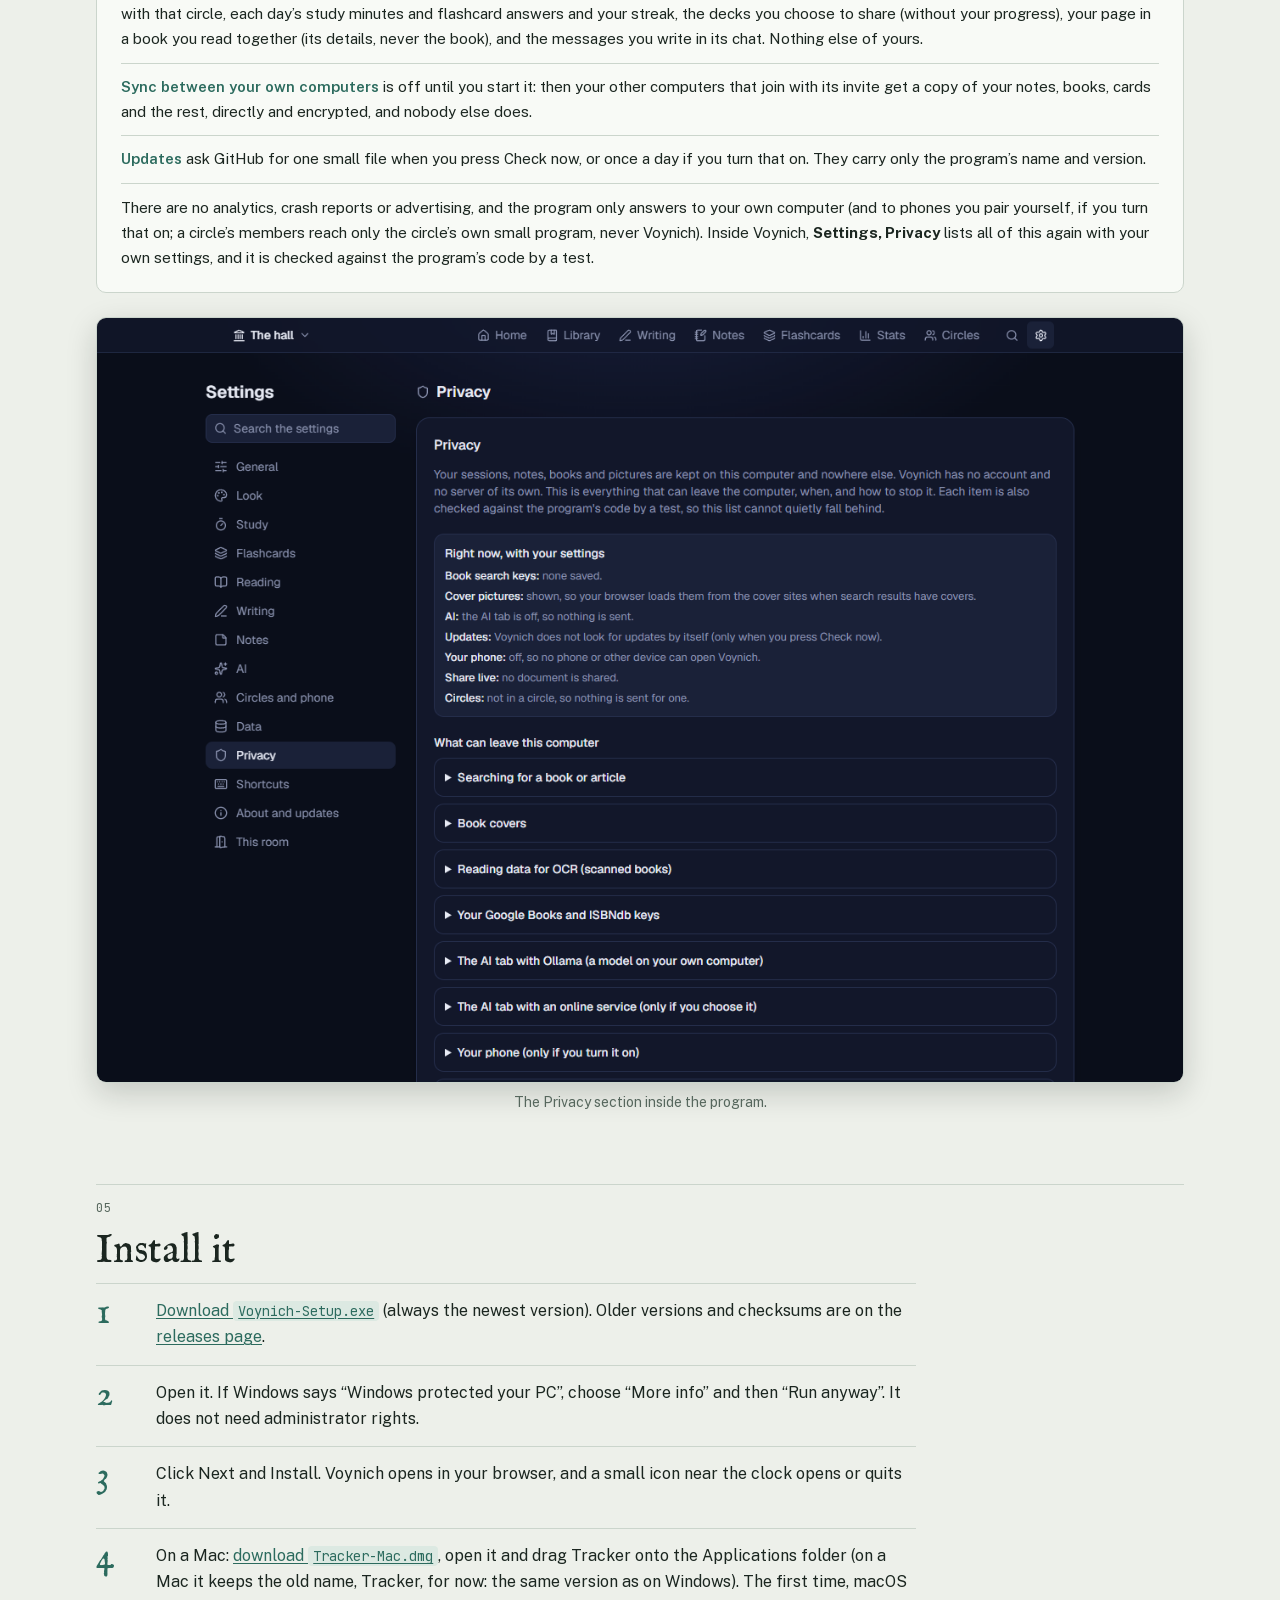
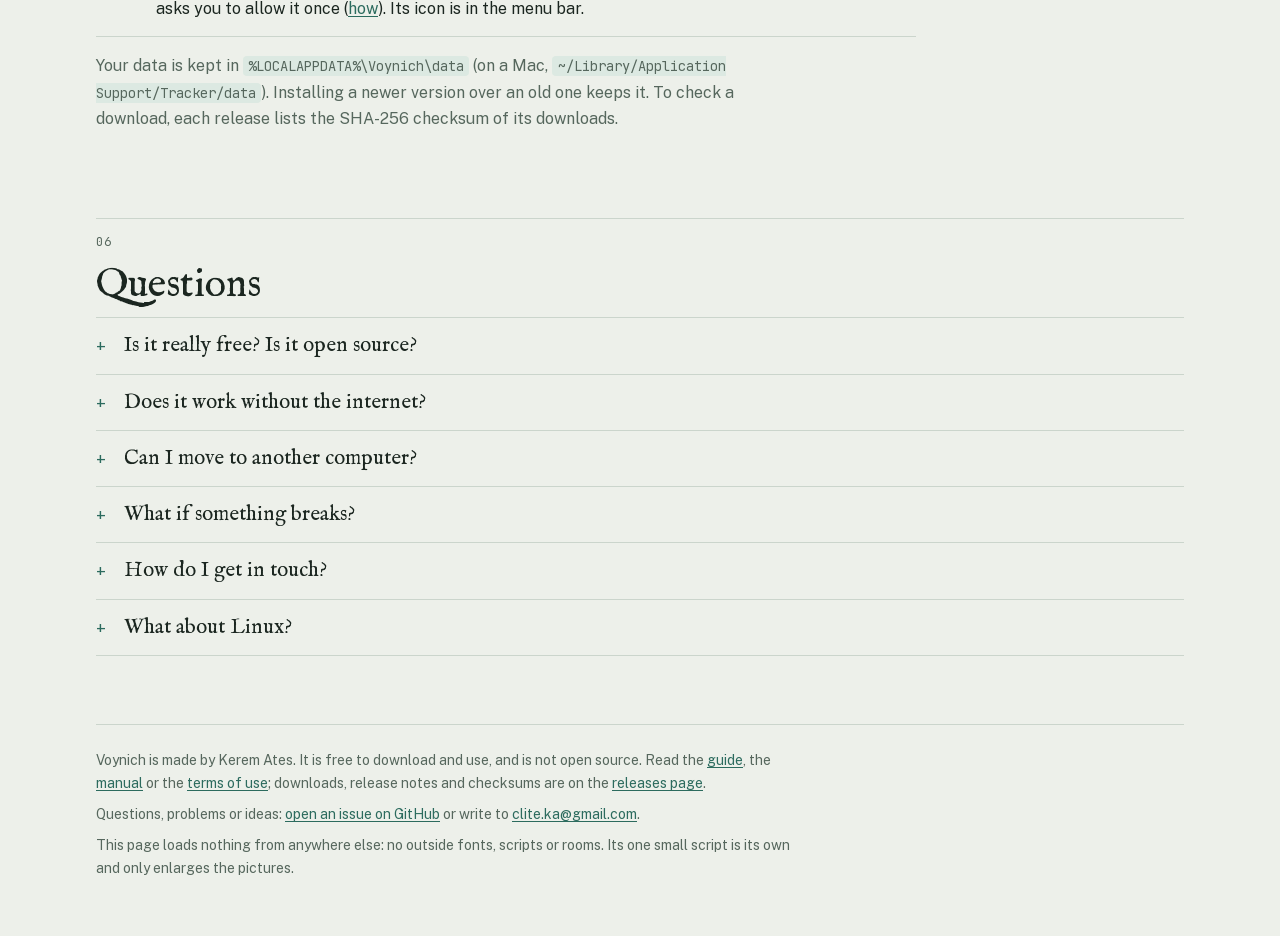
==== commit 5f41fe75: "Update the site" ====
--- a/docs/index.html
+++ b/docs/index.html
@@ -160,7 +160,7 @@
       <h2 id="look-title">A closer look</h2>
       <p class="section-lead">Click any picture to see it larger. All of them show made-up sample data, and the <a href="manual.html">full manual</a> has more.</p>
       <div class="gallery single">
-        <figure class="shot wide"><a class="zoom" href="img/themes.png"><img loading="lazy" src="img/themes.png" width="1472" height="470" alt="The same dashboard with a running timer in ten themes side by side: midnight, light, forest, rose, black, Folio, Folio Night, Aero Sky, Aero Aurora and TempleOS."></a><figcaption>Ten themes, and you can make your own: colours, font, text size and how round the corners are.</figcaption></figure>
+        <figure class="shot wide"><a class="zoom" href="img/themes.png"><img loading="lazy" src="img/themes.png" width="1472" height="392" alt="The same dashboard with a running timer in eleven themes side by side: midnight, light, forest, rose, black, Folio, Folio Night, Aero Sky, Aero Aurora, CCRU and TempleOS."></a><figcaption>Eleven themes, and you can make your own: colours, font, text size and how round the corners are.</figcaption></figure>
       </div>
       <div class="gallery" data-coverflow aria-label="Screenshots of Voynich" style="margin-top:36px">
         <figure class="shot"><a class="zoom" href="img/welcome.png"><img loading="lazy" src="img/welcome.png" width="1280" height="940" alt="The Voynich welcome page: four starting points (a language, my studies, research or a thesis, something else) and a button to try it with sample data."></a><figcaption>Start with a language, your studies, research or something else, or look around with sample data first.</figcaption></figure>
@@ -217,9 +217,9 @@
         <li><a href="https://github.com/cliteka-cell/voynich-releases/releases/latest/download/Voynich-Setup.exe">Download <code>Voynich-Setup.exe</code></a> (always the newest version). Older versions and checksums are on the <a href="https://github.com/cliteka-cell/voynich-releases/releases">releases page</a>.</li>
         <li>Open it. If Windows says &ldquo;Windows protected your PC&rdquo;, choose &ldquo;More info&rdquo; and then &ldquo;Run anyway&rdquo;. It does not need administrator rights.</li>
         <li>Click Next and Install. Voynich opens in your browser, and a small icon near the clock opens or quits it.</li>
-        <li>On a Mac: <a href="https://github.com/cliteka-cell/voynich-releases/releases/latest/download/Tracker-Mac.dmg">download <code>Tracker-Mac.dmg</code></a>, open it and drag Tracker onto the Applications folder (the Mac version is behind and still has the old name; it becomes Voynich when it catches up). The first time, macOS asks you to allow it once (<a href="manual.html#mac">how</a>). Its icon is in the menu bar.</li>
+        <li>On a Mac: <a href="https://github.com/cliteka-cell/voynich-releases/releases/latest/download/Tracker-Mac.dmg">download <code>Tracker-Mac.dmg</code></a>, open it and drag Tracker onto the Applications folder (on a Mac it keeps the old name, Tracker, for now: the same version as on Windows). The first time, macOS asks you to allow it once (<a href="manual.html#mac">how</a>). Its icon is in the menu bar.</li>
       </ol>
-      <p class="section-lead" style="margin-top:16px">Your data is kept in <code>%LOCALAPPDATA%\Voynich\data</code> (on a Mac, <code>~/Library/Application Support/Voynich/data</code>). Installing a newer version over an old one keeps it. To check a download, each release lists the SHA-256 checksum of its downloads.</p>
+      <p class="section-lead" style="margin-top:16px">Your data is kept in <code>%LOCALAPPDATA%\Voynich\data</code> (on a Mac, <code>~/Library/Application Support/Tracker/data</code>). Installing a newer version over an old one keeps it. To check a download, each release lists the SHA-256 checksum of its downloads.</p>
     </section>
 
     <section id="questions" aria-labelledby="questions-title">
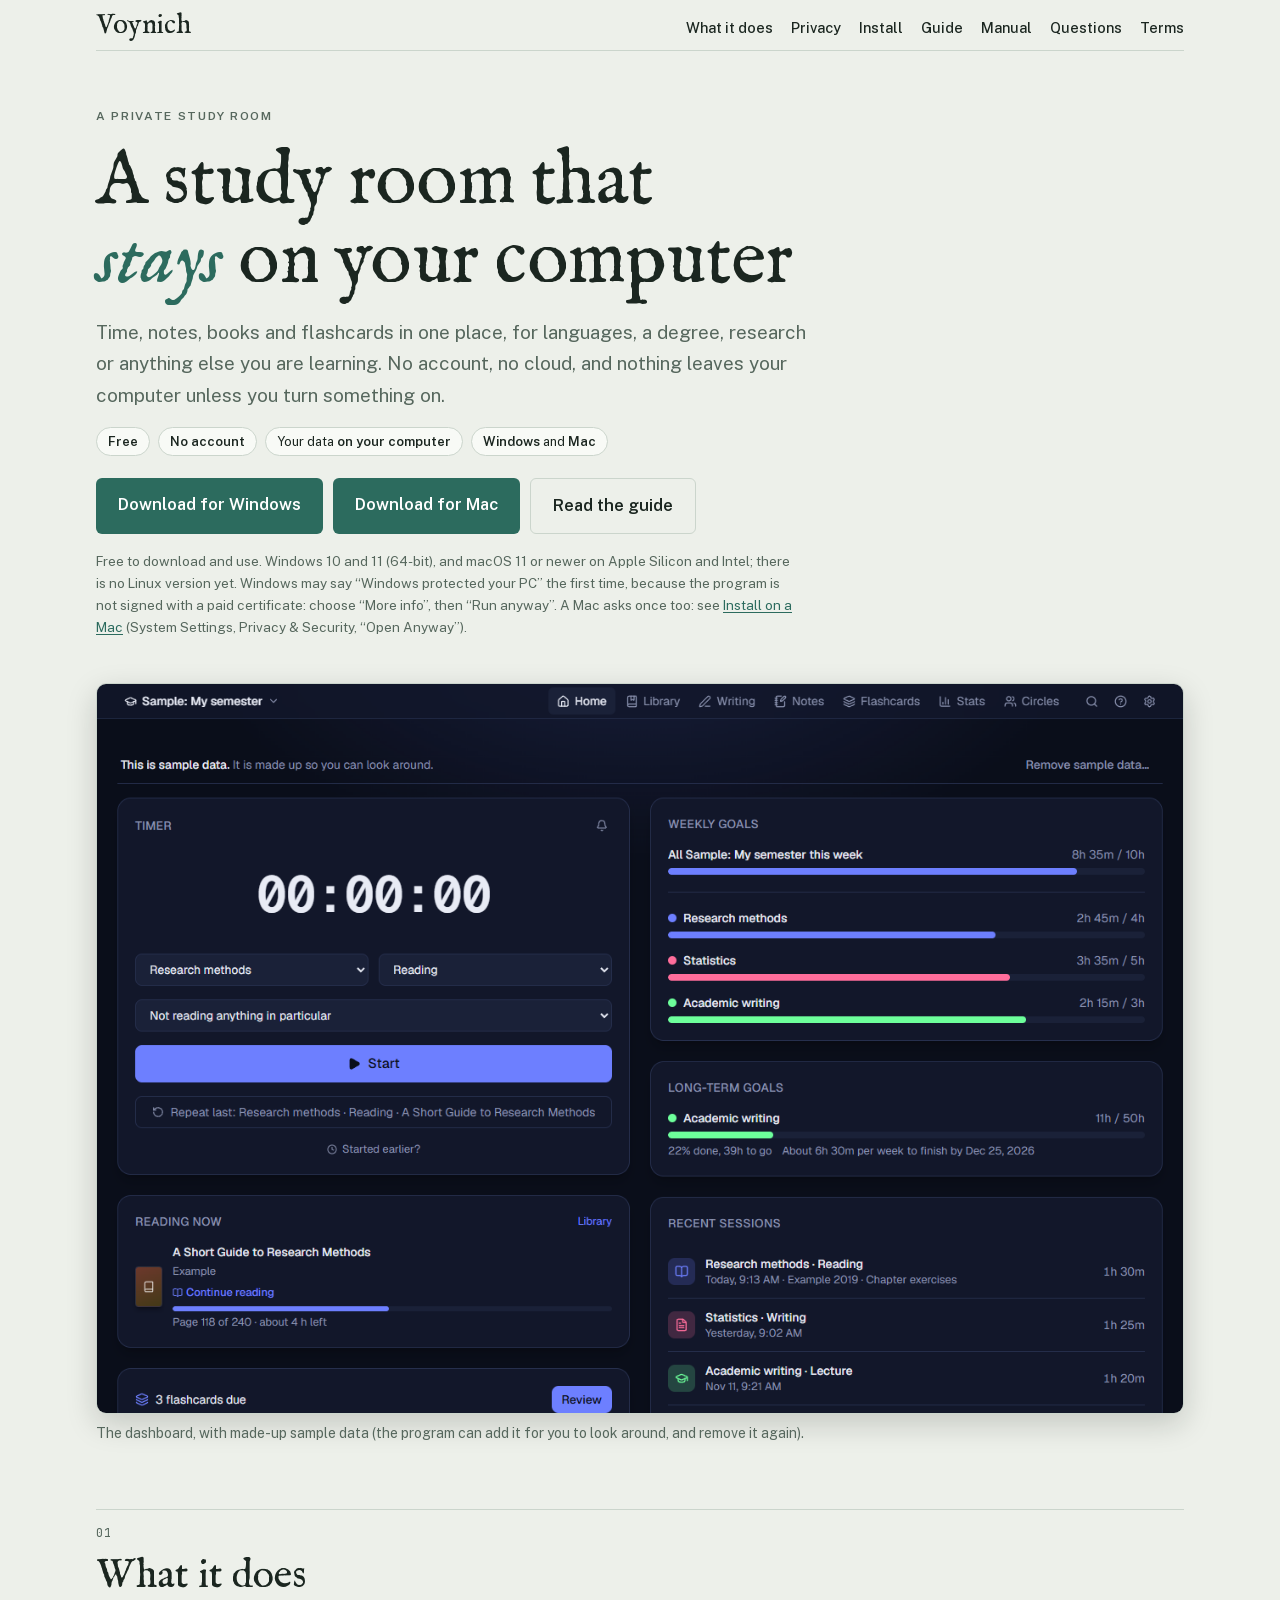
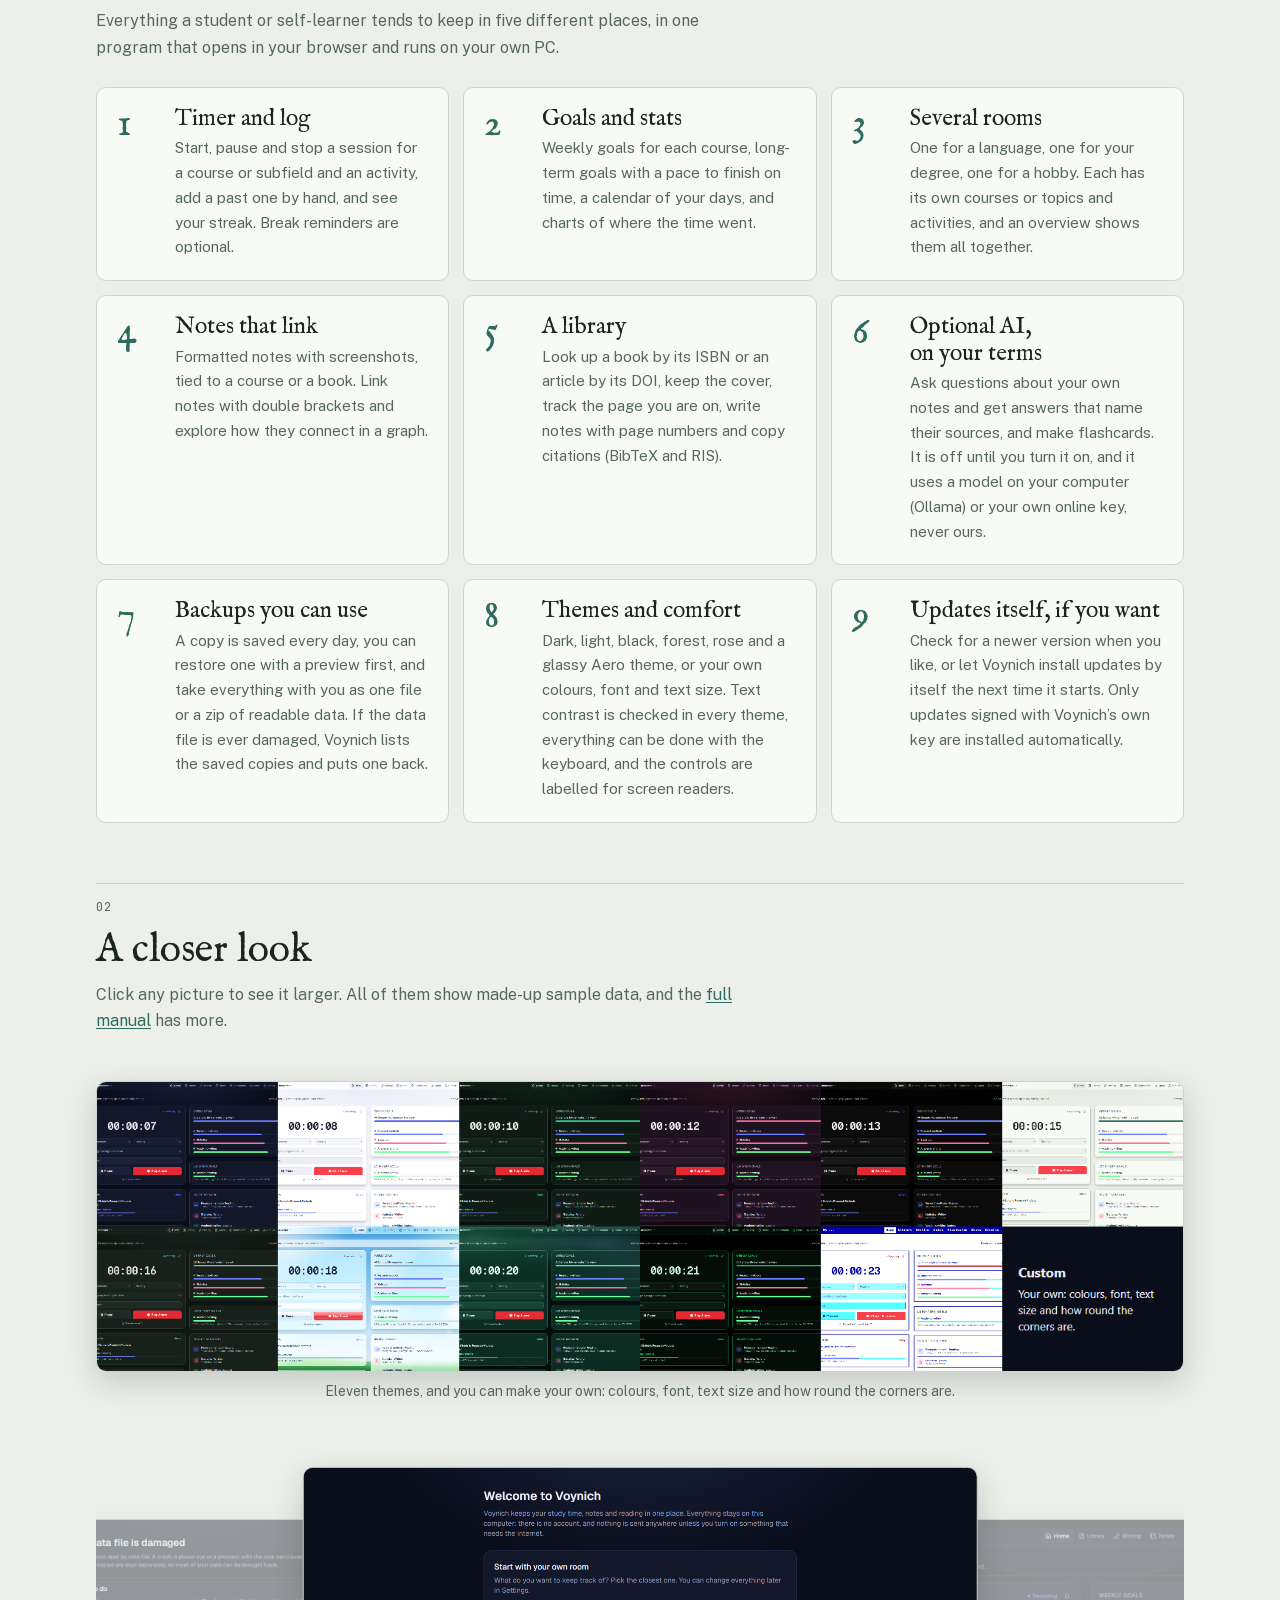
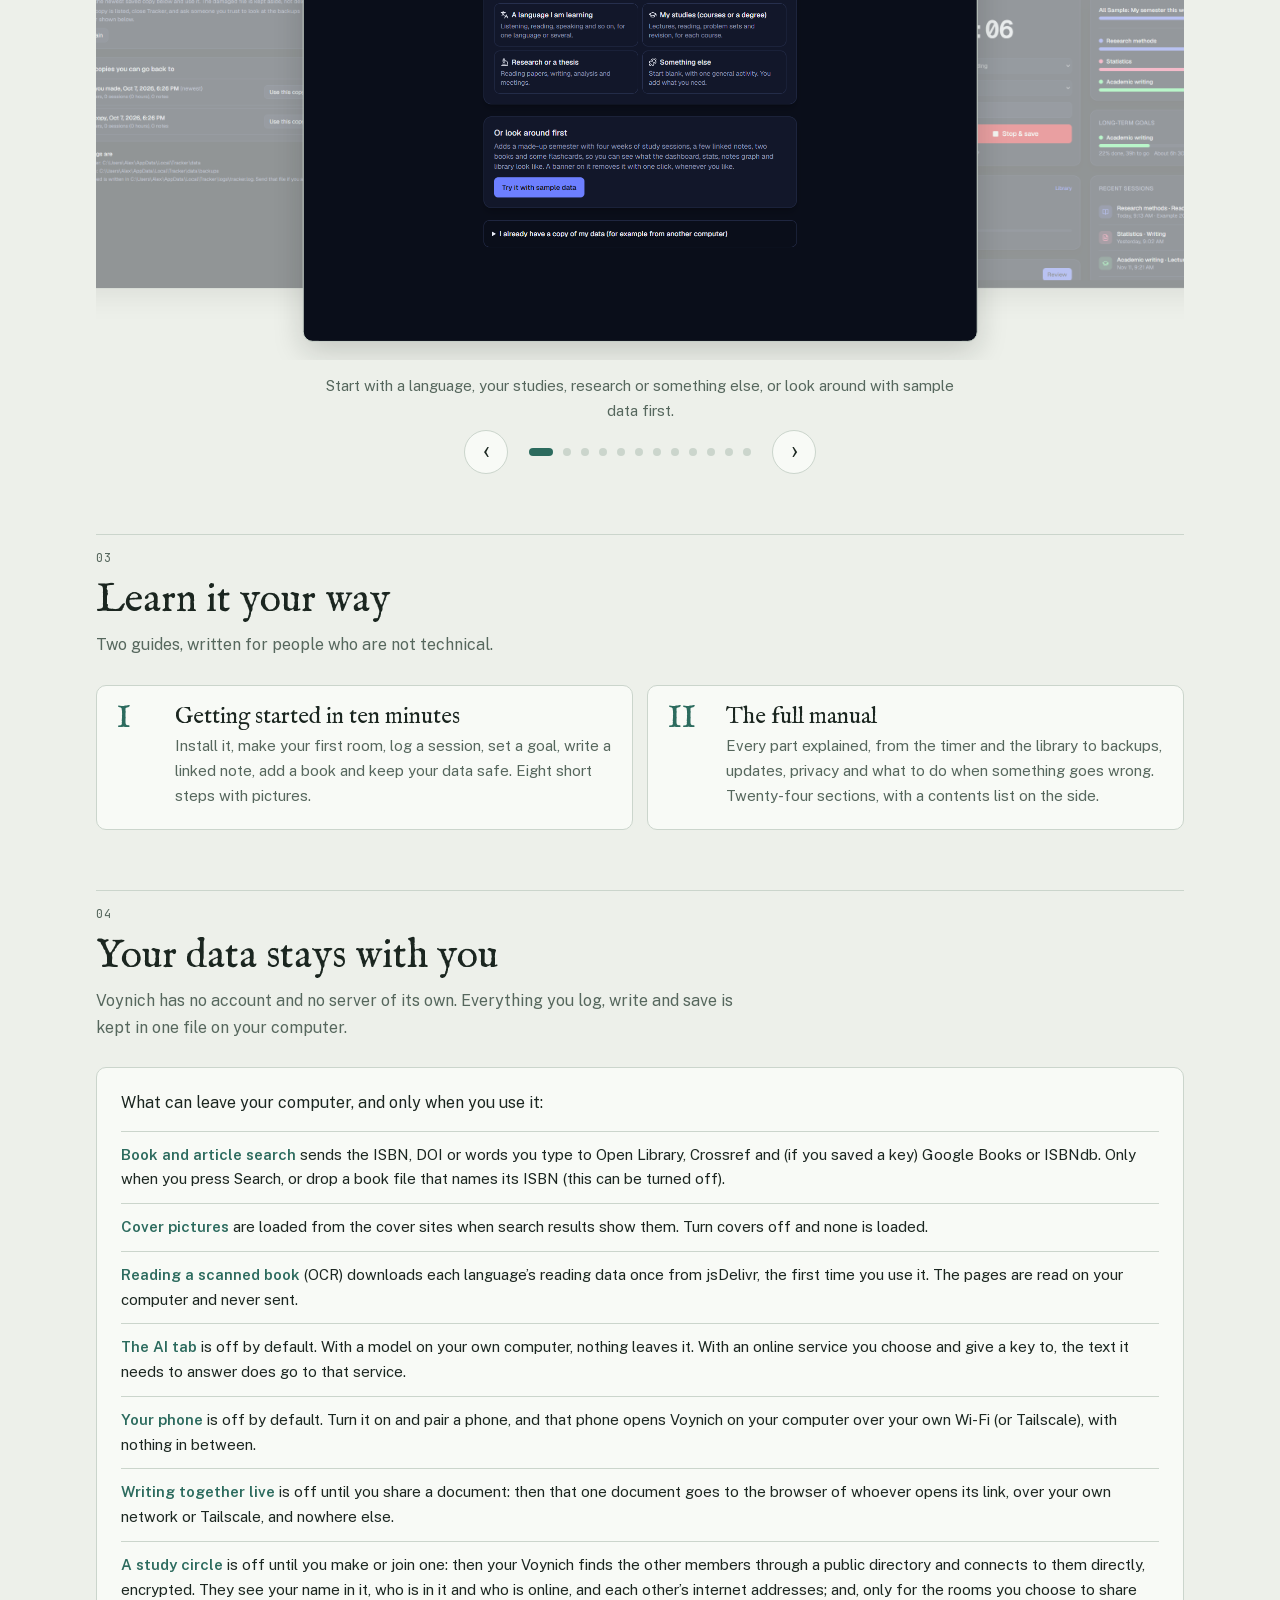
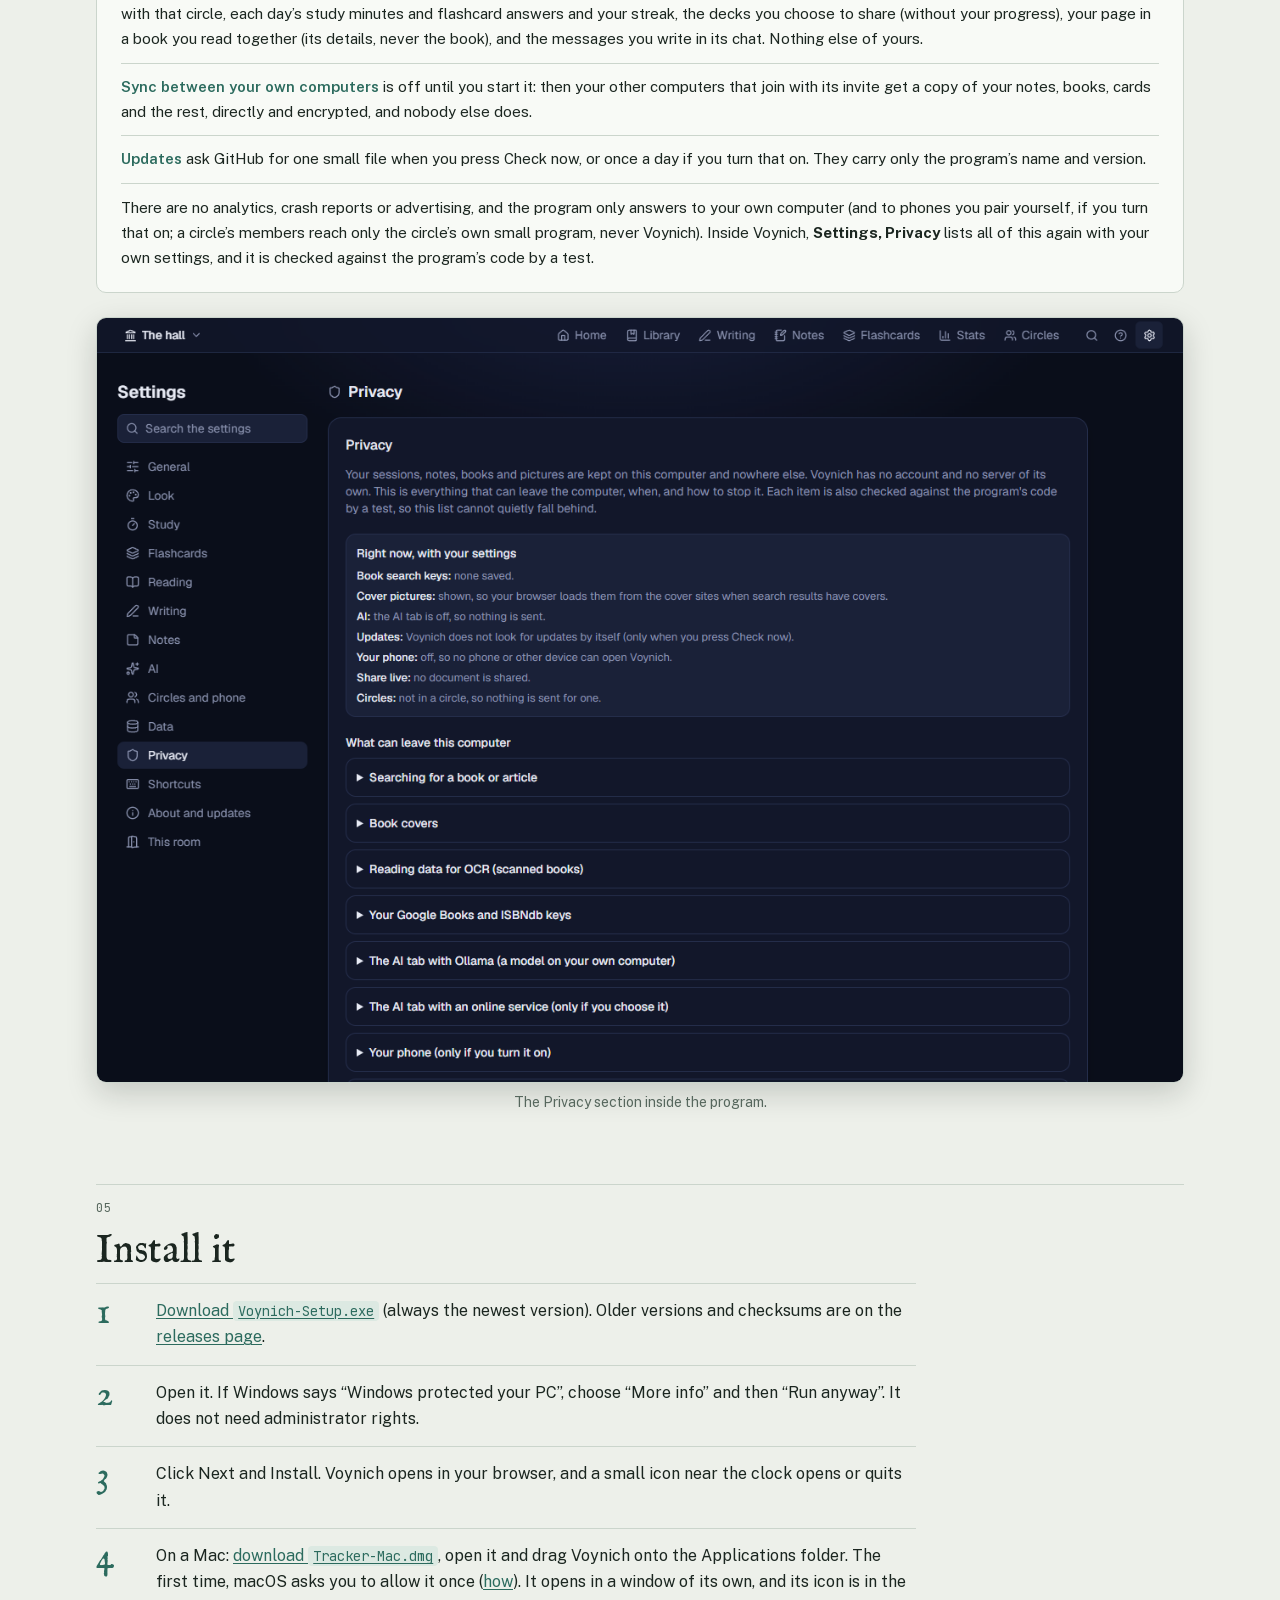
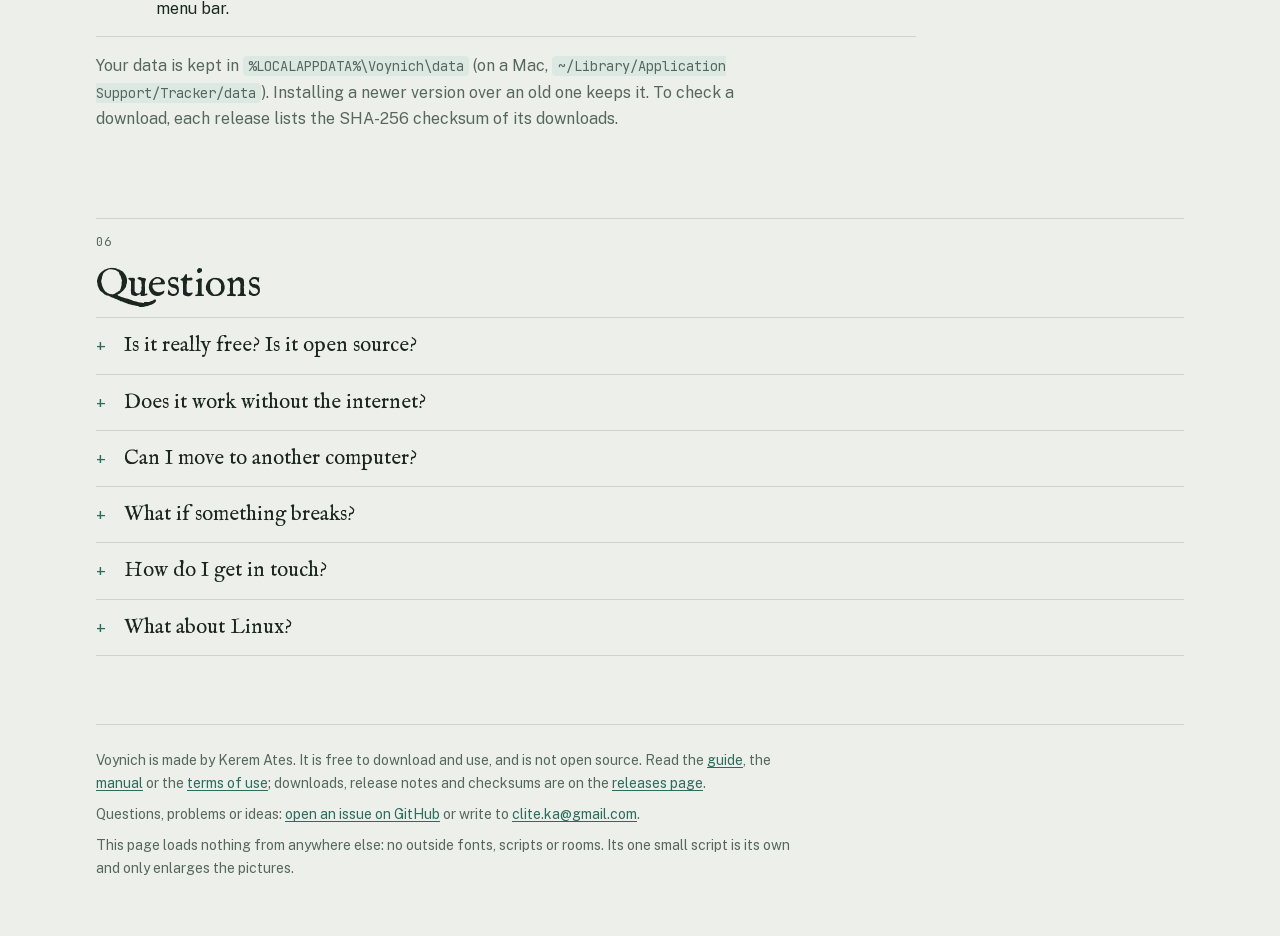
==== commit 0507c34e: "Update the site" ====
--- a/docs/index.html
+++ b/docs/index.html
@@ -217,7 +217,7 @@
         <li><a href="https://github.com/cliteka-cell/voynich-releases/releases/latest/download/Voynich-Setup.exe">Download <code>Voynich-Setup.exe</code></a> (always the newest version). Older versions and checksums are on the <a href="https://github.com/cliteka-cell/voynich-releases/releases">releases page</a>.</li>
         <li>Open it. If Windows says &ldquo;Windows protected your PC&rdquo;, choose &ldquo;More info&rdquo; and then &ldquo;Run anyway&rdquo;. It does not need administrator rights.</li>
         <li>Click Next and Install. Voynich opens in your browser, and a small icon near the clock opens or quits it.</li>
-        <li>On a Mac: <a href="https://github.com/cliteka-cell/voynich-releases/releases/latest/download/Tracker-Mac.dmg">download <code>Tracker-Mac.dmg</code></a>, open it and drag Tracker onto the Applications folder (on a Mac it keeps the old name, Tracker, for now: the same version as on Windows). The first time, macOS asks you to allow it once (<a href="manual.html#mac">how</a>). Its icon is in the menu bar.</li>
+        <li>On a Mac: <a href="https://github.com/cliteka-cell/voynich-releases/releases/latest/download/Tracker-Mac.dmg">download <code>Tracker-Mac.dmg</code></a>, open it and drag Voynich onto the Applications folder. The first time, macOS asks you to allow it once (<a href="manual.html#mac">how</a>). It opens in a window of its own, and its icon is in the menu bar.</li>
       </ol>
       <p class="section-lead" style="margin-top:16px">Your data is kept in <code>%LOCALAPPDATA%\Voynich\data</code> (on a Mac, <code>~/Library/Application Support/Tracker/data</code>). Installing a newer version over an old one keeps it. To check a download, each release lists the SHA-256 checksum of its downloads.</p>
     </section>
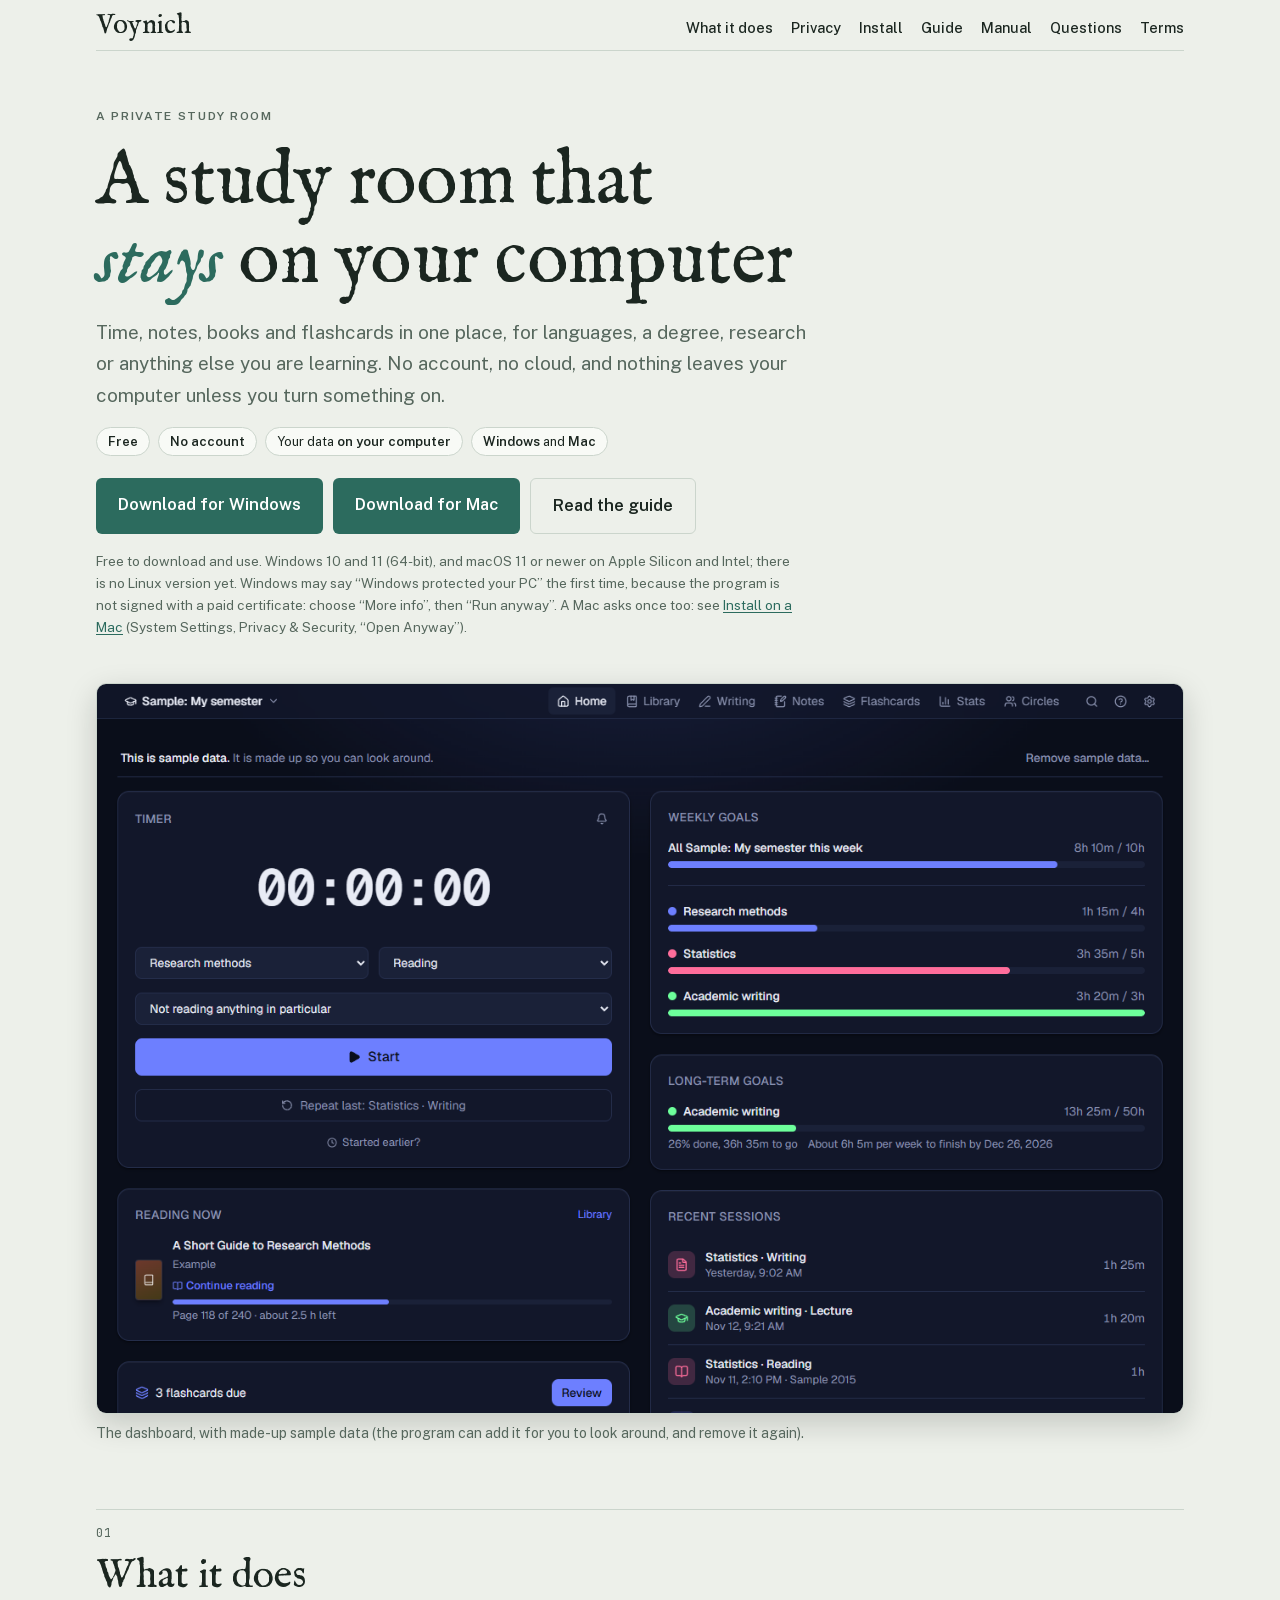
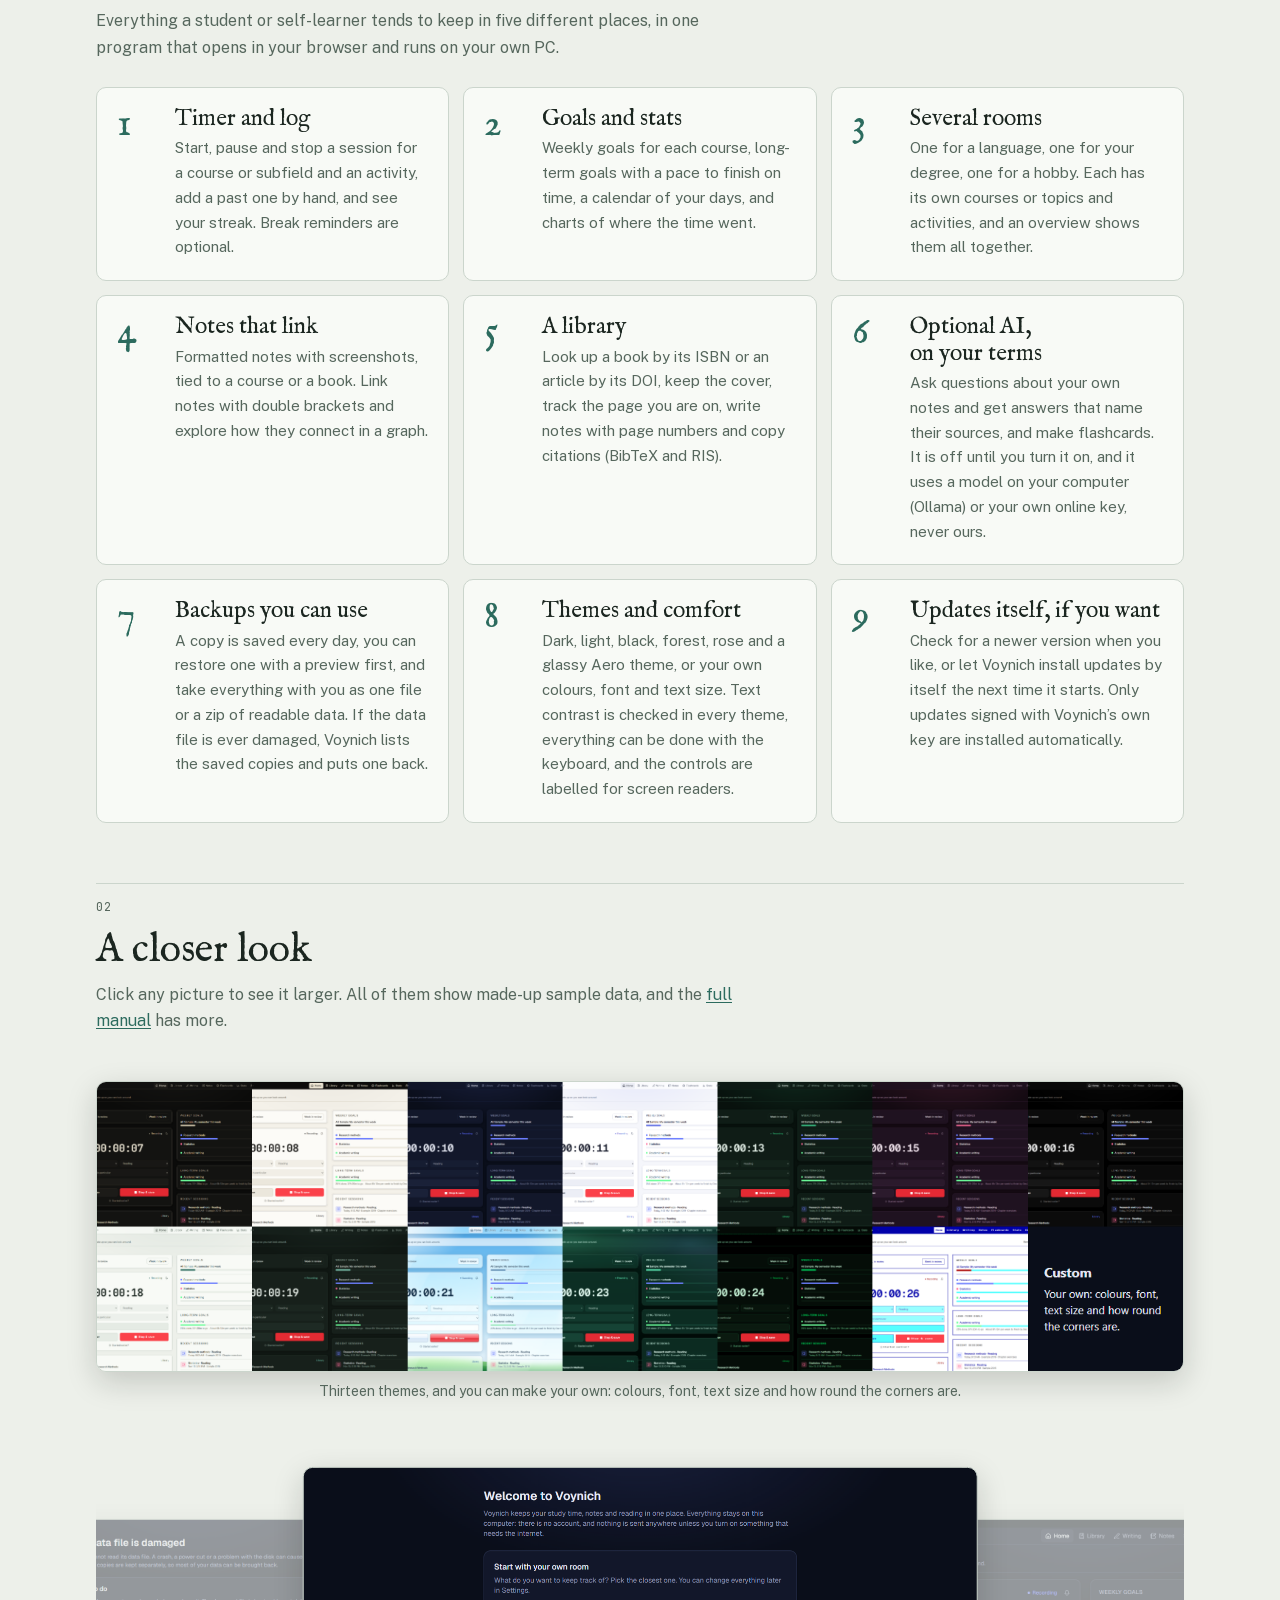
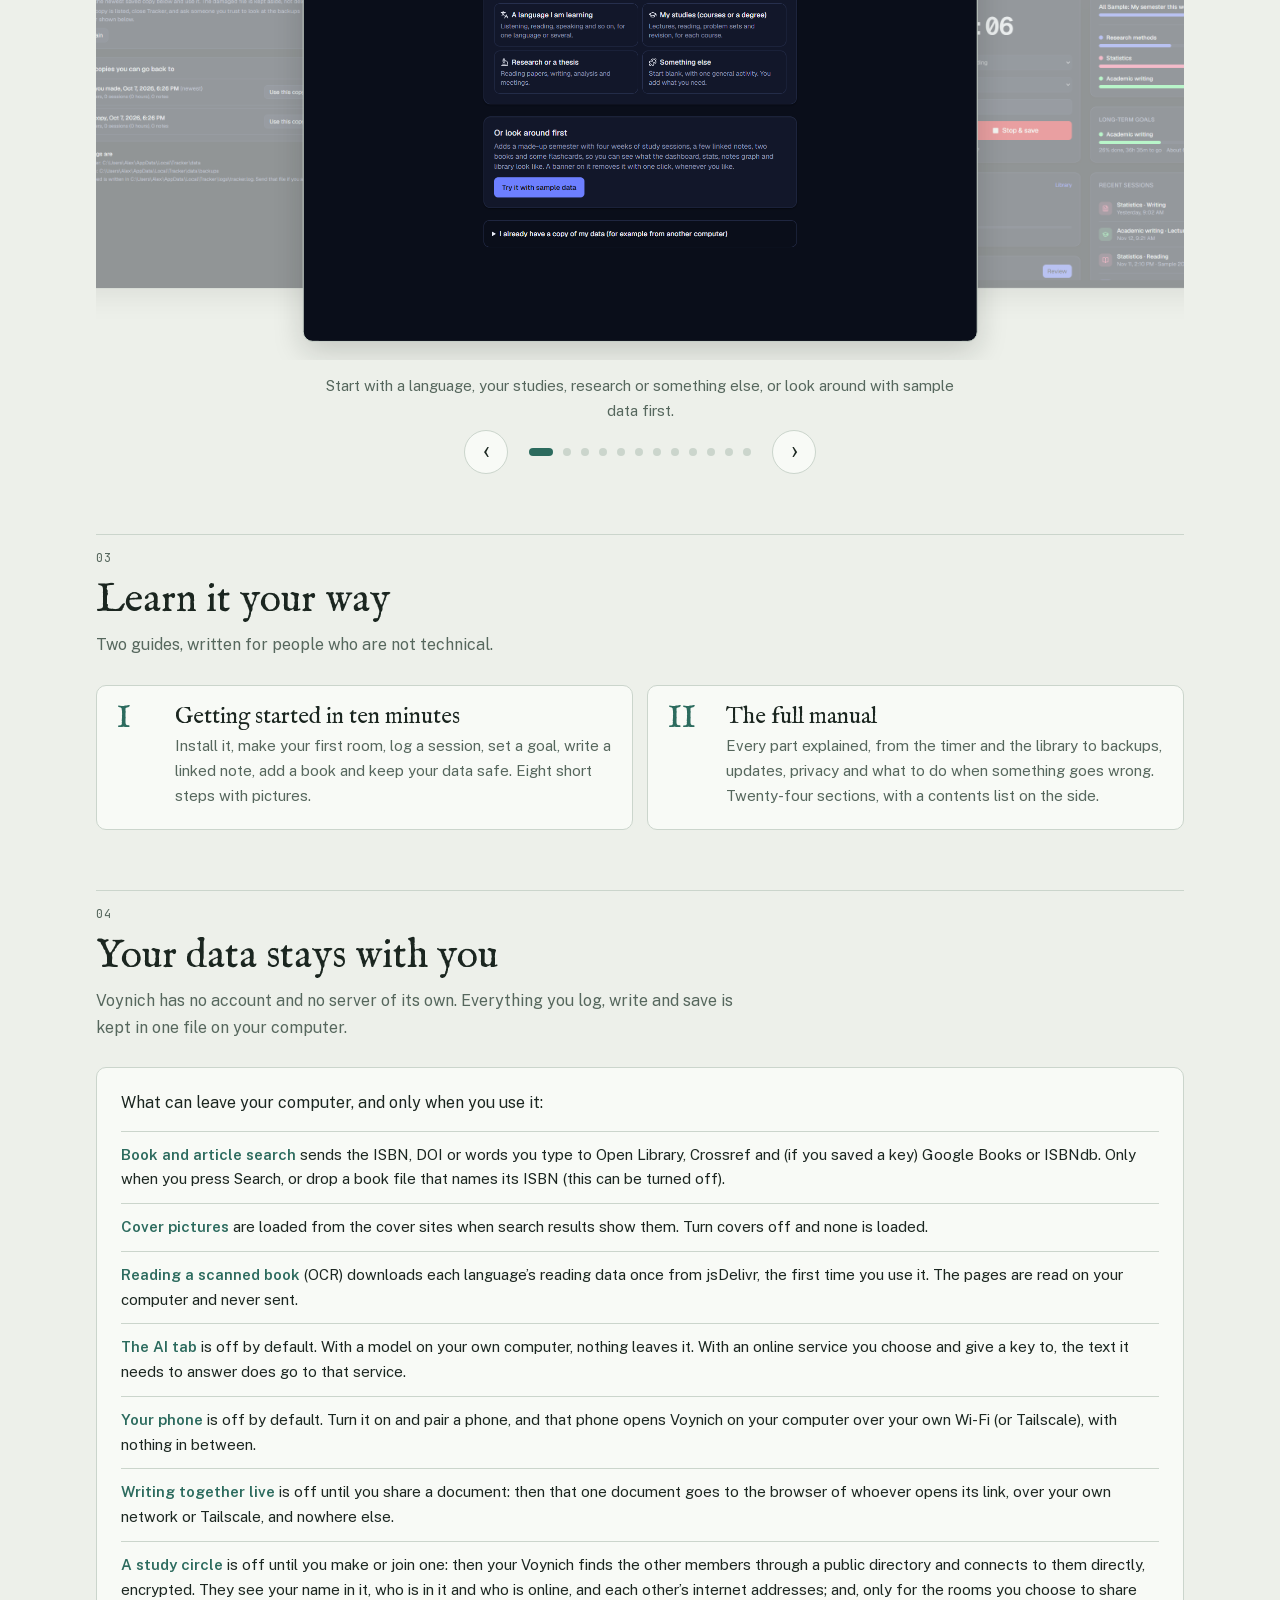
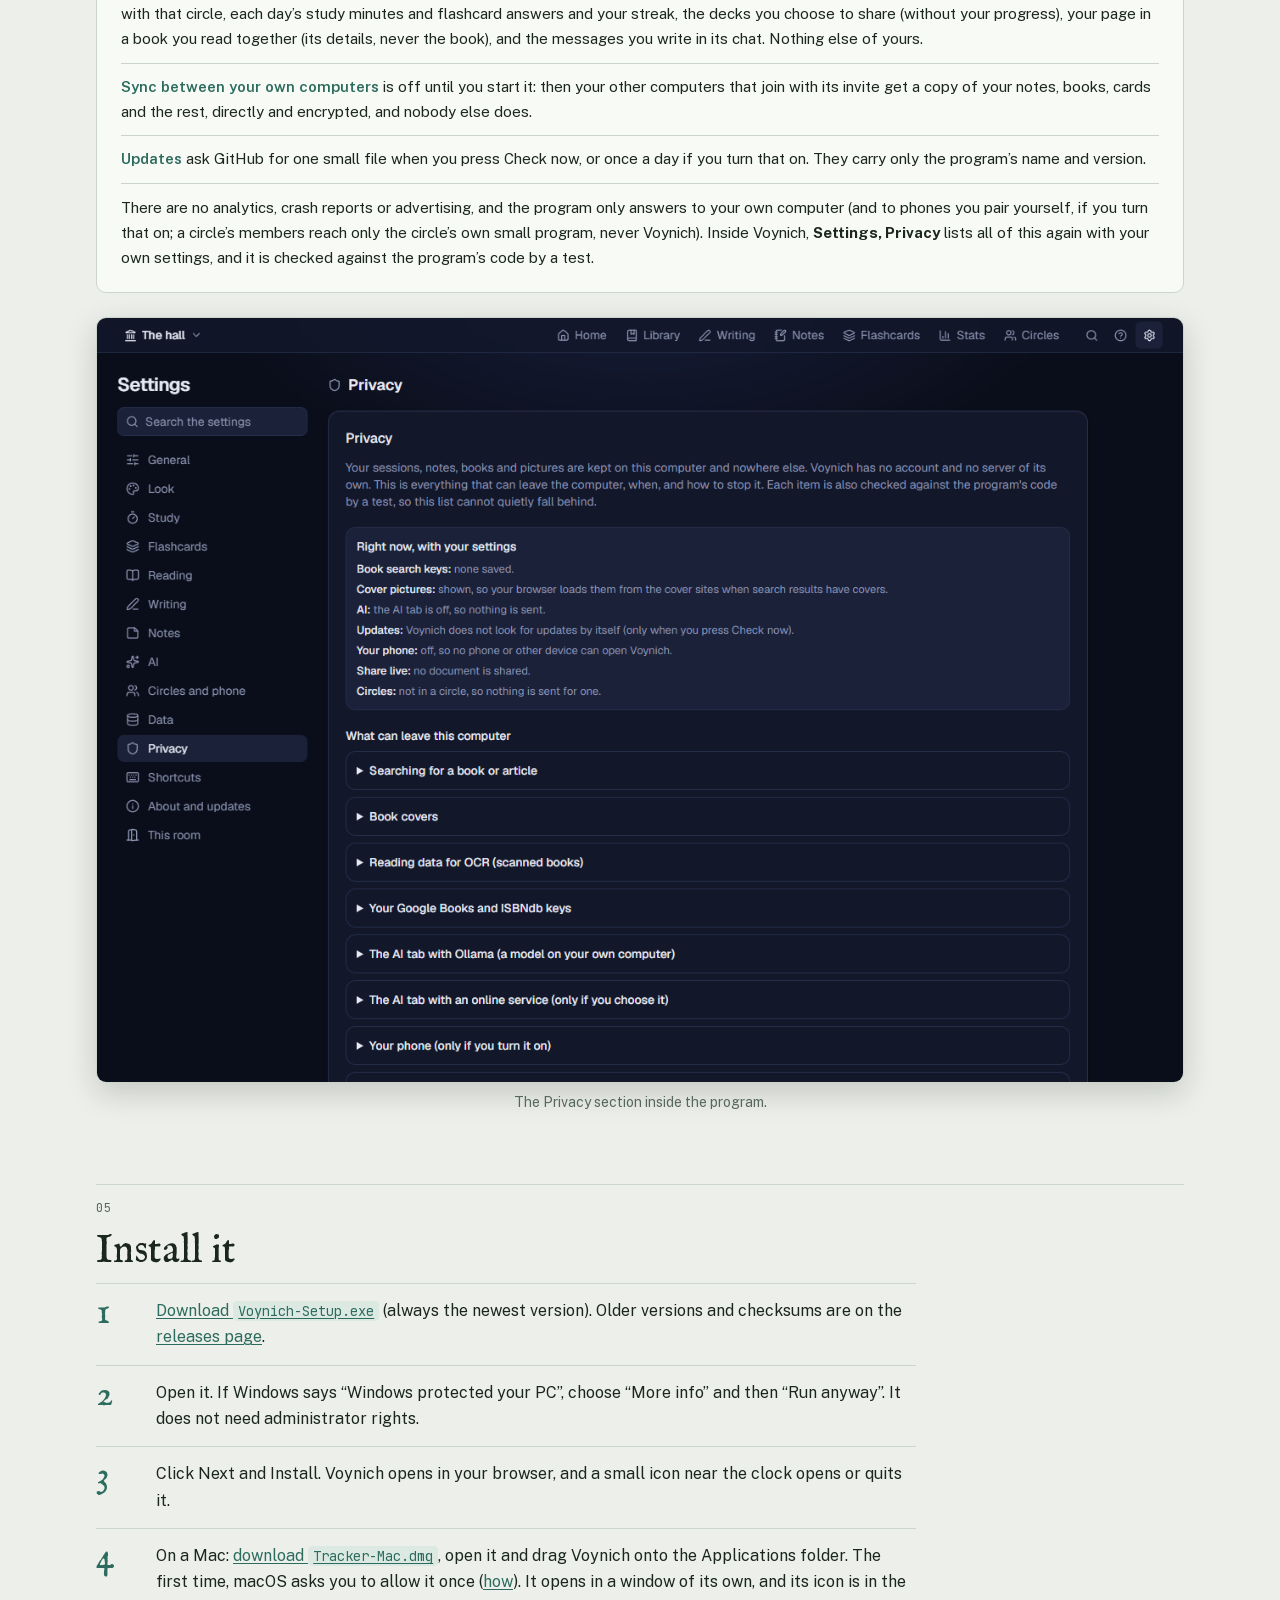
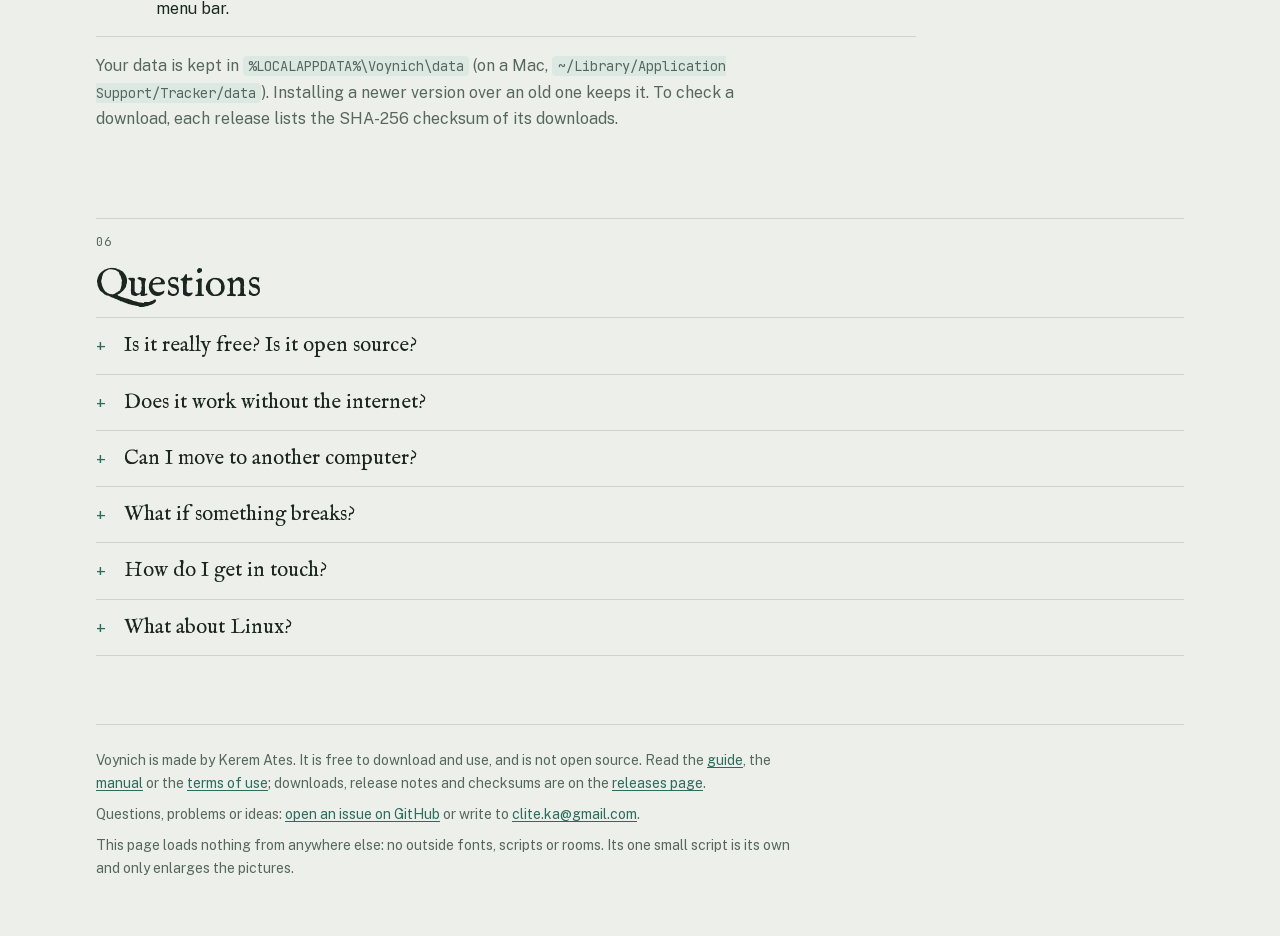
==== commit 9e1a7412: "Update the site" ====
--- a/docs/index.html
+++ b/docs/index.html
@@ -160,7 +160,7 @@
       <h2 id="look-title">A closer look</h2>
       <p class="section-lead">Click any picture to see it larger. All of them show made-up sample data, and the <a href="manual.html">full manual</a> has more.</p>
       <div class="gallery single">
-        <figure class="shot wide"><a class="zoom" href="img/themes.png"><img loading="lazy" src="img/themes.png" width="1472" height="392" alt="The same dashboard with a running timer in eleven themes side by side: midnight, light, forest, rose, black, Folio, Folio Night, Aero Sky, Aero Aurora, CCRU and TempleOS."></a><figcaption>Eleven themes, and you can make your own: colours, font, text size and how round the corners are.</figcaption></figure>
+        <figure class="shot wide"><a class="zoom" href="img/themes.png"><img loading="lazy" src="img/themes.png" width="1472" height="392" alt="The same dashboard with a running timer in thirteen themes side by side: Voynich, Voynich Light, midnight, light, forest, rose, black, Folio, Folio Night, Aero Sky, Aero Aurora, CCRU and TempleOS."></a><figcaption>Thirteen themes, and you can make your own: colours, font, text size and how round the corners are.</figcaption></figure>
       </div>
       <div class="gallery" data-coverflow aria-label="Screenshots of Voynich" style="margin-top:36px">
         <figure class="shot"><a class="zoom" href="img/welcome.png"><img loading="lazy" src="img/welcome.png" width="1280" height="940" alt="The Voynich welcome page: four starting points (a language, my studies, research or a thesis, something else) and a button to try it with sample data."></a><figcaption>Start with a language, your studies, research or something else, or look around with sample data first.</figcaption></figure>
